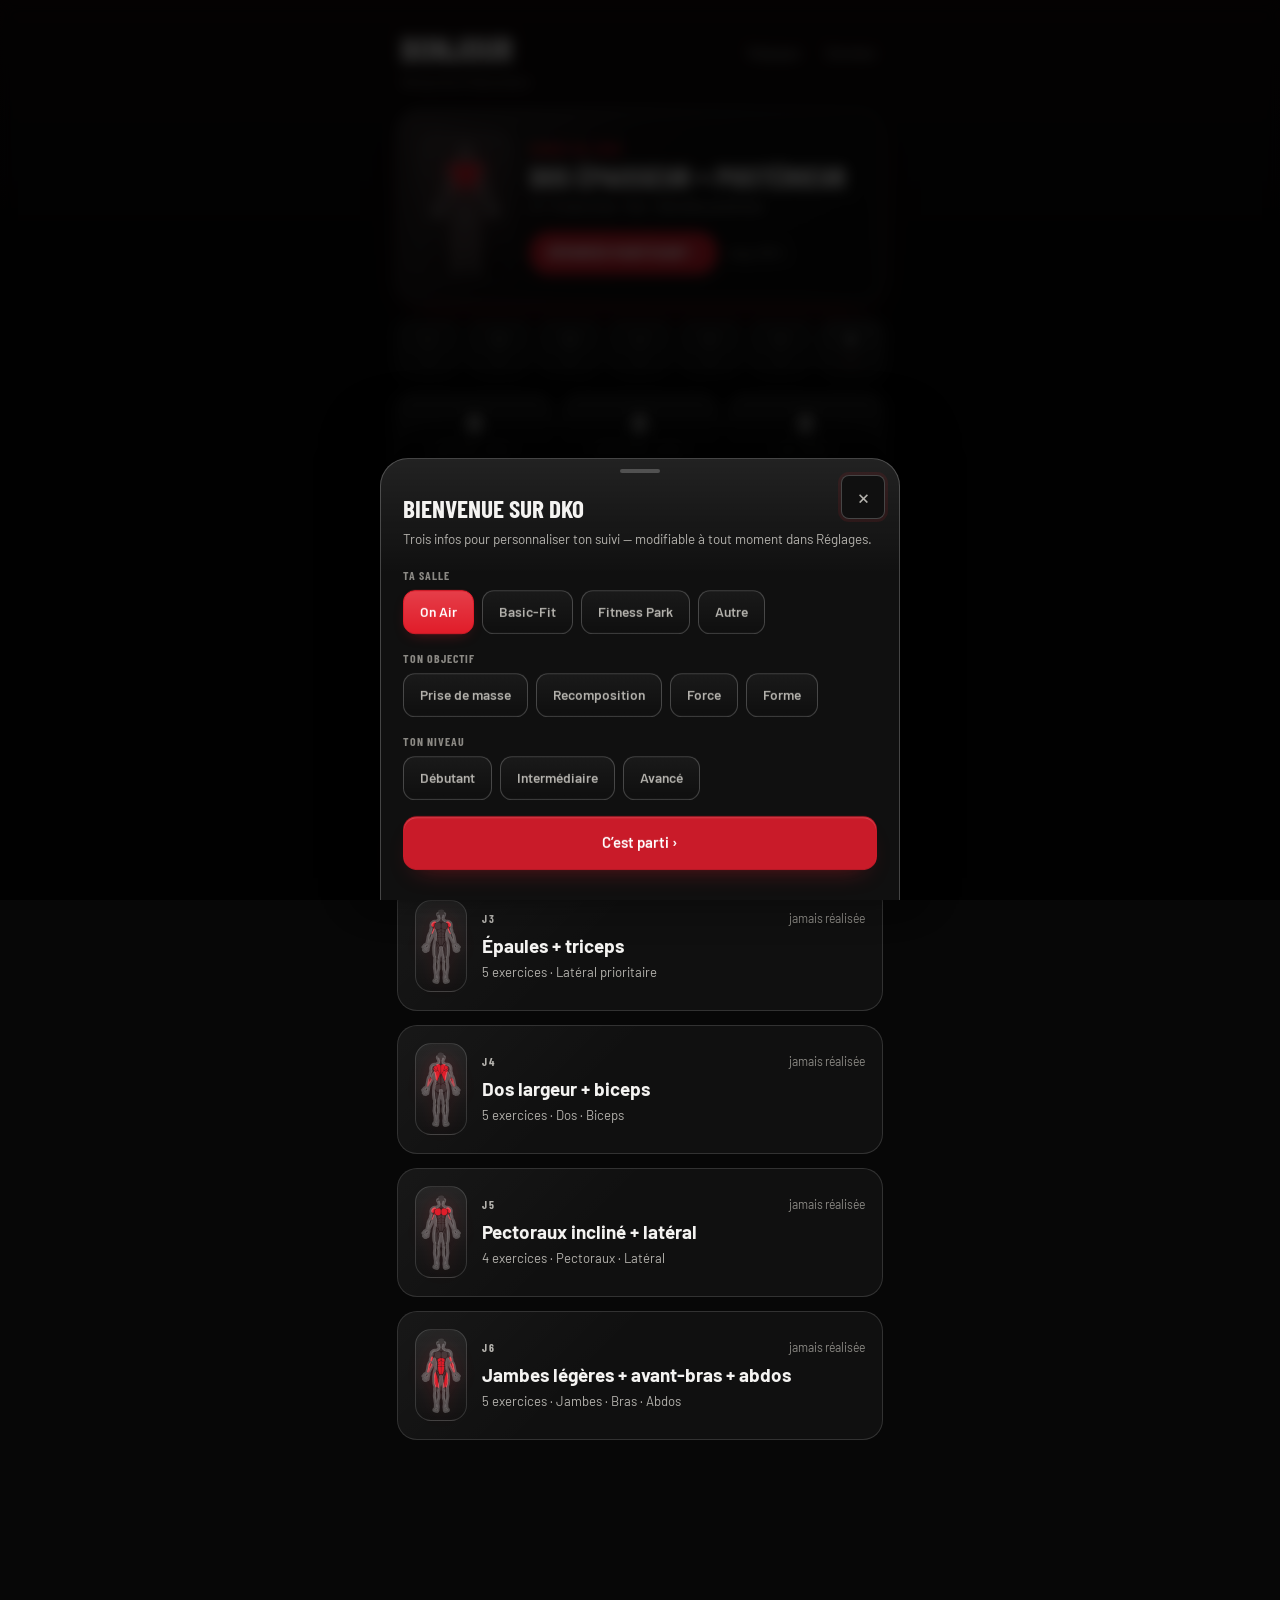
==== MuscuApp/index.html @ abd582a8 "Dko v4.22.0 - reliable backups, history and mobile workflows Validate imports before applying them, " ====
<!doctype html>
<html lang="fr">
<head>
<meta charset="utf-8">
<meta name="viewport" content="width=device-width,initial-scale=1,viewport-fit=cover">
<meta name="apple-mobile-web-app-capable" content="yes">
<meta name="mobile-web-app-capable" content="yes">
<meta name="apple-mobile-web-app-status-bar-style" content="black-translucent">
<meta name="apple-mobile-web-app-title" content="Dko">
<meta name="theme-color" content="#070707">
<meta name="description" content="Dko — suivi d'entraînement musculation : séances, progression, records.">
<title>Dko</title>
<link rel="manifest" href="./manifest.webmanifest">
<link rel="apple-touch-icon" href="./icons/icon-180.png">
<link rel="icon" type="image/png" sizes="32x32" href="./icons/icon-32.png">
<link rel="icon" type="image/png" sizes="192x192" href="./icons/icon-192.png">
<link rel="preconnect" href="https://fonts.googleapis.com">
<link rel="preconnect" href="https://fonts.gstatic.com" crossorigin>
<link rel="stylesheet" href="https://fonts.googleapis.com/css2?family=Barlow+Condensed:wght@500;600;700&family=Barlow:wght@400;500;600;700&display=swap">
<link rel="stylesheet" href="./app.css">
<link rel="stylesheet" href="./app.overrides.css">
</head>
<body>

<div id="splash">
  <div class="splogo"><img src="./icons/icon-512.png" alt="" decoding="async"></div>
  <div class="spname">DKO</div>
  <div class="sptag">TRAINING</div>
</div>

<div id="app"></div>

<div id="timerbar">
  <div id="tleft" class="num">3:00</div>
  <div id="tlabel">Repos</div>
  <button class="tact" id="tplus">+30s</button>
  <button class="tact" id="tskip">Passer</button>
</div>

<nav id="tabbar">
  <button class="tabbtn on" data-v="home">
    <svg viewBox="0 0 24 24"><path d="M4 9v6M8 6v12M16 6v12M20 9v6M8 12h8"/></svg>
    <span>Entraîner</span>
  </button>
  <button class="tabbtn" data-v="programs">
    <svg viewBox="0 0 24 24"><rect x="3" y="4" width="18" height="16" rx="2"/><path d="M3 9h18M8 4v16"/></svg>
    <span>Programmes</span>
  </button>
  <button class="tabbtn" data-v="suivi">
    <svg viewBox="0 0 24 24"><path d="M4 19V11M10 19V5M16 19v-9M22 19H2"/></svg>
    <span>Suivi</span>
  </button>
</nav>

<div id="overlay"></div>
<div id="sheet" role="dialog" aria-modal="true" aria-hidden="true" inert></div>
<div id="toast" role="status" aria-live="polite"></div>

<script src="./data-integrity.js" defer></script>
<script src="./bodymap.js" defer></script>
<script src="./app.js" defer></script>
</body>
</html>
---- MuscuApp/app.css ----
/* =====================================================
   DAKO — Design System (dark premium · noir/rouge · gym)
   Style: OLED Dark Mode · Typo: Barlow Condensed / Barlow
   Tous les sélecteurs sont consommés par app.js.
   ===================================================== */
:root{
  /* surfaces — noir dominant OLED, surfaces légèrement étagées */
  --bg:#070707; --card:#141414; --card2:#0e0e0e; --input:#1c1c1c;
  --elev:#1d1d1d;
  --line:rgba(255,255,255,.09); --line2:rgba(255,255,255,.17);
  /* texte — contraste relevé pour la lisibilité */
  --txt:#f4f3f1; --dim:#b4b2ad; --faint:#8b8984;
  /* accent rouge Dako */
  --ac:#e11d2a; --ac-hi:#ff2f3c; --ac-deep:#b3141f;
  --on-ac:#ffffff;
  --ac-glow:rgba(225,29,42,.45);
  --ac-soft:rgba(225,29,42,.14);
  --ok:#32d583; --ok-glow:rgba(50,213,131,.35);
  --danger:#ff5a4d;
  /* polish premium */
  --ac-veil:rgba(225,29,42,.07);
  --glass:rgba(255,255,255,.045);
  --glass2:rgba(255,255,255,.075);
  --ink:#050505;
  --photo-bg:#f4f2ee; --photo-bg2:#ffffff;
  --shadow-card:0 18px 40px rgba(0,0,0,.34);
  --shadow-soft:0 10px 28px rgba(0,0,0,.26);
  --shadow-ac:0 14px 34px -18px var(--ac-glow);
  --radius-xl:22px; --radius-lg:18px; --radius-md:14px; --radius-sm:10px;
  --focus:0 0 0 3px var(--ac-soft);
  /* typo */
  --font-head:"Barlow Condensed","Oswald",-apple-system,system-ui,sans-serif;
  --font-body:"Barlow",-apple-system,"SF Pro Text",Inter,system-ui,sans-serif;
}
/* ===== Thème Rosé (sombre · rose) ===== */
:root[data-theme="rose"]{
  --bg:#0a0708; --card:#171014; --card2:#120c10; --input:#1f161c; --elev:#231921;
  --line:rgba(255,200,225,.10); --line2:rgba(255,200,225,.18);
  --txt:#f7eef3; --dim:#cdb4c1; --faint:#9c8791;
  --ac:#ec4899; --ac-hi:#f472b6; --ac-deep:#be185d; --on-ac:#ffffff;
  --ac-glow:rgba(236,72,153,.45); --ac-soft:rgba(236,72,153,.16); --danger:#fb7185;
  --ok:#5eead4; --ok-glow:rgba(94,234,212,.32);
  --ac-veil:rgba(236,72,153,.08);
  --glass:rgba(255,220,236,.052);
  --glass2:rgba(255,220,236,.086);
  --ink:#080506;
  --photo-bg:#fff3f8; --photo-bg2:#ffffff;
}
:root[data-theme="rose"] body{background:radial-gradient(120% 70% at 50% -10%, rgba(236,72,153,.13), transparent 60%), var(--bg);}
*{margin:0;padding:0;box-sizing:border-box;-webkit-tap-highlight-color:transparent}
html{font-size:16px}
body{
  background:
    radial-gradient(120% 70% at 50% -10%, rgba(225,29,42,.10), transparent 60%),
    var(--bg);
  background-attachment:fixed;
  color:var(--txt);
  font-family:var(--font-body);
  -webkit-font-smoothing:antialiased;
  letter-spacing:.002em;
  padding:env(safe-area-inset-top) env(safe-area-inset-right) 0 env(safe-area-inset-left);
  min-height:100vh;
  overscroll-behavior-y:none;
}
button{font:inherit;color:inherit;background:none;border:none;cursor:pointer;-webkit-user-select:none;user-select:none}
input,textarea,select{font:inherit;color:inherit}
#app{padding:0 17px calc(152px + env(safe-area-inset-bottom))}
.num{font-variant-numeric:tabular-nums;font-family:var(--font-head)}

/* ---------- header ---------- */
.top{display:flex;align-items:baseline;justify-content:space-between;padding:30px 4px 6px}
.top h1{
  font-family:var(--font-head);
  font-size:2.05rem;font-weight:700;letter-spacing:.01em;text-transform:uppercase;
  line-height:1.04;
}
.top h1::after{content:"";display:inline-block;width:.34em;height:.34em;margin-left:.12em;border-radius:2px;background:var(--ac);box-shadow:0 0 12px var(--ac-glow);vertical-align:.04em}
.top .hbtns,.dash-top .hbtns{display:flex;gap:18px}
.top .hbtn,.dash-top .hbtn{font-size:.84rem;color:var(--dim);padding:6px 0;transition:color .18s}
.top .hbtn:active,.dash-top .hbtn:active{color:var(--ac)}
.subdate{font-size:.82rem;color:var(--faint);padding:4px 4px 8px;text-transform:capitalize}
.weekline{font-size:.8rem;color:var(--dim);padding:0 4px 18px}

/* ---------- home : cartes séances ---------- */
.scard{
  display:block;width:100%;text-align:left;
  background:var(--card);border:1px solid var(--line);border-radius:20px;
  padding:18px 18px 19px;margin-bottom:12px;
  transition:background .18s,border-color .18s,transform .12s;
}
.scard:active{background:var(--elev);transform:scale(.992)}
.scard .srow{display:flex;align-items:baseline;justify-content:space-between;gap:10px}
.scard .stag{font-family:var(--font-head);font-size:.94rem;font-weight:700;color:var(--ac);letter-spacing:.06em;text-transform:uppercase}
.scard .slast{font-size:.76rem;color:var(--faint)}
.scard .sname{font-size:1.12rem;font-weight:600;letter-spacing:0;line-height:1.25;padding:7px 0 4px}
.scard .smeta{font-size:.82rem;color:var(--dim);line-height:1.4}
.resume{
  display:flex;align-items:center;justify-content:space-between;width:100%;text-align:left;
  background:linear-gradient(135deg,var(--ac-hi),var(--ac-deep));
  color:var(--on-ac);border-radius:20px;
  padding:18px 20px;margin-bottom:16px;font-weight:700;font-size:1rem;
  box-shadow:0 10px 30px -10px var(--ac-glow);
  transition:transform .12s,box-shadow .18s;
}
.resume:active{transform:scale(.99)}
.resume small{font-weight:500;font-size:.78rem;opacity:.9;display:block;margin-top:3px}
.resume .num{font-size:1.25rem;font-family:var(--font-head)}

/* ---------- séance ---------- */
.back{font-size:.88rem;color:var(--dim);padding:22px 4px 12px;display:inline-block;transition:color .18s}
.back:active{color:var(--ac)}
.shead{padding:4px 4px 8px;display:flex;align-items:flex-start;justify-content:space-between;gap:12px}
.shead .stag{font-family:var(--font-head);font-size:.94rem;font-weight:700;color:var(--ac);letter-spacing:.06em;text-transform:uppercase}
.shead h2{font-family:var(--font-head);font-size:1.85rem;font-weight:700;letter-spacing:0;text-transform:uppercase;padding:4px 0 6px;line-height:1.08}
.shead .smeta{font-size:.82rem;color:var(--faint);line-height:1.5}
.editbtn{font-size:.82rem;color:var(--dim);padding:8px 0;white-space:nowrap;transition:color .18s}
.editbtn:active{color:var(--ac)}
.bigbtn{
  display:block;width:100%;
  background:linear-gradient(135deg,var(--ac-hi),var(--ac-deep));color:var(--on-ac);
  border-radius:16px;padding:18px;margin:18px 0 20px;
  font-family:var(--font-head);font-size:1.12rem;font-weight:700;letter-spacing:.04em;text-transform:uppercase;
  text-align:center;transition:opacity .18s,transform .12s;
  box-shadow:0 12px 32px -12px var(--ac-glow);
}
.bigbtn:active{opacity:.85;transform:scale(.99)}
.bigbtn.ghost{background:none;border:1px solid var(--line2);color:var(--txt);box-shadow:none}
.livebar{display:flex;align-items:center;justify-content:space-between;padding:16px 2px 12px}
.livebar .lt{font-size:.74rem;color:var(--faint);letter-spacing:.06em;text-transform:uppercase}
.livebar .lt.paused{color:var(--ac)}
.livebar .num{font-size:1.8rem;font-weight:700;letter-spacing:0}
.livebar .lbtns{display:flex;gap:8px}
.pausebtn{
  font-size:.86rem;font-weight:600;color:var(--txt);
  border:1px solid var(--line2);border-radius:999px;padding:10px 17px;transition:opacity .18s;
}
.pausebtn:active{opacity:.6}
.finish{
  font-family:var(--font-head);font-size:.96rem;font-weight:700;letter-spacing:.04em;text-transform:uppercase;
  color:var(--on-ac);background:linear-gradient(135deg,var(--ac-hi),var(--ac-deep));
  border-radius:999px;padding:11px 21px;transition:opacity .18s;
  box-shadow:0 6px 18px -8px var(--ac-glow);
}
.finish:active{opacity:.85}
.pmeta{display:flex;justify-content:space-between;font-size:.72rem;color:var(--faint);padding:0 2px 7px}
.pbar{height:5px;background:rgba(255,255,255,.09);border-radius:3px;margin:0 2px 20px;overflow:hidden}
.pbar i{display:block;height:100%;background:linear-gradient(90deg,var(--ac-deep),var(--ac-hi));box-shadow:0 0 10px var(--ac-glow);width:0;transition:width .25s ease}

/* ---------- carte exercice ---------- */
.card{
  background:var(--card);border:1px solid var(--line);border-radius:18px;
  padding:18px;margin-bottom:14px;transition:border-color .18s,background .18s;
}
.card.complete{border-color:var(--ac-soft);background:linear-gradient(var(--card),var(--card)) padding-box,linear-gradient(135deg,rgba(225,29,42,.25),transparent) border-box;border:1px solid transparent}
.chead{display:flex;align-items:flex-start;gap:10px}
.cnum{flex:0 0 auto;width:24px;height:24px;border-radius:8px;background:var(--ac-soft);color:var(--ac);font-family:var(--font-head);font-size:.9rem;font-weight:700;display:flex;align-items:center;justify-content:center;margin-top:1px}
.cname{font-size:1.04rem;font-weight:600;letter-spacing:0;line-height:1.38;flex:1}
.badge{
  flex:0 0 auto;font-family:var(--font-head);font-size:.68rem;font-weight:700;letter-spacing:.08em;text-transform:uppercase;
  border:1px solid var(--line2);border-radius:7px;padding:3px 8px;color:var(--dim);
  margin-top:2px;white-space:nowrap;
}
.cdone{
  flex:0 0 auto;display:none;font-family:var(--font-head);font-size:.68rem;font-weight:700;letter-spacing:.08em;text-transform:uppercase;
  background:var(--ac);color:var(--on-ac);border-radius:7px;padding:3px 8px;margin-top:2px;white-space:nowrap;
}
.card.complete .cdone{display:inline-block}
.cmeta{display:flex;align-items:baseline;gap:14px;padding:12px 0 2px;margin-left:34px}
.refval{font-family:var(--font-head);font-size:1.85rem;font-weight:700;letter-spacing:0;color:var(--ac)}
.refval.txt{font-size:1.08rem;font-weight:600;color:var(--dim)}
.refunit{font-size:.76rem;color:var(--dim);margin-left:5px}
.target{font-size:.82rem;color:var(--dim)}
.wcoach{
  display:grid;grid-template-columns:minmax(0,1fr) auto;align-items:center;gap:10px;
  margin:12px 0 12px 34px;padding:12px;border:.5px solid var(--line);
  border-radius:15px;background:linear-gradient(180deg,var(--glass),transparent 72%),var(--card2);
}
.wcoach.hot{border-color:var(--ac-soft);box-shadow:0 12px 24px -20px var(--ac-glow)}
.wcoach-k{font-family:var(--font-head);font-size:.68rem;font-weight:700;letter-spacing:.1em;text-transform:uppercase;color:var(--ac);margin-bottom:4px}
.wcoach-v{font-size:.88rem;font-weight:700;color:var(--txt);line-height:1.25}
.wcoach-s{font-size:.76rem;color:var(--dim);line-height:1.35;margin-top:4px}
.wcoach-r{display:flex;flex-direction:column;align-items:flex-end;gap:2px;color:var(--dim);min-width:42px}
.wcoach-r>span{font-family:var(--font-head);font-size:1rem;font-weight:700;color:var(--txt);line-height:1}
.wcoach-r small{font-size:.62rem;text-transform:uppercase;letter-spacing:.06em;color:var(--faint)}
.wcoach-r b{font-family:var(--font-head);font-size:.82rem;color:var(--ac);font-weight:700;white-space:nowrap}
details{margin-left:34px}
summary{
  list-style:none;font-size:.78rem;color:var(--faint);
  padding:8px 0;transition:color .18s;display:flex;align-items:center;gap:6px;
}
summary::-webkit-details-marker{display:none}
summary::before{content:"";width:5px;height:5px;border-right:1px solid var(--faint);border-bottom:1px solid var(--faint);transform:rotate(-45deg);transition:transform .18s;flex:0 0 auto}
details[open] summary::before{transform:rotate(45deg)}
.notes{font-size:.86rem;color:var(--dim);line-height:1.6;padding:2px 0 8px;white-space:pre-line}
.workout-note{display:flex;flex-direction:column;gap:8px;margin:14px 0;color:var(--dim);font-size:.86rem;letter-spacing:0}
.workout-note textarea{display:block;width:100%;min-height:82px;resize:vertical;padding:12px;background:var(--input);color:var(--txt);border:1px solid var(--line2);border-radius:8px;font-size:1rem;line-height:1.5;letter-spacing:0}
.workout-note textarea::placeholder{color:var(--faint);opacity:1}
.workout-note textarea:focus{outline:2px solid var(--ac);outline-offset:2px}
.workout-note-read{margin:8px 0 14px;padding-left:10px;border-left:2px solid var(--ac);font-size:.86rem;line-height:1.5;letter-spacing:0;overflow-wrap:anywhere}
.workout-note-read span{color:var(--dim);font-size:.78rem}
.workout-note-read p{color:var(--txt);white-space:pre-wrap;margin:3px 0 0}
.vlink{
  display:flex;align-items:center;gap:7px;font-size:.78rem;color:var(--faint);
  padding:7px 0;margin-left:34px;text-decoration:none;transition:color .18s;
}
.vlink:active{color:var(--ac)}
.vlink::before{
  content:"";width:0;height:0;flex:0 0 auto;
  border-left:6px solid var(--ac);border-top:4px solid transparent;border-bottom:4px solid transparent;
}

/* ---------- tableau de séries ---------- */
.stable{margin:12px 0 2px}
.sthead{display:flex;align-items:center;gap:7px;font-family:var(--font-head);font-size:.7rem;font-weight:700;letter-spacing:.1em;color:var(--faint);text-transform:uppercase;padding:0 0 9px}
.sthead span:nth-child(1){flex:0 0 22px;text-align:center}
.sthead span:nth-child(2),.sthead span:nth-child(3){flex:1;text-align:center}
.sthead span:nth-child(4){flex:0 0 32px;text-align:center}
.strow{display:flex;align-items:center;gap:7px;padding:4px 0;border-radius:12px;transition:background .18s;position:relative}
.strow.done{background:var(--ac-soft);margin:0 -8px;padding:4px 8px}
.strow .sn{flex:0 0 22px;text-align:center;font-family:var(--font-head);font-size:.9rem;font-weight:600;color:var(--faint)}
.strow.done .sn{color:var(--ac)}
.stp{flex:1;min-width:0;display:flex;align-items:center;gap:5px}
.stpb{flex:0 0 32px;height:42px;border:1px solid var(--line2);border-radius:11px;font-family:var(--font-head);font-size:1.35rem;font-weight:600;line-height:1;color:var(--dim);display:flex;align-items:center;justify-content:center;transition:background .15s,border-color .15s,color .15s}
.stpb:active{background:var(--ac-soft);border-color:var(--ac);color:var(--ac)}
.stp input{flex:1;min-width:0;width:100%;background:var(--input);border:1px solid transparent;border-radius:11px;padding:10px 2px;font-size:1.08rem;font-weight:600;text-align:center;outline:none;transition:border-color .18s,box-shadow .18s;font-variant-numeric:tabular-nums;font-family:var(--font-head)}
.stp input:focus{border-color:var(--ac);box-shadow:0 0 0 3px var(--ac-soft)}
.stp input::placeholder{color:#54534f;font-weight:500}
.strow.done .stp input{background:transparent;border-color:transparent;box-shadow:none}
.chk{flex:0 0 34px;width:34px;height:42px;border-radius:11px;border:1.5px solid var(--line2);display:flex;align-items:center;justify-content:center;transition:background .18s,border-color .18s,box-shadow .18s}
.chk svg{width:16px;height:16px;stroke:var(--on-ac);stroke-width:3;fill:none;opacity:0;transition:opacity .18s}
.strow.done .chk{background:var(--ac);border-color:var(--ac);box-shadow:0 0 12px var(--ac-glow)}
.strow.done .chk svg{opacity:1}
.strow.pr .chk{box-shadow:0 0 16px var(--ac-glow),0 0 0 2px var(--ac)}
.prtag{position:absolute;top:-9px;left:30px;font-family:var(--font-head);font-size:.62rem;font-weight:700;letter-spacing:.08em;background:var(--ac);color:var(--on-ac);padding:2px 7px;border-radius:6px;box-shadow:0 0 10px var(--ac-glow);pointer-events:none;animation:prPop .34s cubic-bezier(.2,.8,.3,1.4)}
@keyframes prPop{0%{transform:scale(.6);opacity:0}100%{transform:scale(1);opacity:1}}
.addset{
  font-size:.84rem;color:var(--dim);font-weight:600;
  padding:11px 0 2px;margin-left:34px;transition:color .18s;
}
.addset:active{color:var(--ac)}

/* ---------- progression ---------- */
.hist{padding:2px 0 6px}
.hrow{display:flex;justify-content:space-between;gap:10px;padding:7px 0;border-bottom:1px solid var(--line);font-size:.82rem}
.hrow:last-child{border-bottom:none}
.hdate{color:var(--faint);white-space:nowrap}
.hsets{color:var(--txt);text-align:right;line-height:1.5}
.hempty{font-size:.82rem;color:var(--faint);padding:2px 0 6px;line-height:1.5}
.spark{display:block;width:100%;height:42px;margin:4px 0 10px}
.spark polyline{fill:none;stroke:var(--ac);stroke-width:1.8;filter:drop-shadow(0 0 4px var(--ac-glow))}
.spark circle{fill:var(--ac)}
.sparkcap{font-size:.72rem;color:var(--faint);margin-bottom:4px}
.pwarn{font-size:.8rem;color:var(--faint);line-height:1.55;padding:12px 6px 0}

/* ---------- historique ---------- */
.hcard{
  background:var(--card);border:1px solid var(--line);border-radius:18px;
  padding:18px;margin-bottom:12px;
}
.hcard summary{padding:0;margin:0}
.hcard summary::before{display:none}
.hcard details{margin-left:0}
.htop{display:flex;justify-content:space-between;align-items:baseline;width:100%}
.htag{font-family:var(--font-head);font-size:.88rem;font-weight:700;color:var(--ac);letter-spacing:.05em;text-transform:uppercase}
.hwdate{font-size:.78rem;color:var(--faint);text-transform:capitalize}
.hname{font-size:1.02rem;font-weight:600;padding:6px 0 10px;color:var(--txt);line-height:1.35}
.hstats{display:flex;gap:22px}
.hstat .v{font-family:var(--font-head);font-size:1.3rem;font-weight:700;letter-spacing:0;color:var(--txt)}
.hstat .l{font-size:.68rem;color:var(--faint);letter-spacing:.06em;text-transform:uppercase;margin-top:2px}
.hdetail{padding-top:14px;margin-top:14px;border-top:1px solid var(--line)}
.hxrow{display:flex;justify-content:space-between;gap:12px;padding:5px 0;font-size:.82rem}
.hxname{color:var(--dim);overflow:hidden;white-space:nowrap;text-overflow:ellipsis}
.hxsets{color:var(--txt);white-space:nowrap}
.hmus{display:flex;flex-wrap:wrap;gap:6px;margin:0 0 10px}
.hmchip{font-family:var(--font-head);font-size:.68rem;font-weight:700;letter-spacing:.04em;text-transform:uppercase;color:var(--ac);background:var(--ac-soft);border:1px solid rgba(225,29,42,.22);border-radius:7px;padding:3px 8px}
.empty{color:var(--faint);font-size:.88rem;text-align:center;padding:60px 20px;line-height:1.65}

/* ---------- stats ---------- */
.statgrid{display:flex;gap:12px;margin-bottom:16px}
.statbox{flex:1;background:var(--card);border:1px solid var(--line);border-radius:18px;padding:18px 12px;text-align:center}
.statbox .v{font-family:var(--font-head);font-size:1.65rem;font-weight:700;letter-spacing:0;color:var(--txt)}
.statbox .l{font-size:.7rem;color:var(--faint);text-transform:uppercase;letter-spacing:.05em;margin-top:5px}
.chartcard{background:var(--card);border:1px solid var(--line);border-radius:18px;padding:18px;margin-bottom:16px}
.charttitle{font-family:var(--font-head);font-size:.8rem;font-weight:700;letter-spacing:.1em;color:var(--dim);text-transform:uppercase;margin-bottom:13px}
.wchart{display:block;width:100%;height:110px}
.wchart rect{fill:rgba(225,29,42,.35)}
.wchart rect.cur{fill:var(--ac)}
.wchart text{fill:var(--faint);font-size:8px;font-family:var(--font-body)}
.reccard{background:var(--card);border:1px solid var(--line);border-radius:18px;padding:18px;margin-bottom:16px}
.recrow{display:flex;justify-content:space-between;gap:12px;padding:10px 0;border-bottom:1px solid var(--line);font-size:.84rem}
.recrow:last-child{border-bottom:none}
.recrow .rn{color:var(--dim);overflow:hidden;white-space:nowrap;text-overflow:ellipsis}
.recrow .rv{font-family:var(--font-head);font-weight:700;white-space:nowrap;color:var(--txt)}

/* ---------- stats v2 : sélecteur, volume/muscle, courbe exercice ---------- */
.seg{display:flex;gap:6px;background:var(--card2);border:1px solid var(--line);border-radius:13px;padding:4px;margin:6px 0 16px}
.segb{flex:1;font-family:var(--font-head);font-size:.86rem;font-weight:700;letter-spacing:.06em;text-transform:uppercase;color:var(--dim);border-radius:10px;padding:10px 0;transition:color .18s,background .18s}
.segb.on{color:var(--on-ac);background:var(--ac);box-shadow:0 6px 16px -8px var(--ac-glow)}
.suivihero{background:linear-gradient(180deg,var(--glass),transparent 68%),var(--card);border:1px solid var(--line);border-radius:18px;padding:18px;margin:4px 0 14px;box-shadow:var(--shadow-soft)}
.suivi-k,.pulsek{font-family:var(--font-head);font-size:.72rem;font-weight:700;letter-spacing:.1em;text-transform:uppercase;color:var(--ac)}
.suivi-title{font-family:var(--font-head);font-size:1.45rem;font-weight:700;line-height:1.02;color:var(--txt);text-transform:uppercase;margin-top:5px}
.suivi-sub{font-size:.84rem;color:var(--dim);line-height:1.45;margin-top:6px}
.suivigrid{display:grid;grid-template-columns:repeat(3,minmax(0,1fr));gap:8px;margin-top:14px}
.suivigrid div{background:var(--card2);border:.5px solid var(--line);border-radius:13px;padding:11px 8px;text-align:center}
.suivigrid b{display:block;font-family:var(--font-head);font-size:1.28rem;line-height:1;color:var(--txt)}
.suivigrid span{display:block;font-size:.66rem;color:var(--faint);text-transform:uppercase;letter-spacing:.045em;line-height:1.2;margin-top:5px}
.suivi-safe{display:flex;align-items:center;justify-content:space-between;gap:10px;margin-top:12px;padding-top:11px;border-top:1px solid var(--line);font-size:.82rem;color:var(--dim)}
.suivi-safe span{font-weight:700;color:var(--txt)}
.suivi-safe small{color:var(--faint);text-align:right}
.suivi-safe.warn span{color:var(--ac)}
.suiviseg{position:sticky;top:calc(env(safe-area-inset-top) + 4px);z-index:5;-webkit-backdrop-filter:blur(10px);backdrop-filter:blur(10px)}
.coachpulse{background:linear-gradient(180deg,var(--ac-veil),transparent 70%),var(--card);border:1px solid var(--line);border-radius:18px;padding:17px;margin-bottom:16px}
.pulsehead{display:flex;align-items:center;justify-content:space-between;gap:10px;margin-bottom:12px}
.pulsehead span{font-family:var(--font-head);font-size:.82rem;font-weight:700;letter-spacing:.1em;text-transform:uppercase;color:var(--txt)}
.pulsehead b{font-family:var(--font-head);font-size:.72rem;letter-spacing:.08em;text-transform:uppercase;color:var(--ac)}
.pulsegrid{display:grid;grid-template-columns:repeat(2,minmax(0,1fr));gap:9px}
.pulsecard{min-height:112px;background:var(--card2);border:.5px solid var(--line);border-radius:14px;padding:12px}
.pulsev{font-size:.9rem;font-weight:700;line-height:1.35;color:var(--txt);margin-top:7px}
.pulsev.num{font-family:var(--font-head);font-size:1.75rem;line-height:1;color:var(--txt)}
.pulses{font-size:.74rem;line-height:1.35;color:var(--faint);margin-top:7px}
.datahealth{display:flex;flex-direction:column;gap:8px;margin:0 0 12px}
.healthrow{display:flex;align-items:center;justify-content:space-between;gap:12px;background:var(--card2);border:.5px solid var(--line);border-radius:13px;padding:12px}
.healthrow span{min-width:0}
.healthrow b{display:block;font-size:.9rem;color:var(--txt);line-height:1.25}
.healthrow small{display:block;font-size:.76rem;color:var(--dim);line-height:1.35;margin-top:3px}
.healthrow i{flex:0 0 10px;width:10px;height:10px;border-radius:999px;background:var(--ac);box-shadow:0 0 12px var(--ac-glow)}
.healthrow.ok i{background:var(--ok);box-shadow:0 0 12px var(--ok-glow)}
.healthrow.warn b{color:var(--ac)}
.dataactions{margin:0 0 18px}
.vrow{display:flex;align-items:center;gap:10px;margin-bottom:11px}
.vlabel{flex:0 0 88px;font-size:.82rem;color:var(--dim);white-space:nowrap;overflow:hidden;text-overflow:ellipsis}
.vtrack{flex:1;height:10px;background:rgba(255,255,255,.08);border-radius:6px;overflow:hidden}
.vtrack i{display:block;height:100%;border-radius:6px;background:rgba(225,29,42,.32);transition:width .35s ease}
.vtrack i.on{background:linear-gradient(90deg,var(--ac-deep),var(--ac-hi))}
.vval{flex:0 0 32px;text-align:right;font-family:var(--font-head);font-size:.9rem;font-weight:700;color:var(--txt)}
.vval.off{color:var(--dim)}
.exprow{display:flex;align-items:center;justify-content:space-between;gap:10px;margin-bottom:12px}
.exchip{display:inline-flex;align-items:center;gap:7px;background:var(--input);border:1px solid var(--line2);border-radius:999px;padding:9px 14px;font-size:.86rem;font-weight:600;color:var(--txt);max-width:64%;transition:border-color .18s}
.exchip:active{border-color:var(--ac)}
.exchip span{overflow:hidden;text-overflow:ellipsis;white-space:nowrap}
.exchip .exchev{width:15px;height:15px;flex:0 0 auto;stroke:var(--dim);stroke-width:2.4;fill:none}
.exrec{font-family:var(--font-head);font-size:.74rem;font-weight:700;letter-spacing:.04em;color:var(--on-ac);background:var(--ac);border-radius:999px;padding:5px 12px;white-space:nowrap;box-shadow:0 0 12px var(--ac-glow)}
.excurve{display:block;width:100%;height:104px;margin-top:2px}
.exfill{fill:var(--ac-soft);stroke:none}
.exline{fill:none;stroke:var(--ac);stroke-width:2.4;stroke-linejoin:round;stroke-linecap:round;filter:drop-shadow(0 0 4px var(--ac-glow))}
.exdot{fill:var(--ac-hi)}
.expicklist{display:flex;flex-direction:column;gap:8px;max-height:50vh;overflow-y:auto}
.expicklist .sbtn{flex:none}

/* ---------- éditeur de programme ---------- */
.efield{margin-bottom:13px}
.efield label{display:block;font-family:var(--font-head);font-size:.74rem;font-weight:700;letter-spacing:.08em;color:var(--faint);text-transform:uppercase;margin-bottom:6px}
.efield input,.efield textarea,.efield select{
  width:100%;background:var(--input);border:1px solid var(--line);border-radius:11px;
  padding:12px 13px;font-size:.96rem;outline:none;transition:border-color .18s,box-shadow .18s;
}
.efield textarea{min-height:76px;resize:vertical;line-height:1.5}
.efield input:focus,.efield textarea:focus,.efield select:focus{border-color:var(--ac);box-shadow:0 0 0 3px var(--ac-soft)}
.ecard{background:var(--card);border:1px solid var(--line);border-radius:18px;padding:18px;margin-bottom:14px}
.ecard .ehead{display:flex;justify-content:space-between;align-items:center;margin-bottom:13px}
.ecard .ehead .en{font-family:var(--font-head);font-size:.82rem;font-weight:700;color:var(--faint);letter-spacing:.05em;text-transform:uppercase}
.ebtns{display:flex;gap:6px}
.ebtn{
  width:36px;height:36px;border:1px solid var(--line2);border-radius:11px;
  display:flex;align-items:center;justify-content:center;font-size:.88rem;color:var(--dim);
  transition:color .18s,border-color .18s;
}
.ebtn:active{color:var(--ac);border-color:var(--ac)}
.egrid{display:grid;grid-template-columns:1fr 1fr;gap:10px}
.egrid3{display:grid;grid-template-columns:1fr 1fr 1fr;gap:10px}

/* ---------- tab bar ---------- */
#tabbar{
  position:fixed;
  left:calc(50% + (env(safe-area-inset-left) - env(safe-area-inset-right))/2);
  right:auto;bottom:0;z-index:40;
  width:min(calc(100vw - 16px - env(safe-area-inset-left) - env(safe-area-inset-right)),520px);
  max-width:calc(100vw - env(safe-area-inset-left) - env(safe-area-inset-right));
  display:grid;grid-template-columns:repeat(3,minmax(0,1fr));gap:4px;
  box-sizing:border-box;overflow:hidden;
  transform:translateX(-50%);
  background:rgba(7,7,7,.88);
  -webkit-backdrop-filter:saturate(140%) blur(18px);backdrop-filter:saturate(140%) blur(18px);
  border:.5px solid var(--line);
  border-bottom:none;border-radius:22px 22px 0 0;
  padding:8px 6px calc(9px + env(safe-area-inset-bottom));
  box-shadow:0 -12px 34px rgba(0,0,0,.48);
}
.tabbtn{
  min-width:0;min-height:56px;text-align:center;padding:7px 4px 3px;
  color:var(--faint);transition:color .18s,background .18s;position:relative;
  display:flex;flex-direction:column;align-items:center;justify-content:center;gap:4px;
  border-radius:16px;overflow:hidden;
}
.tabbtn.on{color:var(--ac);background:linear-gradient(180deg,var(--ac-soft),transparent)}
.tabbtn.on::before{
  content:"";position:absolute;left:28%;right:28%;top:3px;height:2px;
  border-radius:999px;background:var(--ac);box-shadow:0 0 10px var(--ac-glow);
}
.tabbtn.on svg{filter:drop-shadow(0 0 6px var(--ac-glow))}
.tabbtn svg{width:23px;height:23px;stroke:currentColor;stroke-width:1.85;fill:none;display:block;flex:0 0 auto}
.tabbtn span{
  display:block;max-width:100%;overflow:hidden;text-overflow:ellipsis;white-space:nowrap;
  font-family:var(--font-head);font-size:.7rem;font-weight:600;letter-spacing:.045em;text-transform:uppercase;
}

/* ---------- minuteur repos ---------- */
#timerbar{
  position:fixed;left:12px;right:12px;bottom:calc(78px + env(safe-area-inset-bottom));z-index:50;
  background:var(--elev);border:1px solid var(--line2);border-radius:18px;
  padding:13px 16px;display:flex;align-items:center;gap:12px;
  transform:translateY(16px);opacity:0;pointer-events:none;
  transition:transform .2s ease,opacity .2s ease;
  box-shadow:0 14px 36px rgba(0,0,0,.6);
}
#timerbar.on{transform:translateY(0);opacity:1;pointer-events:auto}
#tleft{font-family:var(--font-head);font-size:1.95rem;font-weight:700;letter-spacing:0;min-width:86px}
#timerbar.fin{border-color:var(--ac)}
#timerbar.fin #tleft{color:var(--ac);text-shadow:0 0 14px var(--ac-glow)}
#tlabel{flex:1;font-size:.76rem;color:var(--faint);line-height:1.4;overflow:hidden}
.tact{font-family:var(--font-head);font-size:.82rem;font-weight:700;letter-spacing:.04em;text-transform:uppercase;color:var(--txt);border:1px solid var(--line2);border-radius:999px;padding:9px 15px;transition:opacity .18s,border-color .18s;white-space:nowrap}
.tact:active{opacity:.6;border-color:var(--ac)}

/* ---------- sheet / overlay / toast ---------- */
#overlay{position:fixed;inset:0;background:rgba(0,0,0,.72);z-index:90;opacity:0;pointer-events:none;transition:opacity .2s;-webkit-backdrop-filter:blur(3px);backdrop-filter:blur(3px)}
#overlay.on{opacity:1;pointer-events:auto}
#sheet{
  position:fixed;left:0;right:0;bottom:0;z-index:100;
  background:var(--card);border-top:1px solid var(--line2);border-radius:24px 24px 0 0;
  padding:26px 22px calc(30px + env(safe-area-inset-bottom));
  transform:translateY(100%);transition:transform .22s ease;
  max-height:82vh;overflow-y:auto;
  box-shadow:0 -16px 44px rgba(0,0,0,.55);
}
#sheet.on{transform:translateY(0)}
#sheet::before{content:"";position:absolute;top:10px;left:50%;transform:translateX(-50%);width:40px;height:4px;border-radius:999px;background:var(--line2)}
#sheet h2{font-family:var(--font-head);font-size:1.45rem;font-weight:700;letter-spacing:.01em;text-transform:uppercase;margin-bottom:6px;padding-top:8px}
#sheet .sp{font-size:.84rem;color:var(--dim);line-height:1.6;margin-bottom:16px}
#sheet textarea.io{
  width:100%;height:120px;background:var(--card2);border:1px solid var(--line);
  border-radius:12px;color:var(--txt);padding:12px;font-size:.7rem;
  font-family:ui-monospace,Menlo,monospace;resize:none;outline:none;margin-bottom:14px;
}
.chips{display:flex;gap:8px;margin-bottom:16px}
.chip{
  flex:1;text-align:center;font-size:.86rem;font-weight:600;color:var(--dim);
  border:1px solid var(--line);border-radius:12px;padding:12px 0;
  transition:color .18s,border-color .18s,background .18s;
}
.chip.on{background:var(--ac);color:var(--on-ac);border-color:var(--ac);box-shadow:0 6px 16px -8px var(--ac-glow)}
.sumgrid{display:flex;gap:12px;margin-bottom:18px}
.sumbox{flex:1;background:var(--card2);border:1px solid var(--line);border-radius:16px;padding:16px 12px;text-align:center}
.sumbox .v{font-family:var(--font-head);font-size:1.65rem;font-weight:700;letter-spacing:0;color:var(--txt)}
.sumbox .l{font-size:.7rem;color:var(--faint);text-transform:uppercase;letter-spacing:.05em;margin-top:5px}
.recline{font-size:.86rem;color:var(--txt);padding:7px 0;border-bottom:1px solid var(--line)}
.recline:last-child{border-bottom:none}
.recline b{color:var(--ac);font-weight:700;font-family:var(--font-head)}
.recwrap{margin-bottom:18px}
.rectitle{font-family:var(--font-head);font-size:.76rem;font-weight:700;letter-spacing:.1em;color:var(--faint);text-transform:uppercase;margin-bottom:9px}
.sbtns{display:flex;gap:10px;margin-top:4px}
.sbtn{flex:1;padding:15px;border-radius:14px;font-size:.94rem;font-weight:600;border:1px solid var(--line2);color:var(--txt);transition:opacity .18s,border-color .18s}
.sbtn.pri{background:linear-gradient(135deg,var(--ac-hi),var(--ac-deep));color:var(--on-ac);border-color:transparent;box-shadow:0 8px 22px -10px var(--ac-glow)}
.sbtn.danger{color:var(--danger);border-color:rgba(255,90,77,.4)}
.sbtn:active{opacity:.7}
.about{font-size:.72rem;color:var(--faint);text-align:center;padding-top:18px}
#toast{
  position:fixed;left:50%;top:calc(14px + env(safe-area-inset-top));z-index:120;
  transform:translateX(-50%) translateY(-6px);
  background:var(--elev);border:1px solid var(--line2);border-radius:999px;
  padding:11px 20px;font-size:.86rem;font-weight:600;white-space:nowrap;
  opacity:0;pointer-events:none;transition:opacity .2s,transform .2s;
  box-shadow:0 8px 24px rgba(0,0,0,.5);
}
#toast.on{opacity:1;transform:translateX(-50%) translateY(0)}

/* ---------- recommandation (v1.1) ---------- */
.scard.reco{border-color:var(--ac);box-shadow:0 0 0 1px var(--ac-soft),0 10px 30px -16px var(--ac-glow)}
.recobadge{
  font-family:var(--font-head);font-size:.68rem;font-weight:700;letter-spacing:.06em;text-transform:uppercase;color:var(--on-ac);
  background:var(--ac);border-radius:7px;padding:2px 8px;margin-left:8px;
  vertical-align:1px;box-shadow:0 0 12px var(--ac-glow);
}

/* ---------- carte corporelle (v1.1) ---------- */
.bodymaps{display:flex;gap:18px;justify-content:center;padding:4px 0 12px}
.bmap{width:42%;max-width:150px}
.bmap svg{display:block;width:110px;height:220px;margin:0 auto}
.bmap .skel{fill:rgba(255,255,255,.05)}
.bmap .zone{fill:var(--ac);stroke:rgba(255,255,255,.12);stroke-width:.6}
/* silhouette anatomique (bodymap.js) : corps gris, muscles travaillés en rouge */
.silh{display:block}
.bbody{fill:rgba(255,255,255,.12)}
.bzone{fill:var(--ac)}
.boutline{fill:none;stroke:rgba(255,255,255,.22);stroke-width:3;vector-effect:non-scaling-stroke}
.bcap{text-align:center;font-size:.7rem;color:var(--dim);padding-top:7px}
.maplegend{font-size:.72rem;color:var(--dim);text-align:center;padding:0 0 14px;line-height:1.55}
.musrow{display:flex;align-items:center;gap:10px;padding:7px 0}
.musl{flex:0 0 128px;font-size:.82rem;color:var(--dim);white-space:nowrap;overflow:hidden;text-overflow:ellipsis}
.musbar{flex:1;height:6px;background:rgba(255,255,255,.09);border-radius:3px;overflow:hidden}
.musbar i{display:block;height:100%;background:linear-gradient(90deg,var(--ac-deep),var(--ac-hi));border-radius:3px}
.musv{flex:0 0 46px;text-align:right;font-family:var(--font-head);font-size:.86rem;font-weight:700}

/* ---------- bandeau sauvegarde (accueil) ---------- */
.backupbanner{
  display:flex;align-items:center;gap:12px;width:100%;text-align:left;
  background:linear-gradient(135deg,rgba(225,29,42,.14),rgba(225,29,42,.04));
  border:1px solid rgba(225,29,42,.3);border-radius:14px;
  padding:13px 15px;margin:4px 0 16px;transition:opacity .18s;
}
.backupbanner:active{opacity:.8}
.backupbanner .bb-i{font-family:var(--font-head);font-size:1.3rem;font-weight:700;color:var(--ac);line-height:1}
.backupbanner .bb-t{flex:1;min-width:0}
.backupbanner .bb-t b{display:block;font-size:.92rem;font-weight:700;color:var(--txt)}
.backupbanner .bb-t small{font-size:.76rem;color:var(--dim)}
.backupbanner .bb-x{font-family:var(--font-head);font-size:.8rem;font-weight:700;letter-spacing:.04em;text-transform:uppercase;color:var(--on-ac);background:linear-gradient(135deg,var(--ac-hi),var(--ac-deep));border-radius:999px;padding:9px 15px;white-space:nowrap;box-shadow:0 6px 16px -8px var(--ac-glow)}

/* ---------- bande semaine (accueil) ---------- */
.weekstrip{display:flex;gap:6px;margin:4px 0 16px}
.wk-cell{flex:1;display:flex;flex-direction:column;align-items:center;gap:9px;background:var(--card);border:1px solid var(--line);border-radius:13px;padding:10px 0 12px;transition:border-color .18s}
.wk-cell.today{border-color:var(--line2)}
.wk-cell.fut{opacity:.45}
.wk-d{font-family:var(--font-head);font-size:.74rem;font-weight:700;color:var(--faint)}
.wk-cell.today .wk-d{color:var(--txt)}
.wk-dot{width:8px;height:8px;border-radius:50%;background:rgba(255,255,255,.11)}
.wk-cell.on .wk-dot{background:var(--ac);box-shadow:0 0 10px var(--ac-glow)}
.wk-cell.today .wk-dot{outline:2px solid var(--ac-soft);outline-offset:2px}

/* ---------- pill programme (accueil) ---------- */
.progpill{
  display:flex;align-items:center;gap:10px;width:100%;text-align:left;
  background:var(--card);border:1px solid var(--line);border-radius:14px;
  padding:14px 16px;margin:4px 0 16px;transition:border-color .18s,background .18s;
}
.progpill:active{background:var(--elev)}
.progpill .ppl{font-family:var(--font-head);font-size:.68rem;font-weight:700;letter-spacing:.12em;color:var(--ac);text-transform:uppercase}
.progpill .ppn{flex:1;font-size:.96rem;font-weight:600;color:var(--txt);overflow:hidden;white-space:nowrap;text-overflow:ellipsis}
.progpill .ppx{font-size:.8rem;color:var(--dim);white-space:nowrap}

/* ---------- vue Programmes ---------- */
.pcard{
  background:var(--card);border:1px solid var(--line);border-radius:18px;
  padding:18px;margin-bottom:12px;transition:border-color .18s;
}
.pcard.on{border-color:var(--ac);box-shadow:0 0 0 1px var(--ac-soft),0 14px 34px -20px var(--ac-glow)}
.pcard .prow{display:flex;align-items:flex-start;justify-content:space-between;gap:10px}
.pcard .pname{font-family:var(--font-head);font-size:1.3rem;font-weight:700;letter-spacing:.01em;text-transform:uppercase;display:flex;align-items:center;gap:8px;line-height:1.12}
.pactions{display:flex;flex-wrap:wrap;gap:8px;margin-top:15px}
.pa{
  font-size:.84rem;font-weight:600;color:var(--txt);
  border:1px solid var(--line2);border-radius:999px;padding:9px 15px;transition:opacity .18s,border-color .18s,background .18s;
}
.pa:active{opacity:.65}
.pa.pri{background:linear-gradient(135deg,var(--ac-hi),var(--ac-deep));color:var(--on-ac);border-color:transparent;box-shadow:0 6px 16px -8px var(--ac-glow)}
.pa.danger{color:var(--danger);border-color:rgba(255,90,77,.4)}
.pa.ghosted{color:var(--faint);border-color:transparent;padding-left:0}
.sectitle{font-family:var(--font-head);font-size:.9rem;font-weight:700;letter-spacing:.1em;color:var(--dim);text-transform:uppercase;padding:24px 4px 14px}
.scard.mgmt{cursor:default}
.scard.mgmt .srow{align-items:center}
.scard.mgmt .ebtns{display:flex;gap:6px}

/* ---------- splash ---------- */
#splash{
  position:fixed;inset:0;z-index:200;
  background:radial-gradient(circle at 50% 38%,#1a0709,#070707 68%);
  display:flex;flex-direction:column;align-items:center;justify-content:center;gap:14px;
  transition:opacity .55s ease;
}
#splash.hide{opacity:0;pointer-events:none}
.splogo{
  position:relative;width:106px;height:106px;border-radius:28px;
  display:flex;align-items:center;justify-content:center;
  background:#0d0d0d;border:1px solid var(--line2);
  overflow:hidden;
  box-shadow:0 0 0 0 var(--ac-glow);
  animation:splPop .6s cubic-bezier(.2,.9,.25,1.2) both,splGlow 2s ease-in-out .6s infinite;
}
.splogo img{display:block;width:100%;height:100%;object-fit:cover}
.spname{font-family:var(--font-head);font-size:1.7rem;font-weight:700;letter-spacing:.34em;color:var(--txt);padding-left:.34em;opacity:0;animation:splUp .5s ease .35s both}
.sptag{font-family:var(--font-head);font-size:.74rem;font-weight:600;letter-spacing:.42em;color:var(--ac);padding-left:.42em;opacity:0;animation:splUp .5s ease .5s both}
@keyframes splPop{from{opacity:0;transform:scale(.6) rotate(-8deg)}to{opacity:1;transform:none}}
@keyframes splUp{from{opacity:0;transform:translateY(10px)}to{opacity:1;transform:none}}
@keyframes splGlow{0%,100%{box-shadow:0 0 0 0 rgba(225,29,42,0)}50%{box-shadow:0 0 40px 0 var(--ac-glow)}}

/* ---------- transitions de vue + cascade ---------- */
#app.vin>*{animation:cin .34s cubic-bezier(.2,.7,.3,1) both}
#app.vin>*:nth-child(1){animation-delay:0s}
#app.vin>*:nth-child(2){animation-delay:.03s}
#app.vin>*:nth-child(3){animation-delay:.06s}
#app.vin>*:nth-child(4){animation-delay:.09s}
#app.vin>*:nth-child(5){animation-delay:.12s}
#app.vin>*:nth-child(6){animation-delay:.15s}
#app.vin>*:nth-child(7){animation-delay:.18s}
#app.vin>*:nth-child(n+8){animation-delay:.2s}
@keyframes cin{from{opacity:0;transform:translateY(12px)}to{opacity:1;transform:none}}

/* ---------- pop validation série ---------- */
.strow.done .chk{animation:chkPop .32s cubic-bezier(.2,.8,.3,1.4)}
@keyframes chkPop{0%{transform:scale(.7)}60%{transform:scale(1.18)}100%{transform:scale(1)}}

/* ---------- accueil : dashboard ---------- */
.dash-top{display:flex;align-items:flex-start;justify-content:space-between;gap:10px;padding:30px 4px 18px}
.dash-hi .greet{font-family:var(--font-head);font-size:2.1rem;font-weight:700;letter-spacing:.01em;text-transform:uppercase;line-height:1.04}
.dash-hi .dash-date{font-size:.82rem;color:var(--faint);text-transform:capitalize;padding-top:5px}
.hero{
  display:flex;gap:16px;align-items:stretch;width:100%;text-align:left;overflow:hidden;
  background:
    radial-gradient(120% 130% at 88% 10%, rgba(225,29,42,.26), transparent 55%),
    linear-gradient(135deg,#1c1213,#0d0d0d);
  border:1px solid var(--line2);border-radius:22px;padding:20px;margin-bottom:16px;
  box-shadow:0 18px 40px -22px var(--ac-glow);transition:transform .12s;
}
.hero:active{transform:scale(.99)}
.hero-fig{flex:0 0 90px;display:flex;align-items:center;justify-content:center}
.hero-fig svg{width:70px;height:140px;filter:drop-shadow(0 0 10px var(--ac-glow))}
.hero-fig .skel{fill:rgba(255,255,255,.06)}
.hero-fig .zone{fill:var(--ac)}
.hero-main{flex:1;display:flex;flex-direction:column;justify-content:center;gap:4px;min-width:0}
.hero-k{font-family:var(--font-head);font-size:.76rem;font-weight:700;letter-spacing:.14em;color:var(--ac);text-transform:uppercase}
.hero-title{font-family:var(--font-head);font-size:1.65rem;font-weight:700;letter-spacing:0;text-transform:uppercase;line-height:1.08}
.hero-sub{font-size:.82rem;color:var(--dim);overflow:hidden;text-overflow:ellipsis;line-height:1.4}
.hero-row{display:flex;align-items:center;gap:12px;margin-top:12px}
.hero-cta{font-family:var(--font-head);font-size:.94rem;font-weight:700;letter-spacing:.04em;text-transform:uppercase;color:var(--on-ac);background:linear-gradient(135deg,var(--ac-hi),var(--ac-deep));border-radius:999px;padding:10px 19px;box-shadow:0 8px 20px -10px var(--ac-glow)}
.hero-recup{font-size:.78rem;color:var(--faint)}

/* cartes séance avec silhouette */
.scard.withfig{display:flex;gap:16px;align-items:center}
.scard-fig{flex:0 0 52px;display:flex;align-items:center;justify-content:center}
.scard-fig svg{width:42px;height:84px}
.scard-fig .skel{fill:rgba(255,255,255,.05)}
.scard-fig .zone{fill:var(--ac)}
.scard-body{flex:1;min-width:0}
.sectitle{font-family:var(--font-head);font-size:.9rem;font-weight:700;letter-spacing:.1em;color:var(--dim);text-transform:uppercase;padding:10px 4px 14px}

/* ---------- bouton "comment réaliser" ---------- */
.howbtn{
  display:flex;align-items:center;justify-content:space-between;width:100%;text-align:left;
  margin-top:12px;padding:13px 15px;border-radius:13px;
  background:var(--ac-soft);border:1px solid rgba(225,29,42,.22);
  font-size:.86rem;font-weight:600;color:var(--txt);transition:background .18s;
}
.howbtn::after{content:"";flex:0 0 auto}
.howbtn:active{background:rgba(225,29,42,.22)}

/* ---------- fiche exercice (sheet) ---------- */
.exmap{padding:4px 0 12px}
.exmap .zone{fill:var(--ac)}
.exphoto{
  position:relative;display:flex;align-items:center;justify-content:center;
  width:100%;aspect-ratio:4/3;margin:0 0 14px;padding:10px;
  overflow:hidden;border:.5px solid var(--line2);border-radius:var(--radius-lg);
  background:
    linear-gradient(180deg,rgba(255,255,255,.06),transparent 34%),
    var(--card2);
  box-shadow:inset 0 1px 0 rgba(255,255,255,.04),0 18px 34px rgba(0,0,0,.22);
  isolation:isolate;
}
.exphoto::before{
  content:"";position:absolute;inset:0;
  background:
    linear-gradient(105deg,transparent 30%,var(--glass2) 48%,transparent 66%),
    radial-gradient(120% 82% at 50% 0%,var(--ac-veil),transparent 62%);
  transform:translateX(-42%);opacity:.8;transition:opacity .28s;
  animation:photoLoad 1.35s ease-in-out infinite;
}
.exphoto.loaded::before{opacity:0;animation:none}
.exphoto::after{
  content:"";position:absolute;inset:10px;border-radius:calc(var(--radius-lg) - 8px);
  border:.5px solid rgba(0,0,0,.07);pointer-events:none;
}
.exphoto img{
  position:relative;z-index:1;display:block;width:100%;height:100%;
  object-fit:contain;object-position:center;border-radius:calc(var(--radius-lg) - 8px);
  background:linear-gradient(180deg,var(--photo-bg2),var(--photo-bg));
  opacity:0;transform:scale(1.01);transition:opacity .26s ease,transform .26s ease;
}
.exphoto.loaded img{opacity:1;transform:scale(1)}
@keyframes photoLoad{0%{transform:translateX(-58%)}100%{transform:translateX(58%)}}
.mchips{display:flex;flex-wrap:wrap;gap:7px;margin-bottom:16px}
.mchip{font-size:.78rem;font-weight:600;color:var(--dim);border:1px solid var(--line2);border-radius:999px;padding:7px 13px}
.mchip.pri{color:var(--on-ac);background:var(--ac);border-color:var(--ac)}
.steps{list-style:none;counter-reset:st;margin:2px 0 18px}
.steps li{position:relative;counter-increment:st;padding:9px 0 9px 36px;font-size:.9rem;line-height:1.55;color:var(--txt);border-bottom:1px solid var(--line)}
.steps li:last-child{border-bottom:none}
.steps li::before{content:counter(st);position:absolute;left:0;top:8px;width:23px;height:23px;border-radius:8px;background:var(--ac-soft);color:var(--ac);font-family:var(--font-head);font-weight:700;font-size:.8rem;display:flex;align-items:center;justify-content:center}
.steps.compact{margin-top:0}
.steps.compact li{font-size:.84rem;color:var(--dim);padding-top:8px;padding-bottom:8px}
.softtitle{margin-top:2px;color:var(--dim)}
.coachgrid{display:grid;grid-template-columns:repeat(2,minmax(0,1fr));gap:9px;margin:0 0 16px}
.coachcard{
  min-height:104px;padding:12px 11px;border:.5px solid var(--line);
  border-radius:15px;background:linear-gradient(180deg,var(--glass),transparent 72%),var(--card2);
  box-shadow:inset 0 1px 0 rgba(255,255,255,.035);
}
.coachk{font-family:var(--font-head);font-size:.72rem;font-weight:700;letter-spacing:.08em;text-transform:uppercase;color:var(--ac);margin-bottom:7px}
.coachv{font-size:.82rem;line-height:1.45;color:var(--txt)}
a.sbtn{display:flex;align-items:center;justify-content:center;text-decoration:none}

/* ---------- démonstration animée ---------- */
.exdemo{position:relative;min-height:194px;overflow:hidden;background:radial-gradient(120% 80% at 50% 0%,var(--ac-soft),transparent 60%),var(--card2);border:1px solid var(--line);border-radius:18px;padding:8px;margin:6px 0 16px;display:flex;align-items:center;justify-content:center}
.exdemo-svg{display:block;width:66%;max-width:220px;height:auto}
.exdemo-tag{position:absolute;top:10px;left:12px;font-family:var(--font-head);font-size:.68rem;font-weight:700;letter-spacing:.12em;text-transform:uppercase;color:var(--ac)}
.exdemo-type{position:absolute;right:12px;bottom:10px;max-width:58%;font-family:var(--font-head);font-size:.74rem;font-weight:700;letter-spacing:.07em;text-transform:uppercase;color:var(--txt);background:var(--glass);border:.5px solid var(--line2);border-radius:999px;padding:5px 9px;white-space:nowrap;overflow:hidden;text-overflow:ellipsis}
.d-floor{stroke:rgba(255,255,255,.10);stroke-width:3;stroke-linecap:round}
.d-head{fill:none;stroke:#efeae6;stroke-width:4}
.d-bone{stroke:#efeae6;stroke-width:5;stroke-linecap:round;fill:none}
.d-move{stroke:var(--ac-hi);stroke-width:6;stroke-linecap:round;fill:none}
.d-joint{fill:var(--card2);stroke:#efeae6;stroke-width:2}
.d-wt{fill:var(--ac-hi)}
.d-gear{stroke:#7a7a7a;stroke-width:5;stroke-linecap:round}
.d-cable{stroke:#7a7a7a;stroke-width:2.5;stroke-linecap:round;fill:none}
.d-bench{fill:#1c1c1c;stroke:#333;stroke-width:1.5}
.d-pad{fill:var(--ac-soft);stroke:var(--ac);stroke-width:2}

/* ---------- fiche machine ---------- */
.machineviz{
  display:grid;grid-template-columns:116px minmax(0,1fr);align-items:center;gap:13px;
  margin:4px 0 14px;padding:12px;border:.5px solid var(--line);
  border-radius:17px;background:linear-gradient(180deg,var(--glass),transparent 70%),var(--card2);
}
.machineviz-demo{display:flex;align-items:center;justify-content:center;min-height:112px;border-radius:13px;background:var(--ink);border:.5px solid var(--line)}
.machineviz-demo .exdemo-svg{width:100%;max-width:110px}
.machineviz-k{font-family:var(--font-head);font-size:.72rem;font-weight:700;letter-spacing:.1em;text-transform:uppercase;color:var(--ac);margin-bottom:5px}
.machineviz-v{font-family:var(--font-head);font-size:1.38rem;font-weight:700;line-height:1;color:var(--txt);text-transform:uppercase}
.machineviz-sub{font-size:.82rem;line-height:1.45;color:var(--dim);margin-top:7px}

/* ---------- bilan forme ---------- */
.bilanhead{display:flex;align-items:center;justify-content:space-between;gap:10px;margin-bottom:8px}
.addbilan{font-family:var(--font-head);font-size:.8rem;font-weight:700;letter-spacing:.04em;text-transform:uppercase;color:var(--on-ac);background:linear-gradient(135deg,var(--ac-hi),var(--ac-deep));border-radius:999px;padding:9px 15px;box-shadow:0 6px 16px -8px var(--ac-glow);transition:opacity .18s}
.addbilan:active{opacity:.8}
.bilanmain{display:flex;align-items:baseline;gap:12px;padding:8px 2px 2px;flex-wrap:wrap}
.bilanbig{font-family:var(--font-head);font-size:2.6rem;font-weight:700;letter-spacing:0;line-height:1;color:var(--txt)}
.bilanunit{font-size:1.05rem;color:var(--dim);font-weight:600}
.bilansub{font-size:.82rem;color:var(--dim)}
.bchartwrap{position:relative;margin:10px 0 4px}
.bchart{display:block;width:100%;height:92px}
.bfill{fill:var(--ac-soft);stroke:none}
.bline{fill:none;stroke:var(--ac);stroke-width:2;filter:drop-shadow(0 0 4px var(--ac-glow))}
.bdot{fill:var(--ac-hi)}
.bcmax,.bcmin{position:absolute;right:2px;font-size:.68rem;color:var(--faint)}
.bcmax{top:2px}.bcmin{bottom:14px}
.bilangrid{display:grid;grid-template-columns:1fr 1fr 1fr;gap:9px;margin-top:14px}
.bbox{background:var(--card2);border:1px solid var(--line);border-radius:13px;padding:13px 9px;text-align:center}
.bbox-l{font-size:.68rem;color:var(--faint);text-transform:uppercase;letter-spacing:.04em;white-space:nowrap;overflow:hidden;text-overflow:ellipsis}
.bbox-v{font-family:var(--font-head);font-size:1.3rem;font-weight:700;color:var(--txt);margin-top:4px}
.bbox-u{font-size:.68rem;color:var(--dim);font-weight:600}
.bbox-d{font-size:.68rem;color:var(--dim);margin-top:3px}

/* ---------- bibliothèque machines ---------- */
.msearch{width:100%;background:var(--input);border:1px solid var(--line);border-radius:13px;padding:13px 15px;font-size:.96rem;outline:none;margin:8px 0 14px;transition:border-color .18s,box-shadow .18s}
.msearch:focus{border-color:var(--ac);box-shadow:0 0 0 3px var(--ac-soft)}
.mfilters{display:flex;flex-wrap:wrap;gap:7px;margin-bottom:11px}
.mfchip{font-family:var(--font-head);font-size:.78rem;font-weight:700;letter-spacing:.03em;text-transform:uppercase;color:var(--dim);background:var(--card);border:1px solid var(--line2);border-radius:999px;padding:8px 13px;transition:color .18s,background .18s,border-color .18s}
.mfchip.on{color:var(--on-ac);background:var(--ac);border-color:var(--ac);box-shadow:0 6px 16px -8px var(--ac-glow)}
.mfchip.alt.on{background:#e8e6e1;color:#0a0a0a;border-color:#e8e6e1;box-shadow:none}
.mrow{display:flex;align-items:center;justify-content:space-between;gap:10px;width:100%;text-align:left;background:var(--card);border:1px solid var(--line);border-radius:14px;padding:14px 15px;margin-bottom:9px;transition:background .18s}
.mrow:active{background:var(--elev)}
.mrow-main{min-width:0;flex:1}
.mrow-n{font-size:1rem;font-weight:600;color:var(--txt);overflow:hidden;text-overflow:ellipsis;white-space:nowrap}
.mrow-mu{font-size:.78rem;color:var(--dim);overflow:hidden;text-overflow:ellipsis;white-space:nowrap;margin-top:2px}
.mrow-b{flex:0 0 auto;font-family:var(--font-head);font-size:.7rem;font-weight:700;letter-spacing:.04em;text-transform:uppercase;color:var(--ac);border:1px solid rgba(225,29,42,.3);border-radius:7px;padding:3px 8px;white-space:nowrap}
.machadd{display:flex;flex-direction:column;gap:8px;margin-top:4px}
.machadd .sbtn{flex:none;justify-content:flex-start}

/* ---------- calculateurs ---------- */
.calcout{background:var(--card2);border:1px solid var(--line);border-radius:14px;padding:15px;margin-top:2px}
.calcbig{font-family:var(--font-head);font-size:2.1rem;font-weight:700;letter-spacing:0;color:var(--ac)}
.calcsub{font-size:.8rem;color:var(--dim);margin-top:3px}
.pcttable{display:grid;grid-template-columns:1fr 1fr;gap:4px 14px;margin-top:11px}
.pctrow{display:flex;justify-content:space-between;font-size:.84rem;color:var(--txt);border-bottom:1px solid var(--line);padding:4px 0}
.platelist{display:flex;flex-wrap:wrap;gap:7px;margin:7px 0}
.plate{font-family:var(--font-head);font-weight:700;font-size:.88rem;color:var(--on-ac);background:var(--ac);border-radius:8px;padding:5px 11px}

/* ---------- édition séance (historique) ---------- */
.wrow{display:grid;grid-template-columns:24px 1fr 1fr 36px;gap:8px;align-items:center;margin-bottom:8px}
.wrow .we{width:100%;background:var(--input);border:1px solid var(--line);border-radius:10px;padding:10px 6px;font-size:1rem;font-weight:600;text-align:center;outline:none;font-variant-numeric:tabular-nums;font-family:var(--font-head)}
.wrow .we:focus{border-color:var(--ac);box-shadow:0 0 0 3px var(--ac-soft)}
.wrow .wsetdel{color:var(--danger);border-color:rgba(255,90,77,.4)}

/* ---------- polish premium (Dko) ---------- */
body{
  line-height:1.45;
  text-rendering:optimizeLegibility;
  background:
    linear-gradient(180deg, var(--ac-veil) 0, transparent 220px),
    linear-gradient(180deg, #090909 0, var(--bg) 38%, var(--bg) 100%);
}
:root[data-theme="rose"] body{
  background:
    linear-gradient(180deg, var(--ac-veil) 0, transparent 220px),
    linear-gradient(180deg, #0d080b 0, var(--bg) 38%, var(--bg) 100%);
}
::selection{background:var(--ac);color:var(--on-ac)}
button,input,textarea,select{-webkit-font-smoothing:antialiased}
button:focus-visible,input:focus-visible,textarea:focus-visible,select:focus-visible{
  outline:none;
  box-shadow:var(--focus);
}
#app{max-width:520px;margin:0 auto}
.top,.dash-top{padding-top:32px}
.top h1,.dash-hi .greet,.shead h2,.hero-title,.pcard .pname,.charttitle,.rectitle,.sectitle{
  letter-spacing:0;
}
.top h1,.dash-hi .greet,.shead h2{
  font-weight:700;
  text-wrap:balance;
}
.top .hbtn,.dash-top .hbtn,.back,.editbtn{
  border-radius:999px;
  color:var(--dim);
}
.top .hbtn,.dash-top .hbtn{padding:8px 4px}
.subdate,.weekline,.dash-hi .dash-date{line-height:1.55}
.scard,.card,.hcard,.statbox,.chartcard,.reccard,.pcard,.ecard,.sumbox,.bbox,.calcout,.mrow,.progpill{
  background:
    linear-gradient(180deg, var(--glass2), transparent 58%),
    var(--card);
  border:.5px solid var(--line);
  box-shadow:var(--shadow-soft);
}
.scard,.card,.hcard,.chartcard,.reccard,.pcard,.ecard{
  border-radius:var(--radius-lg);
}
.scard,.hero,.progpill,.mrow,.backupbanner,.bigbtn,.sbtn,.chip,.mfchip,.pa,.tact,.finish,.pausebtn,.addbilan{
  will-change:transform;
}
.scard,.card,.hcard,.pcard,.hero,.progpill,.backupbanner{
  position:relative;
  overflow:hidden;
}
.scard::before,.card::before,.hcard::before,.pcard::before,.hero::before{
  content:"";
  position:absolute;
  inset:0;
  pointer-events:none;
  background:linear-gradient(135deg, rgba(255,255,255,.07), transparent 42%);
  opacity:.45;
}
.scard:active,.progpill:active,.mrow:active,.backupbanner:active{
  transform:translateY(1px) scale(.992);
}
.scard .stag,.shead .stag,.htag,.progpill .ppl,.hero-k,.rectitle,.charttitle,.sectitle{
  font-size:.78rem;
  letter-spacing:.09em;
  color:var(--ac);
}
.scard .sname,.cname,.hname,.mrow-n,.progpill .ppn{
  letter-spacing:0;
  line-height:1.25;
}
.scard .smeta,.target,.notes,.hero-sub,.mrow-mu,.maplegend{
  line-height:1.55;
}
.scard.withfig{gap:15px;padding:17px 17px 18px}
.scard-fig{
  width:54px;
  min-height:92px;
  border-radius:16px;
  background:linear-gradient(180deg, var(--glass2), transparent);
  border:.5px solid var(--line);
}
.scard-fig svg{filter:drop-shadow(0 0 9px var(--ac-glow))}
.scard-fig .skel,.hero-fig .skel{fill:rgba(255,255,255,.075)}
.scard-fig .zone,.hero-fig .zone{filter:drop-shadow(0 0 5px var(--ac-glow))}
.hero{
  min-height:174px;
  background:
    linear-gradient(135deg, var(--glass2), transparent 38%),
    linear-gradient(135deg, var(--ac-veil), transparent 62%),
    linear-gradient(155deg, var(--card), var(--card2));
  border:.5px solid var(--line2);
  border-radius:24px;
  box-shadow:var(--shadow-card),var(--shadow-ac);
}
.hero::after{
  content:"";
  position:absolute;
  left:18px;
  right:18px;
  top:0;
  height:1px;
  background:linear-gradient(90deg, transparent, var(--line2), transparent);
  opacity:.9;
}
.hero-fig{
  flex-basis:96px;
  border-radius:20px;
  background:linear-gradient(180deg, var(--glass2), transparent);
  border:.5px solid var(--line);
}
.hero-fig svg{width:76px;height:150px;filter:drop-shadow(0 0 14px var(--ac-glow))}
.hero-title{font-size:1.82rem;line-height:1}
.hero-row{flex-wrap:wrap}
.hero-cta,.bigbtn,.sbtn.pri,.resume,.finish,.pa.pri,.backupbanner .bb-x,.addbilan{
  background:
    linear-gradient(180deg, rgba(255,255,255,.18), transparent 42%),
    linear-gradient(135deg,var(--ac-hi),var(--ac-deep));
  box-shadow:0 12px 26px -14px var(--ac-glow), inset 0 1px 0 rgba(255,255,255,.2);
}
.hero-cta{padding:10px 18px}
.resume{border:.5px solid rgba(255,255,255,.16)}
.bigbtn{
  border-radius:var(--radius-md);
  padding:17px 18px;
  letter-spacing:.045em;
}
.bigbtn.ghost{
  background:linear-gradient(180deg, var(--glass), transparent);
  border:.5px solid var(--line2);
}
.bigbtn:active,.sbtn:active,.pa:active,.tact:active,.finish:active,.pausebtn:active,.addbilan:active,.hero:active{
  transform:translateY(1px) scale(.99);
}
.livebar{
  margin:6px 0 10px;
  padding:16px;
  border:.5px solid var(--line);
  border-radius:var(--radius-lg);
  background:linear-gradient(180deg, var(--glass2), transparent),var(--card2);
  box-shadow:var(--shadow-soft);
}
.pbar,.vtrack,.musbar{
  background:linear-gradient(180deg, rgba(255,255,255,.08), rgba(255,255,255,.035));
  box-shadow:inset 0 1px 2px rgba(0,0,0,.45);
}
.pbar{height:7px;border-radius:999px}
.pbar i,.vtrack i,.musbar i{
  background:linear-gradient(90deg,var(--ac-deep),var(--ac),var(--ac-hi));
  box-shadow:0 0 14px var(--ac-glow);
}
.card{padding:18px 17px 19px}
.card.complete{
  background:
    linear-gradient(180deg, var(--glass2), transparent 58%),
    linear-gradient(135deg,var(--ac-veil),transparent 48%),
    var(--card);
  border:.5px solid var(--line2);
}
.cnum{
  width:27px;height:27px;
  border-radius:10px;
  box-shadow:inset 0 0 0 1px rgba(255,255,255,.05);
}
.badge,.cdone,.recobadge,.hmchip,.mchip,.mrow-b{
  border-radius:999px;
}
.badge{
  background:var(--glass);
}
.cdone,.recobadge,.mchip.pri{
  background:
    linear-gradient(180deg, rgba(255,255,255,.14), transparent),
    var(--ac);
}
.cmeta{align-items:center}
.refval{line-height:1}
.howbtn{
  border:.5px solid var(--line2);
  background:linear-gradient(180deg, var(--ac-soft), var(--ac-veil));
  box-shadow:inset 0 1px 0 rgba(255,255,255,.06);
}
.howbtn:active{transform:translateY(1px)}
.strow{gap:8px}
.strow.done{
  background:linear-gradient(90deg,var(--ac-soft),transparent);
}
.stpb,.chk,.ebtn{
  background:linear-gradient(180deg, var(--glass), transparent);
  border:.5px solid var(--line2);
}
.stp input,.efield input,.efield textarea,.efield select,.msearch,.wrow .we,#sheet textarea.io{
  background:
    linear-gradient(180deg, rgba(255,255,255,.035), transparent),
    var(--input);
  border:.5px solid var(--line);
  border-radius:var(--radius-md);
}
.stp input:focus,.efield input:focus,.efield textarea:focus,.efield select:focus,.msearch:focus,.wrow .we:focus{
  box-shadow:var(--focus), inset 0 1px 0 rgba(255,255,255,.04);
}
.stp input::placeholder,.msearch::placeholder{color:var(--faint);opacity:.62}
summary{border-radius:10px}
.spark,.excurve,.bchart{overflow:visible}
.spark polyline,.exline,.bline{
  stroke-width:2.2;
  filter:drop-shadow(0 0 7px var(--ac-glow));
}
.spark circle,.exdot,.bdot{filter:drop-shadow(0 0 6px var(--ac-glow))}
.statgrid{display:grid;grid-template-columns:repeat(3,minmax(0,1fr));gap:10px}
.statbox{
  padding:16px 10px 15px;
  border-radius:var(--radius-md);
}
.statbox .v,.hstat .v,.sumbox .v,.bbox-v{
  letter-spacing:0;
  line-height:1;
}
.statbox .l,.hstat .l,.sumbox .l,.bbox-l{
  letter-spacing:.055em;
  line-height:1.25;
}
.chartcard{
  padding:18px 17px;
}
.wchart rect{
  fill:var(--ac-soft);
}
.wchart rect.cur{
  fill:var(--ac);
  filter:drop-shadow(0 0 7px var(--ac-glow));
}
.wchart text{font-weight:600}
.seg{
  background:linear-gradient(180deg, var(--glass), transparent),var(--card2);
  border:.5px solid var(--line);
  border-radius:16px;
  padding:5px;
}
.segb{border-radius:12px}
.segb.on{
  background:
    linear-gradient(180deg, rgba(255,255,255,.16), transparent),
    var(--ac);
}
.vtrack{height:11px;border-radius:999px}
.vtrack i{border-radius:999px}
.exchip{
  background:linear-gradient(180deg, var(--glass), transparent),var(--input);
  border:.5px solid var(--line2);
}
.exrec{box-shadow:0 8px 18px -12px var(--ac-glow)}
.bodymaps{gap:16px}
.bmap{
  background:linear-gradient(180deg, var(--glass), transparent);
  border:.5px solid var(--line);
  border-radius:18px;
  padding:10px 6px 8px;
}
.bbody{fill:rgba(255,255,255,.11)}
.bzone{fill:var(--ac);filter:drop-shadow(0 0 4px var(--ac-glow))}
.boutline{stroke:rgba(255,255,255,.24)}
.musrow{padding:8px 0}
.musl{color:var(--txt)}
.musbar{height:8px;border-radius:999px}
.musbar i{border-radius:999px}
.backupbanner{
  border:.5px solid var(--line2);
  background:
    linear-gradient(180deg, var(--glass2), transparent),
    linear-gradient(135deg,var(--ac-soft),transparent 66%),
    var(--card);
  box-shadow:var(--shadow-soft);
}
.weekstrip{gap:7px}
.wk-cell{
  background:linear-gradient(180deg, var(--glass), transparent),var(--card);
  border:.5px solid var(--line);
  box-shadow:0 8px 18px rgba(0,0,0,.18);
}
.wk-cell.today{
  border-color:var(--line2);
  background:linear-gradient(180deg,var(--glass2),transparent),var(--card);
}
.wk-dot{box-shadow:inset 0 1px 1px rgba(0,0,0,.45)}
.progpill{
  border-radius:var(--radius-md);
}
.pcard.on,.scard.reco{
  border-color:var(--line2);
  box-shadow:0 0 0 1px var(--ac-soft),var(--shadow-card),var(--shadow-ac);
}
.pactions{gap:9px}
.pa{
  background:linear-gradient(180deg, var(--glass), transparent);
  border:.5px solid var(--line2);
}
.mfchip,.chip,.sbtn{
  background:linear-gradient(180deg, var(--glass), transparent);
  border:.5px solid var(--line2);
}
.chip.on,.mfchip.on{
  background:
    linear-gradient(180deg, rgba(255,255,255,.15), transparent),
    var(--ac);
}
.mfchip.alt.on{
  background:linear-gradient(180deg,#f7f3ef,#d9d5d0);
  color:#0a0a0a;
  border-color:rgba(255,255,255,.52);
}
.sbtn{
  min-height:50px;
  display:flex;
  align-items:center;
  justify-content:center;
  text-align:center;
}
.sbtn.danger,.pa.danger,.wrow .wsetdel{
  background:linear-gradient(180deg, rgba(255,90,77,.08), transparent);
}
#timerbar{
  left:50%;
  right:auto;
  width:min(calc(100% - 24px),496px);
  transform:translateX(-50%) translateY(16px);
  background:
    linear-gradient(180deg, var(--glass2), transparent),
    var(--elev);
  border:.5px solid var(--line2);
  box-shadow:0 18px 48px rgba(0,0,0,.62),var(--shadow-ac);
}
#timerbar.on{transform:translateX(-50%) translateY(0)}
#timerbar.fin{box-shadow:0 18px 48px rgba(0,0,0,.62),0 0 0 1px var(--ac-soft)}
.tact{
  background:linear-gradient(180deg,var(--glass),transparent);
  border:.5px solid var(--line2);
}
#overlay{
  background:rgba(0,0,0,.76);
  -webkit-backdrop-filter:blur(7px);backdrop-filter:blur(7px);
}
#sheet{
  left:50%;
  right:auto;
  width:min(100%,520px);
  transform:translateX(-50%) translateY(100%);
  background:
    linear-gradient(180deg, var(--glass2), transparent 26%),
    var(--card);
  border:.5px solid var(--line2);
  border-bottom:none;
  border-radius:28px 28px 0 0;
  box-shadow:0 -22px 56px rgba(0,0,0,.68);
}
#sheet.on{transform:translateX(-50%) translateY(0)}
#sheet h2{font-size:1.58rem;letter-spacing:0;line-height:1.05}
#sheet .sp{line-height:1.6}
#toast{
  max-width:min(92vw,480px);
  overflow:hidden;
  text-overflow:ellipsis;
  background:
    linear-gradient(180deg, var(--glass2), transparent),
    var(--elev);
  border:.5px solid var(--line2);
  box-shadow:0 14px 34px rgba(0,0,0,.54);
}
#splash{
  background:radial-gradient(circle at 50% 38%,#1a0709,#070707 68%);
}
.splogo{
  border-radius:30px;
  background:var(--ink);
  border:.5px solid var(--line2);
  box-shadow:0 20px 50px rgba(0,0,0,.55),0 0 42px -18px var(--ac-glow);
}
.spname{letter-spacing:.24em}
.sptag{letter-spacing:.34em}
.exdemo{
  background:
    linear-gradient(180deg, var(--ac-veil), transparent 64%),
    var(--card2);
  border:.5px solid var(--line);
  box-shadow:inset 0 1px 0 rgba(255,255,255,.04);
}
.d-bone,.d-head{stroke:var(--txt)}
.d-bench{fill:var(--input);stroke:var(--line2)}
.dragging{box-shadow:var(--shadow-card)}
@media (max-width:380px){
  #app{padding-left:14px;padding-right:14px}
  .hero{gap:12px;padding:17px}
  .hero-fig{flex-basis:82px}
  .hero-title{font-size:1.58rem}
  .statgrid{gap:8px}
  .statbox{padding-left:8px;padding-right:8px}
  .strow{gap:5px}
  .stpb{flex-basis:29px}
  .wcoach{grid-template-columns:1fr;margin-left:0}
  .wcoach-r{align-items:flex-start;flex-direction:row;gap:8px}
  .exphoto{aspect-ratio:1.12;padding:8px;border-radius:var(--radius-md)}
  .exphoto::after,.exphoto img{border-radius:calc(var(--radius-md) - 7px)}
  .coachgrid{grid-template-columns:1fr}
  .pulsegrid{grid-template-columns:1fr}
  .machineviz{grid-template-columns:1fr}
  .machineviz-demo{min-height:126px}
}

/* ---------- reduced motion ---------- */
@media (prefers-reduced-motion:reduce){
  *{transition:none!important;animation:none!important}
  .exphoto::before{opacity:.18}
}

/* ---------- glisser-déposer (réordonner) ---------- */
.ehl{display:flex;align-items:center;gap:9px;min-width:0}
.grip{touch-action:none;cursor:grab;color:var(--faint);font-size:1.05rem;line-height:1;padding:2px 4px 2px 0;-webkit-user-select:none;user-select:none}
.grip:active{cursor:grabbing;color:var(--ac)}
.dragging{opacity:.94;box-shadow:0 14px 34px rgba(0,0,0,.5);transform:scale(1.015);position:relative;z-index:6}
.scard.dragging,.ecard.dragging{border-color:var(--ac)}
.seancelist{display:block}
---- MuscuApp/app.overrides.css ----
/* =====================================================
   DAKO — Visual Overrides (drop-in after app.css)
   À inclure dans index.html APRÈS app.css :
     <link rel="stylesheet" href="app.css">
     <link rel="stylesheet" href="app.overrides.css">
   ===================================================== */

/* 1) Tokens normalisés ------------------------------------------------ */
:root{
  /* radius : 3 valeurs seulement, on aligne tout dessus */
  --radius-sm:12px;
  --radius-md:16px;
  --radius-lg:20px;
  --radius-xl:20px;          /* alias = lg, on supprime l'incohérence 22px */

  /* lignes : on normalise sur .14 (au lieu de .09 / .17 mélangés) */
  --line:  rgba(255,255,255,.14);
  --line2: rgba(255,255,255,.22);

  /* élévation OLED : la card est plus claire que le fond, pas d'ombre lourde */
  --card:#101010;
  --card2:#0b0b0b;
  --elev:#181818;
  --shadow-card: 0 0 0 1px rgba(255,255,255,.04);   /* trait fin au lieu de blur */
  --shadow-soft: 0 0 0 1px rgba(255,255,255,.04);

  /* rouge : on garde l'accent vif, on baisse le veil ambiant */
  --ac-veil: rgba(225,29,42,.04);
  --ac-soft: rgba(225,29,42,.10);
}

/* Thème Rosé désaturé d'un cran + glow réduit */
:root[data-theme="rose"]{
  --ac:#d6488f;
  --ac-hi:#e06aa6;
  --ac-deep:#a32d6b;
  --ac-glow:rgba(214,72,143,.30);
  --ac-soft:rgba(214,72,143,.10);
  --ac-veil:rgba(214,72,143,.05);
}

/* 2) Body : retirer le letter-spacing parasite ------------------------ */
body{ letter-spacing:0 !important; }

/* 3) Hiérarchie typo : 3 niveaux nets -------------------------------- */
.top h1{
  font-size:2.6rem;          /* DISPLAY */
  line-height:1;
  letter-spacing:.005em;
}
.shead h2{
  font-size:1.6rem;          /* TITLE */
  line-height:1.05;
}
.scard .stag,
.shead .stag{
  font-size:.7rem;           /* EYEBROW / TAG */
  letter-spacing:.14em;
  color:var(--dim);          /* on enlève le rouge des tags */
}
.scard .sname{ font-size:1.18rem; font-weight:700; }
.scard{ padding:20px 20px 22px; margin-bottom:14px; }

/* 4) Rouge contrôlé : RÉSERVÉ aux PR / CTA / état actif --------------- */
/* Les "stag" (groupe musculaire) repassent en neutre */
.scard .stag,
.shead .stag{ color:var(--dim) !important; }

/* Le set validé : on garde la couleur mais on adoucit le glow */
[class*="set"][class*="done"],
[class*="set"][class*="valid"],
[data-done="1"]{
  box-shadow: inset 0 0 0 1px var(--ac), 0 0 0 0 transparent !important;
}

/* Les sparklines / graphes : neutre par défaut, rouge UNIQUEMENT pour PR */
svg [stroke="#e11d2a"]:not(.is-pr),
svg [fill="#e11d2a"]:not(.is-pr){
  stroke: var(--dim);
  fill: var(--dim);
  opacity:.85;
}

/* 5) Boutons : aplats premium, fin du gradient 2018 ------------------ */
.resume,
.bigbtn,
button.primary,
.btn-primary,
[class*="cta"]{
  background: var(--ac) !important;
  background-image: none !important;
  box-shadow:
    inset 0 0 0 1px var(--ac-hi),
    0 18px 40px -22px var(--ac-glow) !important;
  border-radius: var(--radius-lg);
  transition: transform .12s ease, box-shadow .2s ease, background .2s ease;
}
.resume:active,
.bigbtn:active,
button.primary:active{
  transform: scale(.985);
  background: var(--ac-deep) !important;
}

/* Boutons secondaires : ghost + bordure nette */
button.secondary,
.btn-ghost,
.editbtn{
  background: transparent;
  border:1px solid var(--line2);
  border-radius: var(--radius-md);
  color: var(--txt);
  padding: 10px 14px;
}

/* 6) Cards : trait + surface, pas d'ombre flottante ------------------- */
.scard{
  background: var(--card);
  border:1px solid var(--line);
  border-radius: var(--radius-lg);
  box-shadow: none;
}
.scard:active{ background: var(--elev); }

/* 7) Timer bar : état repos discret ---------------------------------- */
#timerbar:not(.is-active):not(.on){
  background: var(--card);
  border-top:1px solid var(--line);
  color: var(--dim);
  box-shadow: none;
}
#timerbar.on,
#timerbar.is-active{
  background: linear-gradient(180deg, var(--card), var(--card2));
  border-top:1px solid var(--ac);
  box-shadow: 0 -12px 30px -18px var(--ac-glow);
}

/* 9) Inputs : champ neutre, focus rouge net -------------------------- */
input, textarea, select{
  background: var(--input);
  border:1px solid var(--line);
  border-radius: var(--radius-md);
  padding: 12px 14px;
  transition: border-color .15s ease, box-shadow .15s ease;
}
input:focus, textarea:focus, select:focus{
  outline: none;
  border-color: var(--ac);
  box-shadow: 0 0 0 3px var(--ac-soft);
}

/* 10) Empty states : centrer + souffle ------------------------------- */
.empty,
[class*="empty"]{
  display:flex;
  flex-direction:column;
  align-items:center;
  gap:14px;
  padding:48px 24px;
  color: var(--dim);
  text-align:center;
}
.empty svg,
[class*="empty"] svg{
  width:48px; height:48px;
  stroke: var(--faint);
  stroke-width: 1.4;
  fill: none;
  opacity:.7;
}

/* 11) Splash → fondu propre vers l'app ------------------------------- */
@keyframes splashOut{
  to{ opacity:0; transform: scale(1.04); visibility:hidden; }
}
#splash.hide,
#splash.is-leaving{
  animation: splashOut .45s cubic-bezier(.4,0,.2,1) forwards;
  pointer-events:none;
}

/* 12) Cibles tactiles 44px min (a11y) -------------------------------- */
button, a, .hbtn, .editbtn, .back{
  min-height: 44px;
  display: inline-flex;
  align-items: center;
}

/* 13) Focus visible global (clavier) --------------------------------- */
:focus-visible{
  outline: 2px solid var(--ac);
  outline-offset: 2px;
  border-radius: var(--radius-sm);
}

/* Workout controls and dialogs: readable at narrow mobile widths. */
:root{--button-ac:#c91b29}
:root[data-theme="rose"]{--button-ac:#b72f75}
[hidden]{display:none !important}
.bigbtn,.resume,.hero-cta,.finish,.sbtn.pri,.pa.pri,.addbilan{
  background:var(--button-ac) !important;color:var(--on-ac);
}
.bigbtn.ghost,.bigbtn.ghost:active{
  background:transparent !important;color:var(--dim);border:1px solid var(--line2);box-shadow:none !important;
}
input:focus-visible,textarea:focus-visible,select:focus-visible,.stp input:focus-visible{
  outline:2px solid var(--ac-hi);outline-offset:2px;
}
.machine-filters{border-bottom:1px solid var(--line);margin-bottom:16px;padding-bottom:10px}
.machine-filters>summary{min-height:44px;cursor:pointer;padding:10px 0;color:var(--txt);font-weight:600}
.machine-filters .sbtn{margin:6px 0}
.mrow-main,.mrow-n{min-width:0;overflow-wrap:anywhere}
.mrow-b{flex-shrink:0;max-width:30%;white-space:normal}
#sheet{overscroll-behavior:contain;overflow-x:hidden}
#sheet h2{padding-right:48px;overflow-wrap:anywhere;line-height:1.2}
.sheet-close{position:absolute;right:14px;top:16px;width:44px;height:44px;justify-content:center;font-size:26px;color:var(--dim);border:1px solid var(--line2);border-radius:8px;background:var(--card)}
#sheet .sbtns{flex-wrap:wrap;margin-top:10px}
#sheet .sbtn{min-width:0;overflow-wrap:anywhere;white-space:normal;justify-content:center}
#sheet .lib-option{display:flex;flex-direction:column;align-items:flex-start;gap:6px;width:100%;text-align:left;margin:0 0 8px;line-height:1.35}
.lib-option>span,.lib-option>small{max-width:100%;overflow-wrap:anywhere}
.lib-option>small{font-size:13px;color:var(--dim);font-weight:400}
.expicklist .sbtn,.machadd .sbtn{width:100%;text-align:left}
.editor-save{position:sticky;bottom:calc(76px + env(safe-area-inset-bottom));background:var(--bg);padding:10px 0;z-index:10}
.editor-save .bigbtn{margin:0;justify-content:center}
.wcoach{background:none;box-shadow:none !important;border:0;border-left:2px solid var(--line2);padding:4px 10px;margin:10px 0 12px}
.wcoach-k{color:var(--dim);letter-spacing:0}
.wcoach-s{font-size:13px}
.card .howbtn{margin:10px 0 0;width:100%;text-align:left;color:var(--dim)}
.stp input::placeholder{color:var(--dim);opacity:1}
.stp input{padding-left:0;padding-right:0}
.stpb{padding:0;min-height:44px}
@media(max-width:360px){
  .stpb{flex-basis:25px}
  .stp{gap:3px}
  .strow{gap:5px}
  .wcoach{margin-left:0}
}
@media(prefers-reduced-motion:reduce){
  *,*::before,*::after{animation-duration:.01ms !important;transition-duration:.01ms !important;scroll-behavior:auto !important}
}
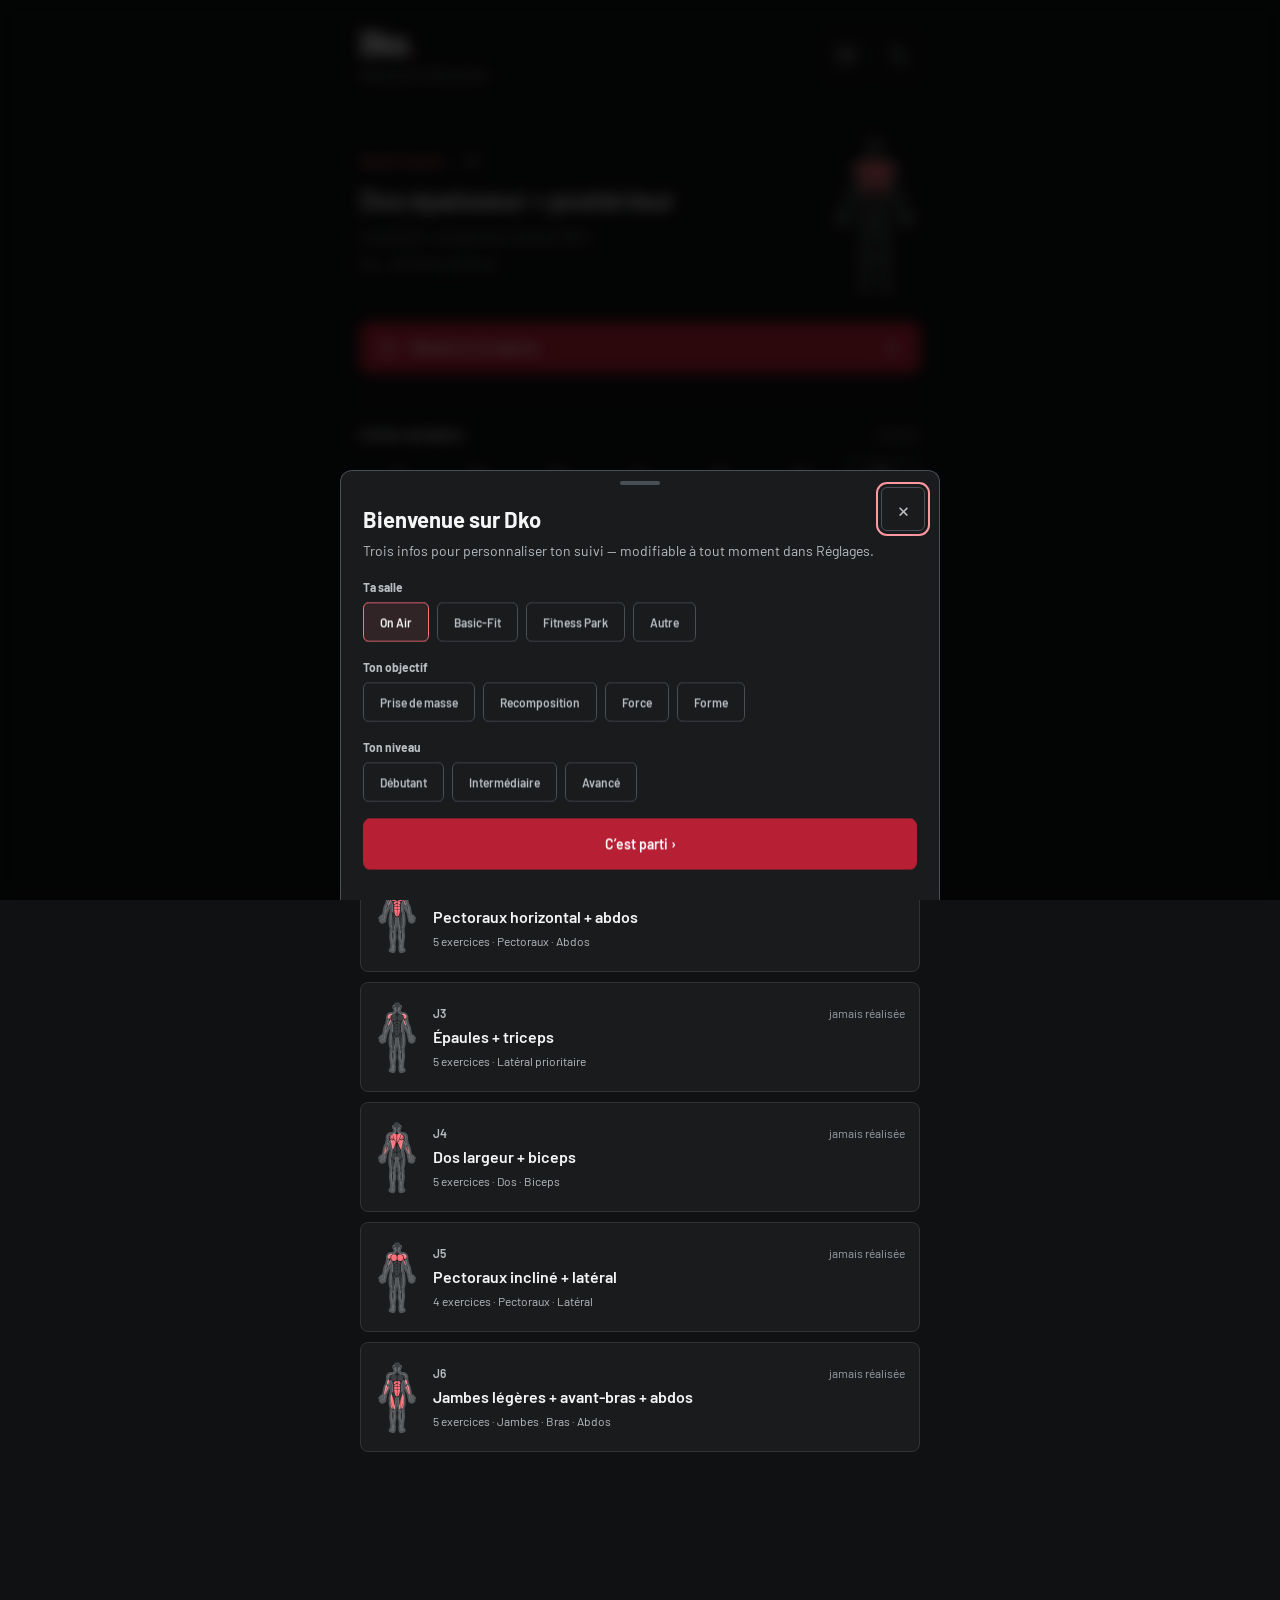
==== commit 374a2161: "Dko v4.23.0 - clearer mobile visual design Refine home, workout controls, library, progress and navi" ====
--- a/MuscuApp/index.html
+++ b/MuscuApp/index.html
@@ -28,7 +28,7 @@
   <div class="sptag">TRAINING</div>
 </div>
 
-<div id="app"></div>
+<main id="app"></main>
 
 <div id="timerbar">
   <div id="tleft" class="num">3:00</div>
@@ -37,17 +37,17 @@
   <button class="tact" id="tskip">Passer</button>
 </div>
 
-<nav id="tabbar">
+<nav id="tabbar" aria-label="Navigation principale">
   <button class="tabbtn on" data-v="home">
-    <svg viewBox="0 0 24 24"><path d="M4 9v6M8 6v12M16 6v12M20 9v6M8 12h8"/></svg>
+    <svg class="ui-icon" aria-hidden="true" viewBox="0 0 24 24"><use href="./icons/ui.svg#dumbbell"></use></svg>
     <span>Entraîner</span>
   </button>
   <button class="tabbtn" data-v="programs">
-    <svg viewBox="0 0 24 24"><rect x="3" y="4" width="18" height="16" rx="2"/><path d="M3 9h18M8 4v16"/></svg>
+    <svg class="ui-icon" aria-hidden="true" viewBox="0 0 24 24"><use href="./icons/ui.svg#layout-list"></use></svg>
     <span>Programmes</span>
   </button>
   <button class="tabbtn" data-v="suivi">
-    <svg viewBox="0 0 24 24"><path d="M4 19V11M10 19V5M16 19v-9M22 19H2"/></svg>
+    <svg class="ui-icon" aria-hidden="true" viewBox="0 0 24 24"><use href="./icons/ui.svg#chart-no-axes-combined"></use></svg>
     <span>Suivi</span>
   </button>
 </nav>
--- a/MuscuApp/app.overrides.css
+++ b/MuscuApp/app.overrides.css
@@ -1,241 +1,274 @@
-/* =====================================================
-   DAKO — Visual Overrides (drop-in after app.css)
-   À inclure dans index.html APRÈS app.css :
-     <link rel="stylesheet" href="app.css">
-     <link rel="stylesheet" href="app.overrides.css">
-   ===================================================== */
-
-/* 1) Tokens normalisés ------------------------------------------------ */
+/* Dko 4.23: restrained surfaces, clear hierarchy, touch-first controls. */
 :root{
-  /* radius : 3 valeurs seulement, on aligne tout dessus */
-  --radius-sm:12px;
-  --radius-md:16px;
-  --radius-lg:20px;
-  --radius-xl:20px;          /* alias = lg, on supprime l'incohérence 22px */
-
-  /* lignes : on normalise sur .14 (au lieu de .09 / .17 mélangés) */
-  --line:  rgba(255,255,255,.14);
-  --line2: rgba(255,255,255,.22);
-
-  /* élévation OLED : la card est plus claire que le fond, pas d'ombre lourde */
-  --card:#101010;
-  --card2:#0b0b0b;
-  --elev:#181818;
-  --shadow-card: 0 0 0 1px rgba(255,255,255,.04);   /* trait fin au lieu de blur */
-  --shadow-soft: 0 0 0 1px rgba(255,255,255,.04);
-
-  /* rouge : on garde l'accent vif, on baisse le veil ambiant */
-  --ac-veil: rgba(225,29,42,.04);
-  --ac-soft: rgba(225,29,42,.10);
-}
-
-/* Thème Rosé désaturé d'un cran + glow réduit */
+  --bg:#101112;--card:#191b1d;--card2:#141618;--input:#24272a;--elev:#2a2d30;
+  --txt:#f4f5f5;--dim:#b8bdc2;--faint:#9aa2a9;
+  --line:#303438;--line2:#484f55;
+  --ac:#ff727c;--ac-hi:#ff98a0;--ac-deep:#a92232;--button-ac:#b72034;
+  --ac-soft:rgba(255,114,124,.10);--ac-veil:transparent;--ac-glow:transparent;
+  --ok:#83dbb7;--danger:#ff9590;--on-ac:#fff;
+  --radius-sm:6px;--radius-md:8px;--radius-lg:8px;--radius-xl:8px;
+  --shadow-card:none;--shadow-soft:none;--shadow-ac:none;
+  --font-head:"Barlow",-apple-system,system-ui,sans-serif;
+}
 :root[data-theme="rose"]{
-  --ac:#d6488f;
-  --ac-hi:#e06aa6;
-  --ac-deep:#a32d6b;
-  --ac-glow:rgba(214,72,143,.30);
-  --ac-soft:rgba(214,72,143,.10);
-  --ac-veil:rgba(214,72,143,.05);
-}
-
-/* 2) Body : retirer le letter-spacing parasite ------------------------ */
-body{ letter-spacing:0 !important; }
-
-/* 3) Hiérarchie typo : 3 niveaux nets -------------------------------- */
-.top h1{
-  font-size:2.6rem;          /* DISPLAY */
-  line-height:1;
-  letter-spacing:.005em;
-}
-.shead h2{
-  font-size:1.6rem;          /* TITLE */
-  line-height:1.05;
-}
-.scard .stag,
-.shead .stag{
-  font-size:.7rem;           /* EYEBROW / TAG */
-  letter-spacing:.14em;
-  color:var(--dim);          /* on enlève le rouge des tags */
-}
-.scard .sname{ font-size:1.18rem; font-weight:700; }
-.scard{ padding:20px 20px 22px; margin-bottom:14px; }
-
-/* 4) Rouge contrôlé : RÉSERVÉ aux PR / CTA / état actif --------------- */
-/* Les "stag" (groupe musculaire) repassent en neutre */
-.scard .stag,
-.shead .stag{ color:var(--dim) !important; }
-
-/* Le set validé : on garde la couleur mais on adoucit le glow */
-[class*="set"][class*="done"],
-[class*="set"][class*="valid"],
-[data-done="1"]{
-  box-shadow: inset 0 0 0 1px var(--ac), 0 0 0 0 transparent !important;
-}
-
-/* Les sparklines / graphes : neutre par défaut, rouge UNIQUEMENT pour PR */
-svg [stroke="#e11d2a"]:not(.is-pr),
-svg [fill="#e11d2a"]:not(.is-pr){
-  stroke: var(--dim);
-  fill: var(--dim);
-  opacity:.85;
-}
-
-/* 5) Boutons : aplats premium, fin du gradient 2018 ------------------ */
-.resume,
-.bigbtn,
-button.primary,
-.btn-primary,
-[class*="cta"]{
-  background: var(--ac) !important;
-  background-image: none !important;
-  box-shadow:
-    inset 0 0 0 1px var(--ac-hi),
-    0 18px 40px -22px var(--ac-glow) !important;
-  border-radius: var(--radius-lg);
-  transition: transform .12s ease, box-shadow .2s ease, background .2s ease;
-}
-.resume:active,
-.bigbtn:active,
-button.primary:active{
-  transform: scale(.985);
-  background: var(--ac-deep) !important;
-}
-
-/* Boutons secondaires : ghost + bordure nette */
-button.secondary,
-.btn-ghost,
-.editbtn{
-  background: transparent;
-  border:1px solid var(--line2);
-  border-radius: var(--radius-md);
-  color: var(--txt);
-  padding: 10px 14px;
-}
-
-/* 6) Cards : trait + surface, pas d'ombre flottante ------------------- */
-.scard{
-  background: var(--card);
-  border:1px solid var(--line);
-  border-radius: var(--radius-lg);
-  box-shadow: none;
-}
-.scard:active{ background: var(--elev); }
-
-/* 7) Timer bar : état repos discret ---------------------------------- */
-#timerbar:not(.is-active):not(.on){
-  background: var(--card);
-  border-top:1px solid var(--line);
-  color: var(--dim);
-  box-shadow: none;
-}
-#timerbar.on,
-#timerbar.is-active{
-  background: linear-gradient(180deg, var(--card), var(--card2));
-  border-top:1px solid var(--ac);
-  box-shadow: 0 -12px 30px -18px var(--ac-glow);
-}
-
-/* 9) Inputs : champ neutre, focus rouge net -------------------------- */
-input, textarea, select{
-  background: var(--input);
-  border:1px solid var(--line);
-  border-radius: var(--radius-md);
-  padding: 12px 14px;
-  transition: border-color .15s ease, box-shadow .15s ease;
-}
-input:focus, textarea:focus, select:focus{
-  outline: none;
-  border-color: var(--ac);
-  box-shadow: 0 0 0 3px var(--ac-soft);
-}
-
-/* 10) Empty states : centrer + souffle ------------------------------- */
-.empty,
-[class*="empty"]{
-  display:flex;
-  flex-direction:column;
-  align-items:center;
-  gap:14px;
-  padding:48px 24px;
-  color: var(--dim);
-  text-align:center;
-}
-.empty svg,
-[class*="empty"] svg{
-  width:48px; height:48px;
-  stroke: var(--faint);
-  stroke-width: 1.4;
-  fill: none;
-  opacity:.7;
-}
-
-/* 11) Splash → fondu propre vers l'app ------------------------------- */
-@keyframes splashOut{
-  to{ opacity:0; transform: scale(1.04); visibility:hidden; }
-}
-#splash.hide,
-#splash.is-leaving{
-  animation: splashOut .45s cubic-bezier(.4,0,.2,1) forwards;
-  pointer-events:none;
-}
-
-/* 12) Cibles tactiles 44px min (a11y) -------------------------------- */
-button, a, .hbtn, .editbtn, .back{
-  min-height: 44px;
-  display: inline-flex;
-  align-items: center;
-}
-
-/* 13) Focus visible global (clavier) --------------------------------- */
-:focus-visible{
-  outline: 2px solid var(--ac);
-  outline-offset: 2px;
-  border-radius: var(--radius-sm);
-}
-
-/* Workout controls and dialogs: readable at narrow mobile widths. */
-:root{--button-ac:#c91b29}
-:root[data-theme="rose"]{--button-ac:#b72f75}
+  --bg:#131113;--card:#1d191d;--card2:#181518;--input:#2b252b;--elev:#322a31;
+  --txt:#f8f2f6;--dim:#c7b9c2;--faint:#ab9ba6;
+  --line:#383038;--line2:#554852;
+  --ac:#ee8dbb;--ac-hi:#f9b3d6;--ac-deep:#82254f;--button-ac:#a52c64;
+  --ac-soft:rgba(238,141,187,.10);--ac-veil:transparent;--ac-glow:transparent;
+  --ok:#91d7c1;--danger:#ff9aab;
+}
+body,:root[data-theme="rose"] body{background:var(--bg);line-height:1.5;letter-spacing:0}
+*,*::before,*::after{letter-spacing:0 !important}
 [hidden]{display:none !important}
-.bigbtn,.resume,.hero-cta,.finish,.sbtn.pri,.pa.pri,.addbilan{
-  background:var(--button-ac) !important;color:var(--on-ac);
-}
-.bigbtn.ghost,.bigbtn.ghost:active{
-  background:transparent !important;color:var(--dim);border:1px solid var(--line2);box-shadow:none !important;
-}
-input:focus-visible,textarea:focus-visible,select:focus-visible,.stp input:focus-visible{
-  outline:2px solid var(--ac-hi);outline-offset:2px;
-}
-.machine-filters{border-bottom:1px solid var(--line);margin-bottom:16px;padding-bottom:10px}
-.machine-filters>summary{min-height:44px;cursor:pointer;padding:10px 0;color:var(--txt);font-weight:600}
+#app{max-width:600px;padding:0 20px calc(160px + env(safe-area-inset-bottom))}
+button,a,.hbtn,.editbtn,.back{min-height:44px}
+button{touch-action:manipulation}
+button:focus-visible,a:focus-visible,summary:focus-visible,input:focus-visible,textarea:focus-visible,select:focus-visible,.stp input:focus-visible{
+  outline:2px solid var(--ac-hi);outline-offset:3px;box-shadow:none;
+}
+.ui-icon{display:block;flex-shrink:0;width:20px;height:20px;fill:none;stroke:currentColor;stroke-width:1.8;stroke-linecap:round;stroke-linejoin:round}
+.top{padding:28px 0 16px;align-items:center;gap:12px}
+.top h1{font-size:28px;line-height:1.2;text-transform:none}
+.top h1::after{display:none}
+.top .hbtns,.dash-top .hbtns{gap:8px}
+.top .hbtn,.dash-top .hbtn{padding:8px;color:var(--dim);font-size:14px}
+.back{padding:16px 0 12px;font-size:14px;border-radius:6px}
+.shead{padding:4px 0 16px}
+.shead>div{min-width:0}
+.shead h2{font-size:24px;line-height:1.25;text-transform:none;text-wrap:wrap;overflow-wrap:anywhere}
+.shead .stag,.scard .stag{color:var(--dim);font-size:12px;font-weight:600}
+.shead .smeta,.smeta,.subdate{font-size:13px;color:var(--dim)}
+.subdate{text-transform:none;padding:0 0 16px}
+.sectitle,.charttitle,.rectitle{font-size:15px;font-weight:600;text-transform:none;color:var(--txt)}
+.sectitle{padding:24px 0 14px}
+.num{font-variant-numeric:tabular-nums}
+.icon-button{position:relative;display:flex;align-items:center;justify-content:center;width:44px;height:44px;border:1px solid var(--line);border-radius:8px;color:var(--dim);background:transparent}
+.icon-button:hover{background:var(--card);color:var(--txt)}
+[data-tooltip]::after{content:attr(data-tooltip);position:absolute;right:0;top:calc(100% + 8px);z-index:20;background:var(--elev);color:var(--txt);border:1px solid var(--line2);border-radius:6px;padding:7px 10px;font-size:12px;white-space:nowrap;visibility:hidden;opacity:0;pointer-events:none}
+[data-tooltip]:hover::after,[data-tooltip]:focus-visible::after{visibility:visible;opacity:1}
+
+/* Home: one recommendation, then a compact weekly overview. */
+.dash-top{padding:24px 0 22px;align-items:center;gap:14px}
+.dash-brand h1{font-family:"Barlow Condensed",var(--font-body);font-size:36px;line-height:1;font-weight:700}
+.dash-brand h1 span{color:var(--ac)}
+.dash-date{font-size:13px;color:var(--dim);margin-top:6px;text-transform:capitalize}
+.today-session{display:grid;grid-template-columns:minmax(0,1fr) 90px;gap:14px 18px;padding:16px 0 24px;border-bottom:1px solid var(--line);margin-bottom:24px}
+.today-copy{min-width:0;align-self:center}
+.today-k{display:flex;align-items:center;gap:10px;color:var(--ac);font-size:13px;font-weight:600}
+.today-k span{color:var(--dim);border-left:1px solid var(--line2);padding-left:10px}
+.today-copy h2{font-size:27px;line-height:1.15;font-weight:600;margin:12px 0;overflow-wrap:anywhere}
+.today-meta{font-size:13px;color:var(--dim);line-height:1.6}
+.today-muscles{font-size:13px;color:var(--faint);line-height:1.5;margin-top:8px}
+.today-anatomy{display:flex;align-items:center;justify-content:center;align-self:center}
+.today-anatomy svg{width:90px;height:180px}
+.today-start.bigbtn{grid-column:1/-1;display:flex;align-items:center;gap:12px;margin:4px 0 0;padding:14px 18px}
+.today-start span{flex:1;text-align:left}
+.bbody{fill:rgba(210,216,220,.20)}
+.bzone{fill:var(--ac);filter:none}
+.boutline{stroke:rgba(220,225,230,.28)}
+.week-heading{display:flex;justify-content:space-between;align-items:center;gap:12px;margin-bottom:10px}
+.week-heading h2{font-size:16px;font-weight:600}
+.week-heading>span{font-size:12px;color:var(--dim)}
+.weekstrip{gap:4px;margin:0 0 14px}
+.wk-cell{min-width:0;background:none;border:1px solid transparent;border-radius:6px;box-shadow:none;padding:7px 0;gap:5px}
+.wk-cell.today{background:var(--card);border-color:var(--line2)}
+.wk-cell.fut{opacity:1}
+.wk-d{font-size:11px;font-weight:500;color:var(--dim)}
+.wk-n{font-size:16px;font-weight:600;color:var(--txt)}
+.wk-cell.fut .wk-n{color:var(--faint)}
+.wk-dot{height:4px;width:4px;background:transparent;box-shadow:none}
+.wk-cell.on .wk-dot{background:var(--ok);box-shadow:none}
+.wk-cell.today .wk-dot{outline:0}
+.statgrid{gap:0;border-block:1px solid var(--line);padding:14px 0;margin-bottom:20px}
+.statbox{background:none;border:0;border-radius:0;box-shadow:none;padding:0 10px}
+.statbox+.statbox{border-left:1px solid var(--line)}
+.statbox .v{font-size:25px;font-weight:600}
+.statbox .l{font-size:11px;text-transform:none;color:var(--dim);margin-top:6px}
+.progpill{background:transparent;border:0;border-bottom:1px solid var(--line);border-radius:0;box-shadow:none;padding:14px 0;margin:0;gap:12px;flex-wrap:wrap}
+.progpill .ppl{font-size:11px;color:var(--faint);text-transform:none}
+.progpill .ppn{font-size:14px;font-weight:600}
+.progpill .ppx{font-size:12px}
+.scard,.hcard,.pcard{background:var(--card);border:1px solid var(--line);border-radius:8px;box-shadow:none}
+.scard::before,.hcard::before,.pcard::before,.card::before{display:none}
+.scard.withfig{padding:14px;gap:14px;margin-bottom:10px}
+.scard-fig{flex-basis:44px;width:44px;min-height:80px;background:none;border:0;border-radius:0}
+.scard-fig svg{width:40px;height:80px;filter:none}
+.scard .sname{font-size:16px;font-weight:600;padding:5px 0}
+.scard .smeta,.scard .slast{font-size:12px;line-height:1.5}
+.scard .srow{flex-wrap:wrap;gap:4px 12px}
+.scard.reco,.pcard.on{border-color:var(--line2);box-shadow:none}
+.recobadge,.cdone{font-size:10px;border-radius:4px;background:var(--ac-soft);color:var(--ac);border:0;padding:3px 6px}
+.backupbanner{background:none;border:1px solid var(--line);border-radius:8px;box-shadow:none;padding:12px;gap:10px}
+.backupbanner .bb-x{font-size:12px;text-transform:none;background:none;color:var(--ac);padding:0;box-shadow:none}
+.backupbanner .bb-t b{font-size:13px}
+.backupbanner .bb-t small{font-size:12px}
+
+/* Workouts: inputs and validated sets carry the emphasis. */
+.bigbtn,.resume,.finish,.sbtn.pri,.pa.pri,.addbilan{
+  background:var(--button-ac);color:var(--on-ac);border:1px solid transparent;border-radius:8px;box-shadow:none;
+}
+.bigbtn{font-family:var(--font-body);font-size:15px;font-weight:600;text-transform:none;padding:15px;line-height:1.4}
+.bigbtn.ghost,.bigbtn.ghost:active{background:none;color:var(--dim);border:1px solid var(--line2);box-shadow:none}
+.resume{padding:16px;margin-bottom:22px;gap:12px;font-size:14px}
+.resume .num{font-size:24px}
+.livebar{background:none;border:0;border-radius:0;border-top:1px solid var(--line);padding:14px 0;margin:0 0 10px;box-shadow:none}
+.livebar .lt{font-size:11px;text-transform:none}
+.livebar .num{font-size:26px;font-weight:600}
+.finish,.pausebtn{font-family:var(--font-body);font-size:13px;text-transform:none;border-radius:6px;padding:10px 14px}
+.pmeta{font-size:12px}
+.pbar,.vtrack,.musbar{background:var(--line);box-shadow:none;border-radius:3px}
+.pbar{height:4px;margin-bottom:24px}
+.pbar i,.vtrack i,.musbar i{background:var(--ac);box-shadow:none}
+.card{background:var(--card);border:1px solid var(--line);border-radius:8px;padding:16px;margin-bottom:18px;box-shadow:none}
+.card.complete{background:var(--card);border:1px solid var(--ok)}
+.cnum{width:24px;height:24px;font-size:12px;border-radius:4px;background:none;color:var(--faint);box-shadow:none}
+.cname{font-size:16px;line-height:1.4;font-weight:600;overflow-wrap:anywhere}
+.chead{gap:8px;flex-wrap:wrap}
+.badge{max-width:100%;white-space:normal;border-radius:4px;font-size:10px;background:none}
+.cmeta{gap:9px;margin-left:32px;padding:9px 0;flex-wrap:wrap}
+.refval{font-size:18px;color:var(--dim)}
+.refval.txt{font-size:14px}
+.refunit,.target{font-size:12px;margin-left:0}
+.wcoach{grid-template-columns:minmax(0,1fr) auto;background:none;border:0;border-left:2px solid var(--line2);border-radius:0;box-shadow:none !important;padding:2px 10px;margin:8px 0 14px;gap:8px}
+.wcoach-k{font-size:11px;text-transform:none;color:var(--dim)}
+.wcoach-v{font-size:14px;font-weight:600}
+.wcoach-s{font-size:12px;line-height:1.5}
+.wcoach-r{min-width:32px}
+.wcoach-r>span{font-size:14px}
+.wcoach-r small{font-size:10px;text-transform:none}
+.wcoach-r b{font-size:12px;color:var(--ok)}
+.sthead{font-size:11px;text-transform:none;padding-bottom:6px}
+.strow{gap:6px;border-radius:6px;padding:5px 0}
+.strow .sn{font-size:12px;flex-basis:18px}
+.sthead span:first-child{flex-basis:18px}
+.sthead span:last-child{flex-basis:38px}
+.stp{gap:0;min-width:0;background:var(--input);border:1px solid var(--line);border-radius:6px;overflow:visible}
+.stpb{flex:0 0 27px;min-height:44px;height:44px;padding:0;border:0;border-radius:5px;background:none;color:var(--dim);font-size:19px}
+.stp input{padding:8px 0;height:44px;min-width:0;background:none;border:0;border-radius:0;font-size:16px;font-weight:600;box-shadow:none}
+.stp input::placeholder{color:var(--dim);opacity:1}
+.stp input[aria-invalid="true"]{outline:1px solid var(--danger)}
+.chk{flex-basis:38px;width:38px;height:44px;min-height:44px;background:none;border:1px solid var(--line2);border-radius:6px}
+.chk svg{opacity:.5;color:var(--dim);stroke:currentColor;stroke-width:2}
+.strow.done{background:none;margin:0;padding:5px 0}
+.strow.done .stp{background:transparent}
+.strow.done .sn{color:var(--ok)}
+.strow.done .chk{background:var(--ok);border-color:var(--ok);box-shadow:none}
+.strow.done .chk svg{stroke:var(--bg);opacity:1}
+.card.complete .cdone{color:var(--ok);background:none}
+.prtag{background:var(--ok);color:var(--bg);font-size:10px;box-shadow:none;border-radius:4px}
+.addset{font-size:12px;color:var(--dim);padding:10px 0}
+.workout-note{font-size:12px;margin:14px 0;gap:6px}
+.workout-note textarea{min-height:68px;background:var(--input);border:1px solid var(--line);font-size:14px;padding:10px;border-radius:6px}
+.card .howbtn{background:none;border:0;border-top:1px solid var(--line);border-radius:0;box-shadow:none;width:100%;margin:12px 0 0;padding:12px 0 4px;color:var(--dim);font-size:13px}
+.dprog{margin-left:0}
+summary{font-size:13px;min-height:44px}
+.dprog summary{color:var(--dim)}
+
+/* Library, programs and progress share the same quiet surfaces. */
+.msearch,input,textarea,select{background:var(--input);border:1px solid var(--line2);border-radius:6px;padding:12px;color:var(--txt)}
+.search-field{position:relative}
+.search-field>.ui-icon{position:absolute;left:14px;top:22px;color:var(--dim);pointer-events:none}
+.search-field .msearch{padding-left:44px}
+.efield input,.efield textarea,.efield select,.wrow .we,#sheet textarea.io{background:var(--input);border:1px solid var(--line2);border-radius:6px}
+.efield label{font-size:12px;text-transform:none;color:var(--dim)}
+.efield{margin-bottom:14px}
+.ecard{background:none;border:0;border-top:1px solid var(--line);border-radius:0;box-shadow:none;padding:20px 0}
+#exlist .ecard{margin-bottom:16px}
+.ebtn{background:none;border:1px solid var(--line2);border-radius:6px;min-height:44px}
+.editor-save{position:sticky;bottom:calc(76px + env(safe-area-inset-bottom));background:var(--bg);padding:10px 0;z-index:10}
+.editor-save .bigbtn{margin:0}
+#exlist input,#exlist textarea{scroll-margin-bottom:170px}
+.machine-filters{margin:0 0 12px;border-bottom:1px solid var(--line);padding-bottom:10px}
+.machine-filters>summary{padding:8px 0;color:var(--txt);font-size:14px;font-weight:500}
+.machine-filters>summary::before{order:2;margin-left:auto;margin-right:6px}
+.machine-filters>summary>.ui-icon{width:18px;height:18px;margin-right:4px;color:var(--dim)}
 .machine-filters .sbtn{margin:6px 0}
-.mrow-main,.mrow-n{min-width:0;overflow-wrap:anywhere}
-.mrow-b{flex-shrink:0;max-width:30%;white-space:normal}
-#sheet{overscroll-behavior:contain;overflow-x:hidden}
-#sheet h2{padding-right:48px;overflow-wrap:anywhere;line-height:1.2}
-.sheet-close{position:absolute;right:14px;top:16px;width:44px;height:44px;justify-content:center;font-size:26px;color:var(--dim);border:1px solid var(--line2);border-radius:8px;background:var(--card)}
+.mfilters{gap:8px}
+.mfchip,.chip{min-height:40px;border-radius:6px;font-size:12px;text-transform:none;background:none;box-shadow:none;padding:8px 10px}
+.mfchip.on,.chip.on,.mfchip.alt.on{color:var(--txt);border-color:var(--ac);background:var(--ac-soft);box-shadow:none}
+.mrow{background:none;border:0;border-bottom:1px solid var(--line);border-radius:0;box-shadow:none;margin:0;padding:16px 0;gap:14px}
+.mrow-main,.mrow-n{min-width:0;overflow-wrap:anywhere;white-space:normal}
+.mrow-n{font-size:15px;font-weight:600}
+.mrow-mu{font-size:12px;white-space:normal;line-height:1.5;margin-top:5px}
+.mrow-b{flex-shrink:0;max-width:28%;font-size:10px;white-space:normal;text-transform:none;border:0;border-left:1px solid var(--line);border-radius:0;padding:0 0 0 10px;color:var(--dim)}
+.seg{background:var(--card);border:1px solid var(--line);border-radius:8px;padding:4px}
+.segb{font-size:13px;text-transform:none;border-radius:5px;min-height:44px}
+.segb.on{background:var(--elev);color:var(--txt);box-shadow:none}
+.suiviseg{background:var(--card)}
+.suivihero,.chartcard,.reccard,.coachpulse{background:none;border:0;border-bottom:1px solid var(--line);border-radius:0;box-shadow:none;padding:20px 0}
+.suivi-title{font-size:19px;text-transform:none;line-height:1.3}
+.suivi-k,.pulsek,.pulsehead span,.pulsehead b{font-size:12px;text-transform:none;color:var(--dim)}
+.suivigrid{gap:0;padding:6px 0}
+.suivigrid div{border:0;border-radius:0;background:none;padding:4px 8px}
+.suivigrid div+div{border-left:1px solid var(--line)}
+.suivigrid b{font-size:24px;font-weight:600}
+.suivigrid span{font-size:11px;text-transform:none;color:var(--dim)}
+.suivi-safe{font-size:12px}
+.pulsecard{background:none;border:0;border-left:2px solid var(--line);border-radius:0;min-height:0;padding:4px 10px}
+.hcard{padding:16px}
+.hname{font-size:17px;text-transform:none;line-height:1.4}
+.htag,.hwdate{font-size:12px}
+.hstats{gap:22px}
+.hstat .v{font-size:21px;font-weight:600}
+.hstat .l{font-size:11px;text-transform:none;color:var(--dim)}
+.hmchip,.mchip{background:none;border:0;border-radius:0;padding:3px 0;font-size:11px;color:var(--dim)}
+.mchip.pri{background:none;color:var(--ac)}
+.exrec{background:none;color:var(--ok);border:0;border-radius:0;box-shadow:none;font-size:11px;white-space:normal}
+.plate{background:var(--button-ac);color:var(--on-ac)}
+.hmus{gap:12px}
+.bmap{background:none;border:0;border-radius:0}
+.bbox,.sumbox{background:var(--card);border:1px solid var(--line);border-radius:8px;box-shadow:none}
+.pcard .pname{font-size:18px;line-height:1.3;text-transform:none;flex-wrap:wrap}
+.pa{background:none;border:1px solid var(--line2);border-radius:6px;font-size:12px;min-height:40px;padding:8px 10px}
+.pactions{gap:8px}
+.empty,.hempty{padding:30px 16px;text-align:center;color:var(--dim);font-size:14px;line-height:1.6}
+
+/* Fixed chrome stays neutral so content retains priority. */
+#tabbar{width:min(100%,600px);padding:7px 14px calc(8px + env(safe-area-inset-bottom));border:0;border-top:1px solid var(--line);border-radius:0;background:var(--bg);box-shadow:none;backdrop-filter:none}
+.tabbtn{border-radius:6px;min-height:54px;gap:5px;color:var(--dim)}
+.tabbtn span{font-size:12px;text-transform:none}
+.tabbtn.on{background:var(--ac-soft);color:var(--ac)}
+.tabbtn.on::before{display:none}
+.tabbtn.on svg{filter:none}
+#timerbar{width:min(calc(100% - 24px),560px);background:var(--elev);border:1px solid var(--line2);border-radius:8px;box-shadow:0 4px 18px #0005}
+#timerbar.on{background:var(--elev);border-left:3px solid var(--ac)}
+.tact{background:none;border:1px solid var(--line2);border-radius:6px;font-size:12px;min-height:44px}
+#sheet{width:min(100%,600px);background:var(--card);border:1px solid var(--line2);border-bottom:0;border-radius:12px 12px 0 0;overscroll-behavior:contain;overflow-x:hidden;box-shadow:none}
+#sheet h2{font-size:22px;line-height:1.3;text-transform:none;padding-right:48px;overflow-wrap:anywhere}
+#sheet .sp{font-size:14px}
+.sheet-close{position:absolute;right:14px;top:16px;display:flex;align-items:center;justify-content:center;width:44px;height:44px;font-size:26px;color:var(--dim);border:1px solid var(--line2);border-radius:6px;background:var(--card)}
+.sbtn{background:none;border:1px solid var(--line2);border-radius:6px;font-size:14px;min-height:48px;box-shadow:none;line-height:1.4}
 #sheet .sbtns{flex-wrap:wrap;margin-top:10px}
 #sheet .sbtn{min-width:0;overflow-wrap:anywhere;white-space:normal;justify-content:center}
-#sheet .lib-option{display:flex;flex-direction:column;align-items:flex-start;gap:6px;width:100%;text-align:left;margin:0 0 8px;line-height:1.35}
+#sheet .lib-option{display:flex;flex-direction:column;align-items:flex-start;gap:6px;width:100%;text-align:left;margin:0 0 8px;line-height:1.4}
 .lib-option>span,.lib-option>small{max-width:100%;overflow-wrap:anywhere}
-.lib-option>small{font-size:13px;color:var(--dim);font-weight:400}
+.lib-option>small{font-size:12px;color:var(--dim);font-weight:400}
 .expicklist .sbtn,.machadd .sbtn{width:100%;text-align:left}
-.editor-save{position:sticky;bottom:calc(76px + env(safe-area-inset-bottom));background:var(--bg);padding:10px 0;z-index:10}
-.editor-save .bigbtn{margin:0;justify-content:center}
-.wcoach{background:none;box-shadow:none !important;border:0;border-left:2px solid var(--line2);padding:4px 10px;margin:10px 0 12px}
-.wcoach-k{color:var(--dim);letter-spacing:0}
-.wcoach-s{font-size:13px}
-.card .howbtn{margin:10px 0 0;width:100%;text-align:left;color:var(--dim)}
-.stp input::placeholder{color:var(--dim);opacity:1}
-.stp input{padding-left:0;padding-right:0}
-.stpb{padding:0;min-height:44px}
+#toast{background:var(--elev);border:1px solid var(--line2);border-radius:8px;box-shadow:none}
+#splash{background:var(--bg)}
+.splogo{box-shadow:none;border-radius:8px}
+.spname,.sptag{padding-left:0}
+#app.vin>*{animation:cin .18s ease both;animation-delay:0s !important}
 @media(max-width:360px){
-  .stpb{flex-basis:25px}
-  .stp{gap:3px}
+  #app{padding-left:16px;padding-right:16px}
+  .dash-top{gap:8px}
+  .dash-date{font-size:12px}
+  .today-session{grid-template-columns:minmax(0,1fr) 72px;gap:14px}
+  .today-anatomy svg{width:72px;height:160px}
+  .today-copy h2{font-size:27px}
+  .card{padding:12px}
+  .stpb{flex-basis:24px}
   .strow{gap:5px}
-  .wcoach{margin-left:0}
+  .wcoach{grid-template-columns:minmax(0,1fr) auto}
+  .wcoach-r{flex-direction:column;align-items:flex-end;gap:2px}
+  .finish,.pausebtn{padding:10px}
+  .hstats{gap:16px}
+}
+@media(hover:hover){
+  .scard:hover,.mrow:hover{background:var(--card2);border-color:var(--line2)}
+  .bigbtn:hover,.finish:hover{background:var(--ac-deep)}
 }
 @media(prefers-reduced-motion:reduce){
-  *,*::before,*::after{animation-duration:.01ms !important;transition-duration:.01ms !important;scroll-behavior:auto !important}
-}
+  *,*::before,*::after{animation:none !important;transition:none !important;scroll-behavior:auto !important}
+}
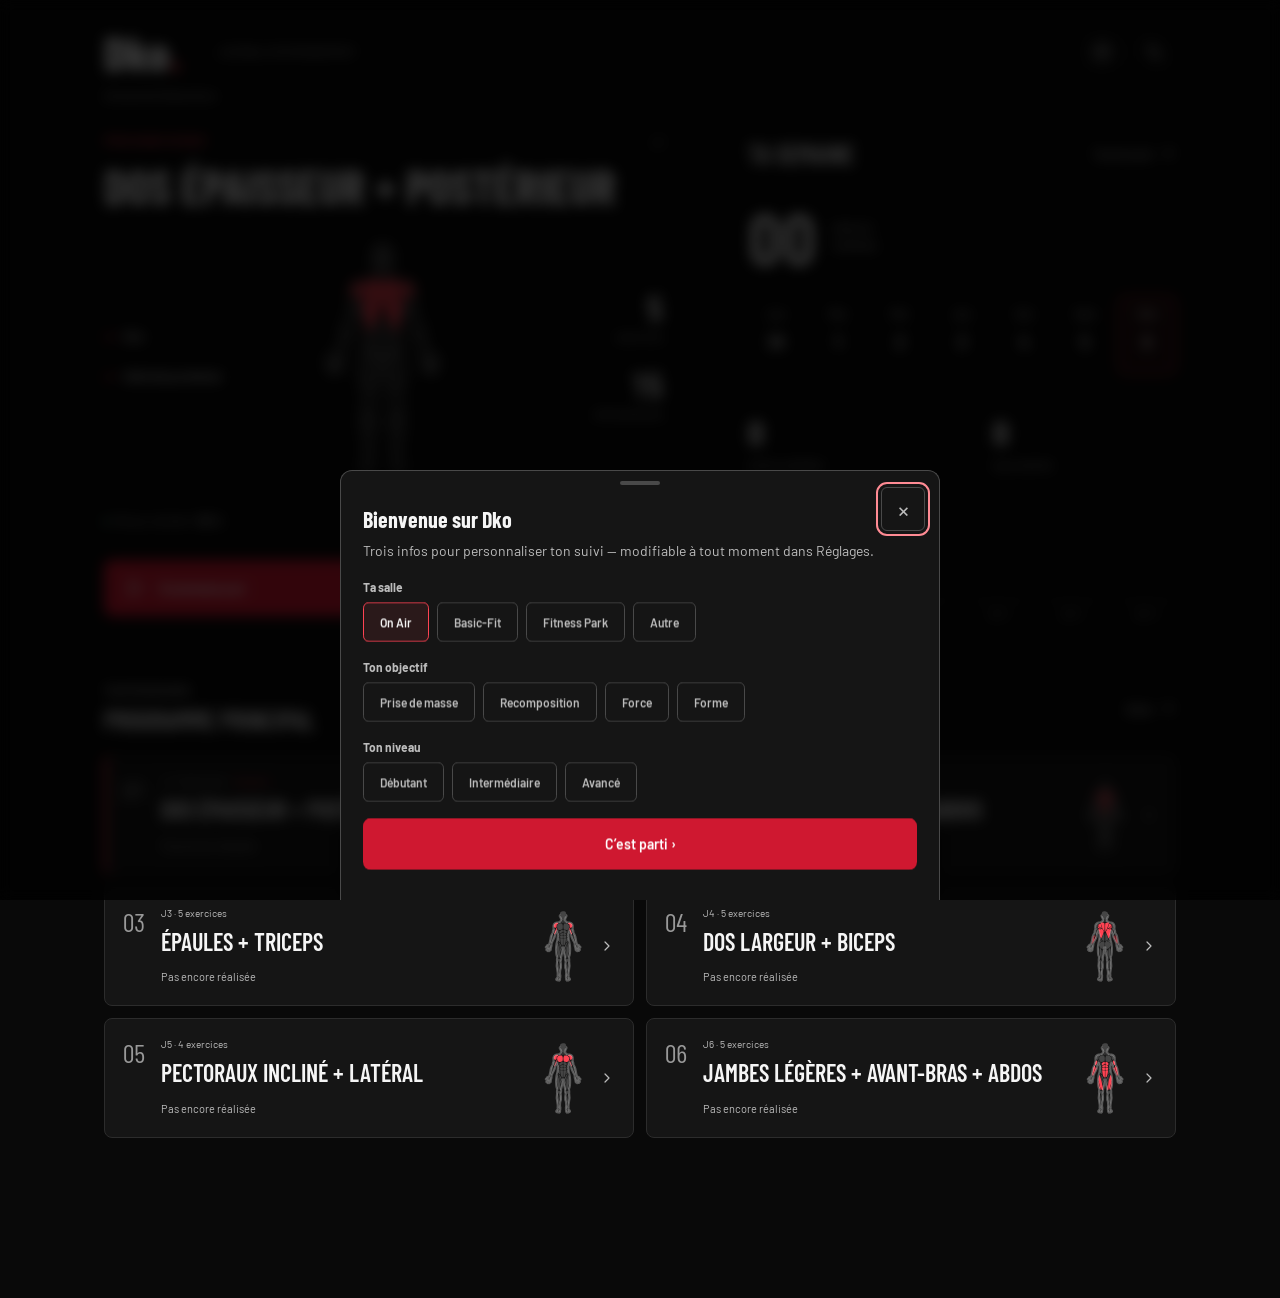
==== commit 13716eff: "feat: add contextual workout comparisons and session rest controls Show prior validated sets, scope " ====
--- a/MuscuApp/index.html
+++ b/MuscuApp/index.html
@@ -33,8 +33,9 @@
 <div id="timerbar">
   <div id="tleft" class="num">3:00</div>
   <div id="tlabel">Repos</div>
-  <button class="tact" id="tplus">+30s</button>
-  <button class="tact" id="tskip">Passer</button>
+  <button class="tact" id="tminus" aria-label="Retirer 30 secondes">−30 s</button>
+  <button class="tact" id="tplus" aria-label="Ajouter 30 secondes">+30 s</button>
+  <button class="tact" id="tskip" aria-label="Terminer le repos" title="Terminer le repos"><svg class="ui-icon" aria-hidden="true" viewBox="0 0 24 24"><use href="./icons/ui.svg#x"></use></svg></button>
 </div>
 
 <nav id="tabbar" aria-label="Navigation principale">
--- a/MuscuApp/app.overrides.css
+++ b/MuscuApp/app.overrides.css
@@ -1,14 +1,14 @@
-/* Dko 4.23: restrained surfaces, clear hierarchy, touch-first controls. */
+/* Dko 4.25: athletic red/black, anatomy stage and focused workouts. */
 :root{
-  --bg:#101112;--card:#191b1d;--card2:#141618;--input:#24272a;--elev:#2a2d30;
-  --txt:#f4f5f5;--dim:#b8bdc2;--faint:#9aa2a9;
-  --line:#303438;--line2:#484f55;
-  --ac:#ff727c;--ac-hi:#ff98a0;--ac-deep:#a92232;--button-ac:#b72034;
-  --ac-soft:rgba(255,114,124,.10);--ac-veil:transparent;--ac-glow:transparent;
+  --bg:#090909;--card:#151515;--card2:#111;--input:#202020;--elev:#292929;
+  --txt:#f5f5f5;--dim:#bcbcbc;--faint:#999;
+  --line:#2c2c2c;--line2:#494949;
+  --ac:#ff4353;--ac-hi:#ff8b94;--ac-deep:#b8152b;--button-ac:#cf1830;
+  --ac-soft:rgba(255,67,83,.09);--ac-veil:transparent;--ac-glow:transparent;
   --ok:#83dbb7;--danger:#ff9590;--on-ac:#fff;
   --radius-sm:6px;--radius-md:8px;--radius-lg:8px;--radius-xl:8px;
   --shadow-card:none;--shadow-soft:none;--shadow-ac:none;
-  --font-head:"Barlow",-apple-system,system-ui,sans-serif;
+  --font-head:"Barlow Condensed",-apple-system,system-ui,sans-serif;
 }
 :root[data-theme="rose"]{
   --bg:#131113;--card:#1d191d;--card2:#181518;--input:#2b252b;--elev:#322a31;
@@ -21,7 +21,8 @@
 body,:root[data-theme="rose"] body{background:var(--bg);line-height:1.5;letter-spacing:0}
 *,*::before,*::after{letter-spacing:0 !important}
 [hidden]{display:none !important}
-#app{max-width:600px;padding:0 20px calc(160px + env(safe-area-inset-bottom))}
+#app{max-width:760px;padding:0 24px calc(160px + env(safe-area-inset-bottom))}
+#app[data-view="home"]{max-width:1120px}
 button,a,.hbtn,.editbtn,.back{min-height:44px}
 button{touch-action:manipulation}
 button:focus-visible,a:focus-visible,summary:focus-visible,input:focus-visible,textarea:focus-visible,select:focus-visible,.stp input:focus-visible{
@@ -29,11 +30,13 @@
 }
 .ui-icon{display:block;flex-shrink:0;width:20px;height:20px;fill:none;stroke:currentColor;stroke-width:1.8;stroke-linecap:round;stroke-linejoin:round}
 .top{padding:28px 0 16px;align-items:center;gap:12px}
-.top h1{font-size:28px;line-height:1.2;text-transform:none}
+.top h1{font-size:36px;line-height:1.1;text-transform:uppercase;font-weight:700}
 .top h1::after{display:none}
 .top .hbtns,.dash-top .hbtns{gap:8px}
 .top .hbtn,.dash-top .hbtn{padding:8px;color:var(--dim);font-size:14px}
 .back{padding:16px 0 12px;font-size:14px;border-radius:6px}
+.back:has(.ui-icon){display:inline-flex;align-items:center;gap:4px}
+.back .ui-icon{width:16px;height:16px}
 .shead{padding:4px 0 16px}
 .shead>div{min-width:0}
 .shead h2{font-size:24px;line-height:1.25;text-transform:none;text-wrap:wrap;overflow-wrap:anywhere}
@@ -43,43 +46,95 @@
 .sectitle,.charttitle,.rectitle{font-size:15px;font-weight:600;text-transform:none;color:var(--txt)}
 .sectitle{padding:24px 0 14px}
 .num{font-variant-numeric:tabular-nums}
+.stp input,.sthead,.wk-d,.tabbtn span,.wcoach-k,.efield label,.mfchip,.chip,.segb{font-family:var(--font-body)}
 .icon-button{position:relative;display:flex;align-items:center;justify-content:center;width:44px;height:44px;border:1px solid var(--line);border-radius:8px;color:var(--dim);background:transparent}
 .icon-button:hover{background:var(--card);color:var(--txt)}
 [data-tooltip]::after{content:attr(data-tooltip);position:absolute;right:0;top:calc(100% + 8px);z-index:20;background:var(--elev);color:var(--txt);border:1px solid var(--line2);border-radius:6px;padding:7px 10px;font-size:12px;white-space:nowrap;visibility:hidden;opacity:0;pointer-events:none}
 [data-tooltip]:hover::after,[data-tooltip]:focus-visible::after{visibility:visible;opacity:1}
 
-/* Home: one recommendation, then a compact weekly overview. */
-.dash-top{padding:24px 0 22px;align-items:center;gap:14px}
-.dash-brand h1{font-family:"Barlow Condensed",var(--font-body);font-size:36px;line-height:1;font-weight:700}
+/* A full-width session stage, with the weekly log beside it on desktop. */
+.dash-top{padding:28px 0 10px;align-items:center;gap:14px}
+.dash-brand{display:flex;align-items:center;gap:18px}
+.dash-brand h1{font-family:var(--font-head);font-size:48px;line-height:1;font-weight:800}
 .dash-brand h1 span{color:var(--ac)}
-.dash-date{font-size:13px;color:var(--dim);margin-top:6px;text-transform:capitalize}
-.today-session{display:grid;grid-template-columns:minmax(0,1fr) 90px;gap:14px 18px;padding:16px 0 24px;border-bottom:1px solid var(--line);margin-bottom:24px}
-.today-copy{min-width:0;align-self:center}
-.today-k{display:flex;align-items:center;gap:10px;color:var(--ac);font-size:13px;font-weight:600}
-.today-k span{color:var(--dim);border-left:1px solid var(--line2);padding-left:10px}
-.today-copy h2{font-size:27px;line-height:1.15;font-weight:600;margin:12px 0;overflow-wrap:anywhere}
-.today-meta{font-size:13px;color:var(--dim);line-height:1.6}
-.today-muscles{font-size:13px;color:var(--faint);line-height:1.5;margin-top:8px}
-.today-anatomy{display:flex;align-items:center;justify-content:center;align-self:center}
-.today-anatomy svg{width:90px;height:180px}
-.today-start.bigbtn{grid-column:1/-1;display:flex;align-items:center;gap:12px;margin:4px 0 0;padding:14px 18px}
-.today-start span{flex:1;text-align:left}
-.bbody{fill:rgba(210,216,220,.20)}
+.brand-caption{border-left:1px solid var(--line2);padding-left:18px;font-size:11px;text-transform:uppercase;color:var(--dim)}
+.home-date{color:var(--dim);font-size:12px;text-transform:capitalize;padding:0 0 28px}
+.home-layout{display:grid;grid-template-columns:minmax(0,1.2fr) minmax(0,1fr);gap:48px;padding-bottom:32px;border-bottom:1px solid var(--line)}
+.session-stage{min-width:0}
+.stage-heading{display:flex;justify-content:space-between;align-items:center;gap:12px}
+.eyebrow{font-size:11px;font-weight:600;text-transform:uppercase;color:var(--dim)}
+.stage-heading .eyebrow{color:var(--ac)}
+.stage-tag{font-size:12px;color:var(--dim)}
+.session-stage h2{font-family:var(--font-head);font-size:48px;line-height:1.02;text-transform:uppercase;font-weight:700;margin:12px 0 8px;overflow-wrap:anywhere}
+.stage-scene{display:grid;grid-template-columns:minmax(0,1fr) 132px minmax(0,1fr);align-items:center;min-height:276px;gap:12px}
+.stage-anatomy{display:flex;align-items:center;justify-content:center}
+.stage-anatomy svg{width:132px;height:264px}
+.bbody{fill:rgba(225,225,225,.24)}
 .bzone{fill:var(--ac);filter:none}
-.boutline{stroke:rgba(220,225,230,.28)}
-.week-heading{display:flex;justify-content:space-between;align-items:center;gap:12px;margin-bottom:10px}
-.week-heading h2{font-size:16px;font-weight:600}
-.week-heading>span{font-size:12px;color:var(--dim)}
-.weekstrip{gap:4px;margin:0 0 14px}
-.wk-cell{min-width:0;background:none;border:1px solid transparent;border-radius:6px;box-shadow:none;padding:7px 0;gap:5px}
-.wk-cell.today{background:var(--card);border-color:var(--line2)}
+.boutline{stroke:rgba(230,230,230,.32);stroke-width:2}
+.stage-muscles{display:grid;gap:24px}
+.muscle-callout{font-size:12px;line-height:1.3;display:flex;align-items:center;gap:8px}
+.muscle-callout b{font-weight:500;overflow-wrap:anywhere}
+.muscle-callout>span{flex:0 0 12px;height:2px;background:var(--ac)}
+.stage-numbers{display:grid;gap:22px;text-align:right}
+.stage-numbers b{display:block;font-family:var(--font-head);font-size:34px;line-height:1;font-weight:600}
+.stage-numbers span{display:block;font-size:11px;color:var(--dim);margin-top:4px}
+.stage-foot{display:flex;justify-content:space-between;align-items:center;gap:10px;margin:4px 0 16px}
+.stage-readiness{display:flex;align-items:center;gap:6px;font-size:11px;color:var(--dim);flex-wrap:wrap}
+.stage-readiness b{font-weight:500;color:var(--txt)}
+.stage-readiness i{width:5px;height:5px;background:var(--ok);border-radius:50%}
+.body-side{display:flex;border-bottom:1px solid var(--line)}
+.body-side button{padding:8px 12px;font-size:12px;color:var(--dim);border:0;border-radius:0;background:none}
+.body-side button[aria-pressed="true"]{color:var(--txt);box-shadow:inset 0 -2px var(--ac)}
+.stage-start.bigbtn{display:flex;align-items:center;gap:14px;width:100%;padding:16px 20px;margin:0;font-size:16px}
+.stage-start>span:first-of-type{flex:1;text-align:left}
+.stage-start .num{font-size:18px}
+.week-panel{min-width:0;border-left:1px solid var(--line);padding-left:36px;display:flex;flex-direction:column}
+.section-heading{display:flex;align-items:center;justify-content:space-between;gap:12px}
+.section-heading h2{font-family:var(--font-head);font-size:26px;line-height:1.2;text-transform:uppercase;font-weight:600;overflow-wrap:anywhere}
+.section-heading>div{min-width:0}
+.section-heading .eyebrow{margin-bottom:5px}
+.text-link{display:inline-flex;align-items:center;justify-content:center;gap:7px;font-size:12px;font-weight:500;color:var(--dim);padding:8px 0;background:none;border:0;flex-shrink:0}
+.text-link .ui-icon{width:16px;height:16px}
+.text-link:hover{color:var(--txt)}
+.weekly-lead{display:flex;align-items:center;gap:16px;margin:24px 0}
+.weekly-lead>b{font-family:var(--font-head);font-size:72px;line-height:1;font-weight:600}
+.weekly-lead>span{font-size:13px;line-height:1.4;color:var(--dim)}
+.weekstrip{gap:4px;margin:0 0 22px}
+.wk-cell{min-width:0;background:none;border:1px solid transparent;border-radius:6px;box-shadow:none;padding:9px 0;gap:6px}
+.wk-cell.today{background:var(--ac-soft);border-color:var(--ac)}
 .wk-cell.fut{opacity:1}
 .wk-d{font-size:11px;font-weight:500;color:var(--dim)}
-.wk-n{font-size:16px;font-weight:600;color:var(--txt)}
+.wk-n{font-size:17px;font-weight:600;color:var(--txt)}
 .wk-cell.fut .wk-n{color:var(--faint)}
 .wk-dot{height:4px;width:4px;background:transparent;box-shadow:none}
 .wk-cell.on .wk-dot{background:var(--ok);box-shadow:none}
 .wk-cell.today .wk-dot{outline:0}
+.weekly-metrics{display:grid;grid-template-columns:1fr 1fr;border-block:1px solid var(--line);padding:18px 0;gap:20px}
+.weekly-metrics>div+div{border-left:1px solid var(--line);padding-left:20px}
+.weekly-metrics b{display:block;font-family:var(--font-head);font-size:32px;line-height:1.1}
+.weekly-metrics span{display:block;font-size:12px;color:var(--dim);margin-top:5px}
+.weekly-trend{margin-top:auto;padding-top:22px}
+.section-caption{font-size:11px;color:var(--dim)}
+.trend-bars{display:grid;grid-template-columns:repeat(6,minmax(0,1fr));gap:14px;margin-top:12px}
+.trend-column>span{display:block;text-align:center;font-size:10px;color:var(--faint);margin-top:6px}
+.trend-track{height:58px;display:flex;align-items:flex-end;border-bottom:1px solid var(--line2)}
+.trend-track i{display:block;width:100%;background:var(--line2);border-radius:2px 2px 0 0}
+.trend-track i.current{background:var(--ac)}
+.program-section{padding-top:28px}
+.session-library{display:grid;grid-template-columns:1fr 1fr;gap:12px;margin-top:20px}
+.session-tile{display:flex;align-items:center;gap:16px;padding:18px;text-align:left;background:var(--card);border:1px solid var(--line);border-radius:8px;color:var(--txt);min-width:0}
+.session-tile.recommended{border-left:3px solid var(--ac);padding-left:16px}
+.session-index{font-family:var(--font-head);font-size:26px;color:var(--faint);align-self:flex-start;line-height:1.2}
+.session-tile-body{flex:1;min-width:0}
+.session-tile-meta{display:block;font-size:10px;color:var(--dim)}
+.session-tile-meta b{font-weight:500;color:var(--ac);margin-left:6px}
+.session-tile-body strong{display:block;font-family:var(--font-head);font-size:24px;line-height:1.1;text-transform:uppercase;font-weight:600;margin:8px 0;overflow-wrap:anywhere}
+.session-last{font-size:11px;color:var(--dim)}
+.session-tile-figure{flex:0 0 40px}
+.session-tile-figure svg{width:40px;height:80px}
+.session-tile>.ui-icon{width:16px;color:var(--dim)}
+.program-section+.backupbanner{margin-top:24px}
 .statgrid{gap:0;border-block:1px solid var(--line);padding:14px 0;margin-bottom:20px}
 .statbox{background:none;border:0;border-radius:0;box-shadow:none;padding:0 10px}
 .statbox+.statbox{border-left:1px solid var(--line)}
@@ -116,6 +171,7 @@
 .livebar .lt{font-size:11px;text-transform:none}
 .livebar .num{font-size:26px;font-weight:600}
 .finish,.pausebtn{font-family:var(--font-body);font-size:13px;text-transform:none;border-radius:6px;padding:10px 14px}
+.pausebtn{position:relative;display:grid;place-items:center;width:44px;padding:10px}
 .pmeta{font-size:12px}
 .pbar,.vtrack,.musbar{background:var(--line);box-shadow:none;border-radius:3px}
 .pbar{height:4px;margin-bottom:24px}
@@ -140,6 +196,23 @@
 .wcoach-r b{font-size:12px;color:var(--ok)}
 .sthead{font-size:11px;text-transform:none;padding-bottom:6px}
 .strow{gap:6px;border-radius:6px;padding:5px 0}
+.strow:has(.previous-set){flex-wrap:wrap}
+.previous-set{flex:0 0 calc(100% - 24px);margin-left:24px;color:var(--dim);font-size:11px;line-height:1.4}
+.previous-set b{font-weight:500;color:var(--dim)}
+.comparison-date{color:var(--dim);font-size:11px;margin:10px 0 12px}
+.rest-setting{color:var(--dim);font-size:12px;margin-left:auto}
+.rest-setting .ui-icon{color:var(--ac)}
+.rest-presets{display:grid;grid-template-columns:repeat(4,minmax(0,1fr));gap:8px}
+.rest-presets .sbtn{padding:8px 0}
+.rest-scope{font-size:13px;line-height:1.5;color:var(--dim);margin:16px 0}
+.summary-comparison{margin:22px 0;border-block:1px solid var(--line);padding:18px 0}
+.summary-comparison h3{font-size:17px;font-weight:600}
+.summary-comparison>p{font-size:12px;color:var(--dim);margin:5px 0 14px}
+.summary-comparison table{width:100%;border-collapse:collapse;table-layout:fixed;font-size:12px}
+.summary-comparison th,.summary-comparison td{padding:10px 6px;border-bottom:1px solid var(--line);vertical-align:top;overflow-wrap:anywhere;text-align:left}
+.summary-comparison thead th{font-size:11px;color:var(--dim);font-weight:500}
+.summary-comparison th:first-child{width:40%;padding-left:0;font-weight:500}
+.summary-comparison td{font-variant-numeric:tabular-nums;color:var(--dim)}
 .strow .sn{font-size:12px;flex-basis:18px}
 .sthead span:first-child{flex-basis:18px}
 .sthead span:last-child{flex-basis:38px}
@@ -160,10 +233,55 @@
 .addset{font-size:12px;color:var(--dim);padding:10px 0}
 .workout-note{font-size:12px;margin:14px 0;gap:6px}
 .workout-note textarea{min-height:68px;background:var(--input);border:1px solid var(--line);font-size:14px;padding:10px;border-radius:6px}
+.previous-note{margin:0 0 12px}
+.previous-note summary{display:flex;align-items:center;gap:8px;color:var(--dim);font-size:12px}
+.previous-note summary::before{order:4;margin:0 0 0 2px}
+.previous-note .ui-icon{width:16px;height:16px;color:var(--ac)}
+.previous-note time{margin-left:auto;color:var(--faint);font-size:11px}
+.previous-note p{white-space:pre-wrap;overflow-wrap:anywhere;font-size:14px;line-height:1.5;padding:8px 0 12px;border-bottom:1px solid var(--line);color:var(--dim)}
 .card .howbtn{background:none;border:0;border-top:1px solid var(--line);border-radius:0;box-shadow:none;width:100%;margin:12px 0 0;padding:12px 0 4px;color:var(--dim);font-size:13px}
 .dprog{margin-left:0}
 summary{font-size:13px;min-height:44px}
 .dprog summary{color:var(--dim)}
+
+/* Focus keeps one movement in view without changing the saved workout. */
+.workout-browser{margin:8px 0 24px;scroll-margin-top:16px}
+.workout-browser-head{display:flex;align-items:center;justify-content:space-between;gap:12px;margin-bottom:12px}
+.workout-browser-head>span{font-size:12px;color:var(--dim)}
+.workout-browser-head b{color:var(--txt);font-weight:600}
+.workout-modes{display:flex;border:1px solid var(--line);border-radius:6px}
+.workout-modes button{position:relative;display:grid;place-items:center;width:44px;height:44px;background:none;border:0;color:var(--dim);border-radius:5px}
+.workout-modes button[aria-pressed="true"]{color:var(--txt);background:var(--elev)}
+.exercise-rail{display:flex;gap:8px;overflow-x:auto;padding:3px 2px 8px;scrollbar-width:thin}
+.exercise-rail button{display:grid;place-items:center;flex:0 0 44px;height:44px;border:1px solid var(--line2);border-radius:6px;background:none;color:var(--dim);font-size:14px}
+.exercise-rail button[aria-pressed="true"]{border-color:var(--ac);color:var(--txt);background:var(--ac-soft)}
+.exercise-rail .ui-icon{display:none}
+.exercise-rail .exercise-done .ui-icon{display:block;width:18px;height:18px;color:var(--ok)}
+.exercise-rail .exercise-done .num{display:none}
+#app[data-workout="focus"] .card{border:0;border-radius:0;background:none;padding:0;margin-bottom:20px}
+#app[data-workout="focus"] .cnum{display:none}
+#app[data-workout="focus"] .cname{font-family:var(--font-head);font-size:32px;font-weight:600;line-height:1.1;text-transform:uppercase}
+#app[data-workout="focus"] .cmeta{margin-left:0;padding:12px 0}
+#app[data-workout="focus"] .strow{padding:7px 0}
+#app[data-workout="focus"] .stp input{font-size:19px}
+#app[data-workout="focus"] .next-set .sn{color:var(--ac);font-weight:700}
+#app[data-workout="focus"] .next-set .stp{border-color:var(--line2)}
+#app[data-workout="focus"] .next-set .chk{border-color:var(--ac);color:var(--ac)}
+#app[data-workout="focus"] .next-set .chk svg{color:var(--ac);opacity:1}
+#app[data-workout="focus"] .shead h2{font-family:var(--font-head);font-size:24px}
+#app[data-workout="focus"] .shead{padding-bottom:8px}
+#app[data-workout="focus"] .shead .stag,#app[data-workout="focus"] .shead .smeta{display:none}
+#app[data-workout="focus"] .livebar{padding:10px 0;margin-bottom:4px}
+#app[data-workout="focus"] .pbar{margin-bottom:14px}
+.focus-footer{display:grid;grid-template-columns:48px minmax(0,1fr);gap:10px;border-top:1px solid var(--line);padding-top:20px;margin-top:8px}
+.focus-prev{display:grid;place-items:center;background:none;border:1px solid var(--line2);border-radius:6px;color:var(--txt)}
+.focus-prev:disabled{opacity:.3;cursor:default}
+.focus-next{display:flex;align-items:center;gap:16px;text-align:left;padding:12px 16px;background:var(--button-ac);color:var(--on-ac);border:0;border-radius:6px}
+.focus-next>span{min-width:0;flex:1}
+.focus-next small{display:block;font-size:11px;margin-bottom:4px}
+.focus-next strong{display:block;font-size:14px;font-weight:600;line-height:1.3;overflow-wrap:anywhere}
+.session-end{margin-top:20px;text-align:center}
+.session-end>.text-link{font-size:12px;color:var(--faint)}
 
 /* Library, programs and progress share the same quiet surfaces. */
 .msearch,input,textarea,select{background:var(--input);border:1px solid var(--line2);border-radius:6px;padding:12px;color:var(--txt)}
@@ -233,6 +351,15 @@
 .tabbtn.on svg{filter:none}
 #timerbar{width:min(calc(100% - 24px),560px);background:var(--elev);border:1px solid var(--line2);border-radius:8px;box-shadow:0 4px 18px #0005}
 #timerbar.on{background:var(--elev);border-left:3px solid var(--ac)}
+#timerbar{display:grid;grid-template-columns:minmax(0,1fr) 52px 52px 44px;grid-template-areas:"label label label label" "time minus plus skip";gap:4px 8px;padding:10px 12px}
+#tlabel{grid-area:label;white-space:nowrap;text-overflow:ellipsis;font-size:12px;color:var(--dim)}
+#tleft{grid-area:time;min-width:0;font-size:28px}
+#tminus{grid-area:minus}
+#tplus{grid-area:plus}
+#tskip{grid-area:skip;display:grid;place-items:center}
+#timerbar .tact{padding:6px 0;font-family:var(--font-body)}
+#timerbar .tact:disabled{opacity:.45;cursor:default}
+body:has(#timerbar.on) #app{padding-bottom:calc(240px + env(safe-area-inset-bottom))}
 .tact{background:none;border:1px solid var(--line2);border-radius:6px;font-size:12px;min-height:44px}
 #sheet{width:min(100%,600px);background:var(--card);border:1px solid var(--line2);border-bottom:0;border-radius:12px 12px 0 0;overscroll-behavior:contain;overflow-x:hidden;box-shadow:none}
 #sheet h2{font-size:22px;line-height:1.3;text-transform:none;padding-right:48px;overflow-wrap:anywhere}
@@ -253,10 +380,6 @@
 @media(max-width:360px){
   #app{padding-left:16px;padding-right:16px}
   .dash-top{gap:8px}
-  .dash-date{font-size:12px}
-  .today-session{grid-template-columns:minmax(0,1fr) 72px;gap:14px}
-  .today-anatomy svg{width:72px;height:160px}
-  .today-copy h2{font-size:27px}
   .card{padding:12px}
   .stpb{flex-basis:24px}
   .strow{gap:5px}
@@ -265,6 +388,28 @@
   .finish,.pausebtn{padding:10px}
   .hstats{gap:16px}
 }
+@media(max-width:800px){
+  .home-layout{grid-template-columns:minmax(0,1fr);gap:28px}
+  .dash-top{padding-top:20px}
+  .home-date{padding-bottom:22px}
+  .brand-caption{display:none}
+  .stage-scene{grid-template-columns:minmax(0,1fr) 112px minmax(0,1fr);min-height:234px}
+  .stage-anatomy svg{width:112px;height:224px}
+  .week-panel{border-left:0;border-top:1px solid var(--line);padding:24px 0 0}
+  .weekly-lead{margin:16px 0}
+  .session-library{grid-template-columns:minmax(0,1fr)}
+  .session-tile{padding:16px;gap:12px}
+  .session-tile.recommended{padding-left:14px}
+}
+@media(max-height:700px) and (max-width:800px){
+  .dash-top{padding-top:12px}
+  .stage-scene{min-height:124px;grid-template-columns:minmax(0,1fr) 62px minmax(0,1fr)}
+  .stage-anatomy svg{width:62px;height:124px}
+  .home-date{padding-bottom:8px}
+  .stage-foot{margin:0 0 8px}
+  .home-layout{gap:20px}
+  .stage-muscles,.stage-numbers{gap:10px}
+}
 @media(hover:hover){
   .scard:hover,.mrow:hover{background:var(--card2);border-color:var(--line2)}
   .bigbtn:hover,.finish:hover{background:var(--ac-deep)}
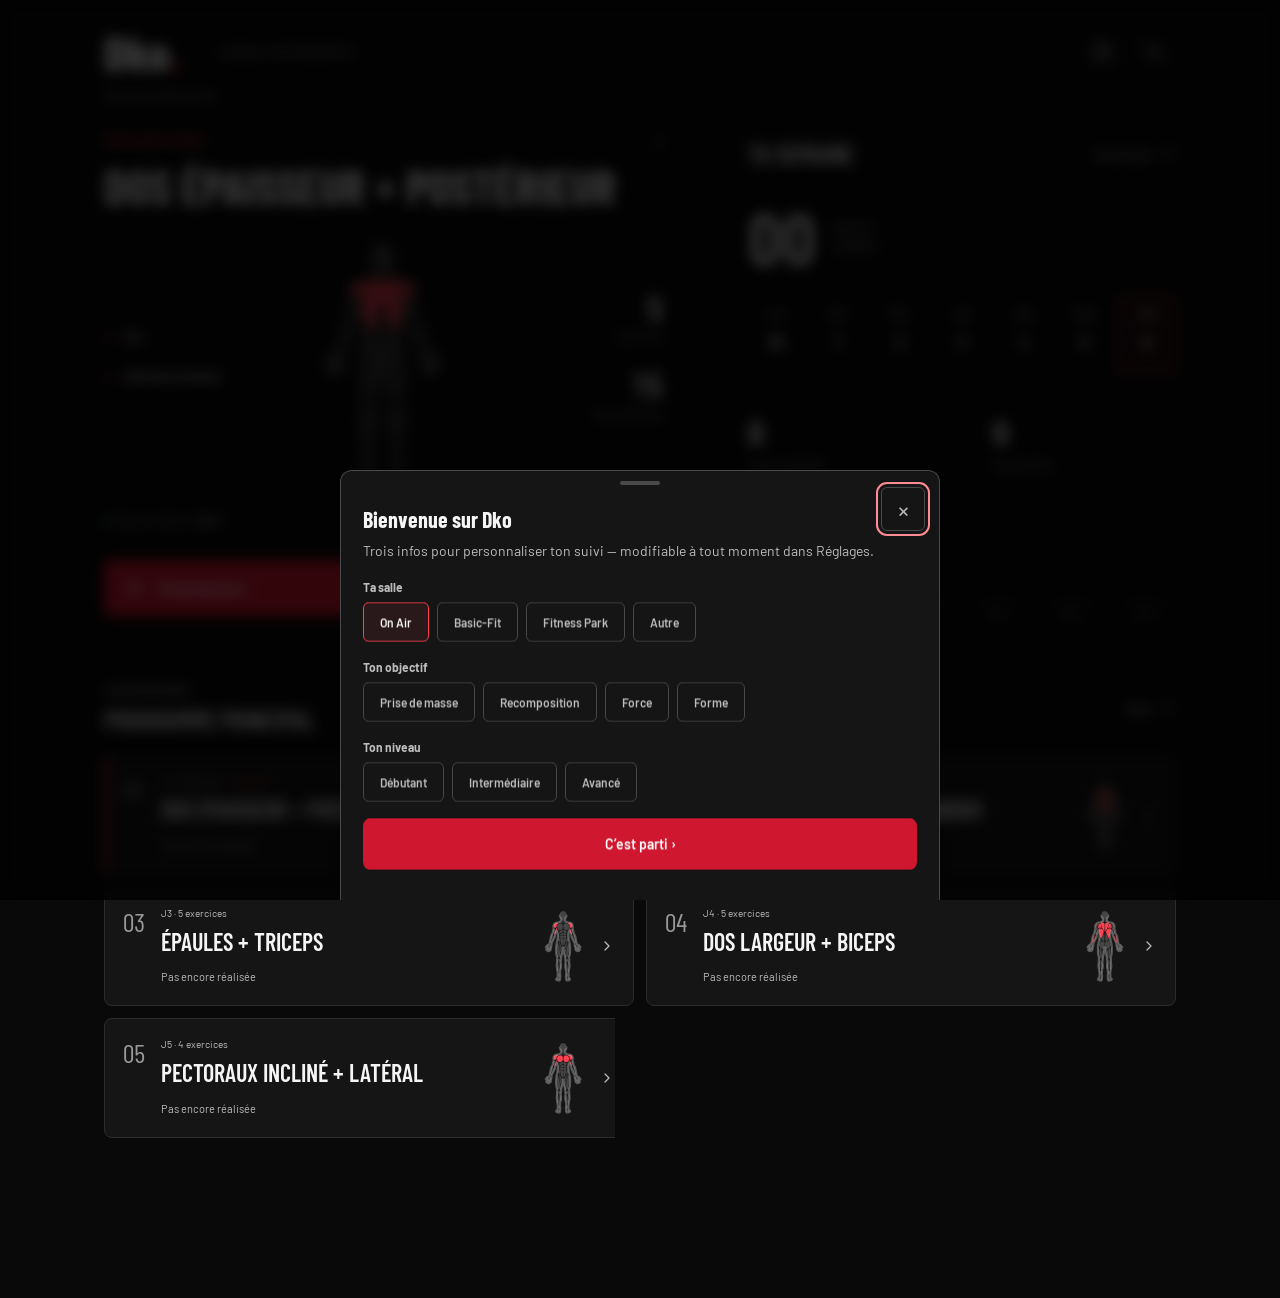
==== commit 48f36d39: "Add opt-in private Supabase backups with conflict protection Keep local-first storage, add email OTP" ====
--- a/MuscuApp/index.html
+++ b/MuscuApp/index.html
@@ -58,7 +58,11 @@
 <div id="toast" role="status" aria-live="polite"></div>
 
 <script src="./data-integrity.js" defer></script>
+<script src="./supabase-config.js" defer></script>
+<script src="./vendor/supabase-2.116.0.js" defer></script>
+<script src="./cloud-sync.js" defer></script>
 <script src="./bodymap.js" defer></script>
 <script src="./app.js" defer></script>
+<script src="./cloud-ui.js" defer></script>
 </body>
 </html>
--- a/MuscuApp/app.overrides.css
+++ b/MuscuApp/app.overrides.css
@@ -1,4 +1,4 @@
-/* Dko 4.25: athletic red/black, anatomy stage and focused workouts. */
+/* Dko 4.26: athletic red/black, anatomy stage and focused workouts. */
 :root{
   --bg:#090909;--card:#151515;--card2:#111;--input:#202020;--elev:#292929;
   --txt:#f5f5f5;--dim:#bcbcbc;--faint:#999;
@@ -202,6 +202,12 @@
 .comparison-date{color:var(--dim);font-size:11px;margin:10px 0 12px}
 .rest-setting{color:var(--dim);font-size:12px;margin-left:auto}
 .rest-setting .ui-icon{color:var(--ac)}
+.session-rest-editor{border-top:1px solid var(--line);padding-top:18px;margin-top:18px}
+.session-rest-presets{display:grid;grid-template-columns:repeat(6,minmax(0,1fr));gap:6px}
+.session-rest-presets .chip{padding:8px 0;min-width:0;min-height:44px}
+.session-rest-presets .chip[aria-pressed="true"]{border-color:var(--ac);background:var(--ac-soft);color:var(--txt)}
+.rest-inherit{margin-top:6px;white-space:normal;text-align:left}
+.rest-inherit[aria-pressed="true"]{color:var(--ac)}
 .rest-presets{display:grid;grid-template-columns:repeat(4,minmax(0,1fr));gap:8px}
 .rest-presets .sbtn{padding:8px 0}
 .rest-scope{font-size:13px;line-height:1.5;color:var(--dim);margin:16px 0}
@@ -417,3 +423,9 @@
 @media(prefers-reduced-motion:reduce){
   *,*::before,*::after{animation:none !important;transition:none !important;scroll-behavior:auto !important}
 }
+#cloudPanel{min-width:0}
+#cloudPanel .cloud-email,#cloudPanel p{overflow-wrap:anywhere}
+#cloudPanel .sbtn{display:inline-flex;align-items:center;justify-content:center;gap:8px;white-space:normal;min-width:0}
+#cloudPanel .ui-icon{flex:0 0 18px}
+#cloudPanel form{margin-bottom:18px}
+#cloudPanel .efield{margin-top:12px}
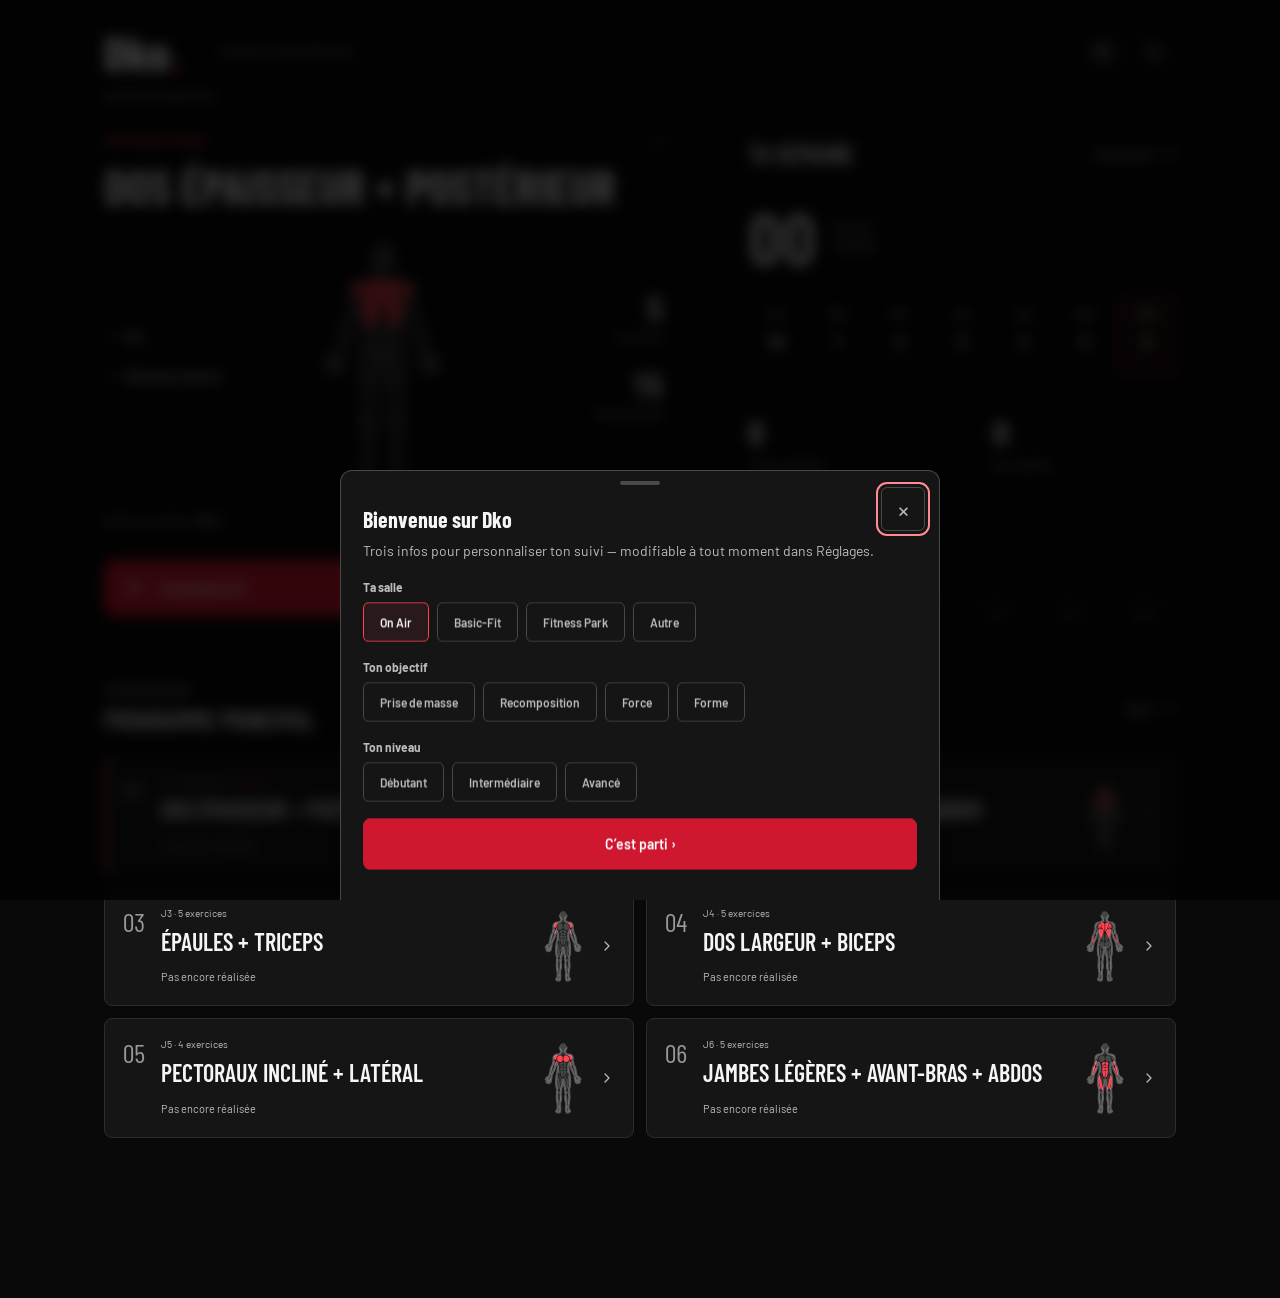
==== commit 5e2f635c: "feat: enable optional Google cloud backup Co-Authored-By: Codex <noreply@openai.com>" ====
--- a/MuscuApp/index.html
+++ b/MuscuApp/index.html
@@ -2,6 +2,7 @@
 <html lang="fr">
 <head>
 <meta charset="utf-8">
+<meta name="referrer" content="no-referrer">
 <meta name="viewport" content="width=device-width,initial-scale=1,viewport-fit=cover">
 <meta name="apple-mobile-web-app-capable" content="yes">
 <meta name="mobile-web-app-capable" content="yes">
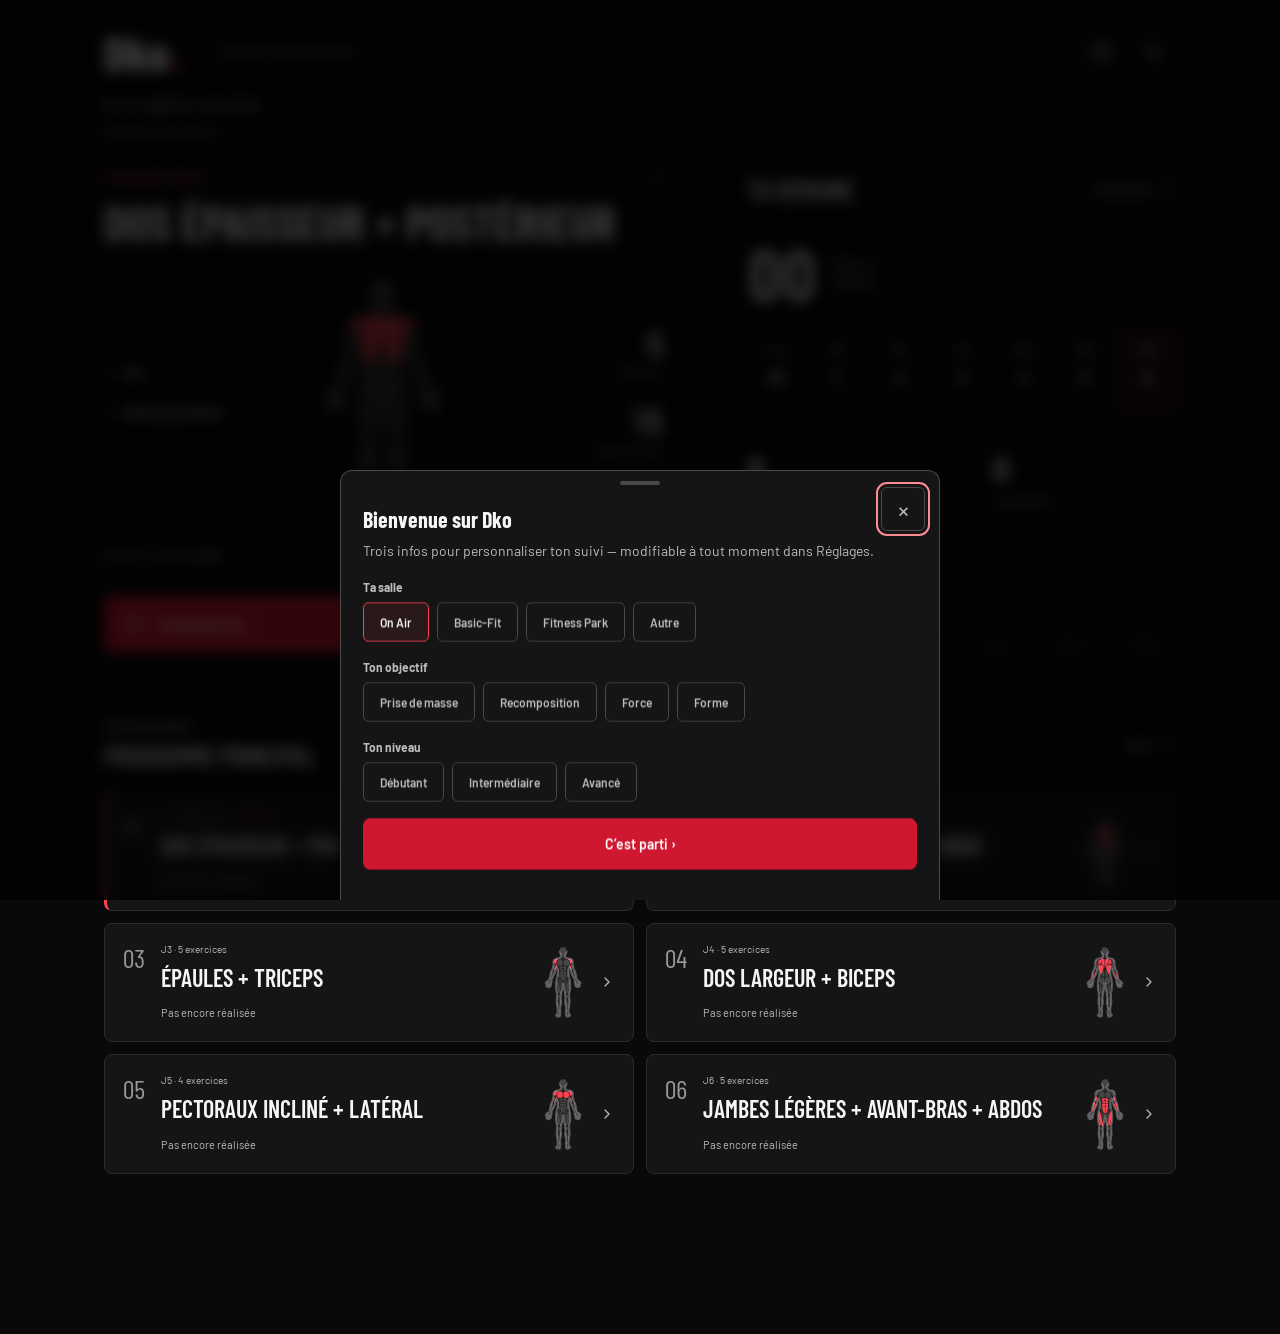
==== commit 25927116: "feat: expand exercise catalog and Matrix machine coverage Add 141 generic variants and 26 Matrix ent" ====
--- a/MuscuApp/index.html
+++ b/MuscuApp/index.html
@@ -63,6 +63,7 @@
 <script src="./vendor/supabase-2.116.0.js" defer></script>
 <script src="./cloud-sync.js" defer></script>
 <script src="./bodymap.js" defer></script>
+<script src="./exercise-catalog.js" defer></script>
 <script src="./app.js" defer></script>
 <script src="./cloud-ui.js" defer></script>
 </body>
--- a/MuscuApp/app.css
+++ b/MuscuApp/app.css
@@ -640,6 +640,20 @@
 }
 .howbtn::after{content:"";flex:0 0 auto}
 .howbtn:active{background:rgba(225,29,42,.22)}
+.replace-exercise{
+  display:flex;align-items:center;justify-content:space-between;width:100%;text-align:left;
+  margin-top:12px;padding:11px 15px;border-radius:13px;
+  border:1px solid var(--line2);font-size:.82rem;font-weight:700;color:var(--dim);
+  transition:border-color .18s,color .18s,background .18s;
+}
+.replace-exercise .ui-icon{width:16px;height:16px;stroke:currentColor}
+.replace-exercise:active{color:var(--ac);border-color:var(--ac);background:var(--ac-soft)}
+.replace-list{display:flex;flex-direction:column;gap:8px}
+.replace-option{display:grid;grid-template-columns:minmax(0,1fr) auto;column-gap:12px;align-items:center;text-align:left;width:100%;padding:13px 14px;border:.5px solid var(--line2);border-radius:13px;background:var(--card2);color:var(--txt)}
+.replace-option span{min-width:0;font-size:.9rem;font-weight:700;line-height:1.3}
+.replace-option small{grid-column:1;min-width:0;margin-top:4px;font-size:.72rem;color:var(--faint);white-space:nowrap;overflow:hidden;text-overflow:ellipsis}
+.replace-option .ui-icon{grid-column:2;grid-row:1 / span 2;width:17px;height:17px;stroke:var(--ac)}
+.replace-option:active{border-color:var(--ac);background:var(--ac-soft)}
 
 /* ---------- fiche exercice (sheet) ---------- */
 .exmap{padding:4px 0 12px}
@@ -760,6 +774,14 @@
 .mrow-b{flex:0 0 auto;font-family:var(--font-head);font-size:.7rem;font-weight:700;letter-spacing:.04em;text-transform:uppercase;color:var(--ac);border:1px solid rgba(225,29,42,.3);border-radius:7px;padding:3px 8px;white-space:nowrap}
 .machadd{display:flex;flex-direction:column;gap:8px;margin-top:4px}
 .machadd .sbtn{flex:none;justify-content:flex-start}
+.lib-modes{margin:0 0 14px}
+#sheet .library-filters{margin:0 0 13px}
+#sheet .library-filters summary{margin:0 0 11px;padding:8px 0;font-family:var(--font-head);font-size:.78rem;font-weight:700;letter-spacing:.07em;text-transform:uppercase;color:var(--dim)}
+#sheet .library-filters[open] summary::before{transform:rotate(45deg)}
+#sheet .library-filters .mfilters{margin-bottom:10px}
+#sheet .library-filters .text-link{padding:3px 0 0}
+.library-empty{padding:8px 0 2px}
+.library-empty .hempty{padding:12px 0 16px}
 
 /* ---------- calculateurs ---------- */
 .calcout{background:var(--card2);border:1px solid var(--line);border-radius:14px;padding:15px;margin-top:2px}
--- a/MuscuApp/app.overrides.css
+++ b/MuscuApp/app.overrides.css
@@ -429,3 +429,26 @@
 #cloudPanel .ui-icon{flex:0 0 18px}
 #cloudPanel form{margin-bottom:18px}
 #cloudPanel .efield{margin-top:12px}
+.library-choice label{display:flex;align-items:center;gap:12px;min-width:0;flex:1;cursor:pointer;min-height:44px}
+.library-choice input[type=checkbox],.library-remember input{width:20px;height:20px;flex:0 0 20px;accent-color:var(--ac)}
+.library-choice .mrow-main,.library-choice .mrow-n,.library-choice .mrow-mu{display:block}
+.library-choice .mrow-n,.library-choice .mrow-mu{white-space:normal;overflow-wrap:anywhere}
+.library-choice .icon-button[aria-pressed=true]{color:var(--ac)}
+.library-choice .icon-button[aria-pressed=true] svg{fill:var(--ac-soft)}
+.library-add{position:sticky;bottom:-30px;background:var(--card);padding:12px 0 calc(16px + env(safe-area-inset-bottom));border-top:1px solid var(--line);z-index:2}
+.library-add button{width:100%;min-height:48px;border-radius:8px}
+.library-add button:disabled{opacity:.45;cursor:default}
+.library-remember{display:flex;gap:10px;align-items:center;font-size:.85rem;margin:12px 0 20px;min-height:44px}
+#sheet .lib-modes{letter-spacing:0}
+#sheet .lib-modes button{min-width:0;letter-spacing:0;font-size:.84rem;min-height:44px}
+#sheet .library-scopes .mfchip{letter-spacing:0;min-height:40px}
+#sheet .library-filters summary{letter-spacing:0}
+#sheet:has(#libCustomName) .egrid3{grid-template-columns:repeat(2,minmax(0,1fr))}
+#sheet:has(#libCustomName) .efield{min-width:0}
+#sheet:has(#libCustomName) .efield input,#sheet:has(#libCustomName) .efield select{min-width:0}
+@media(max-width:400px){#sheet:has(#libCustomName) .egrid{grid-template-columns:minmax(0,1fr)}}
+.personal-library{margin:0 0 16px}
+.personal-library summary{min-height:44px;font-size:.9rem;color:var(--txt)}
+.cloud-status{min-height:36px;font-size:.78rem;color:var(--dim);text-align:left;white-space:normal}
+.cloud-status[data-saved=true]{color:var(--ok)}
+.machineviz{grid-template-columns:minmax(0,1fr)}
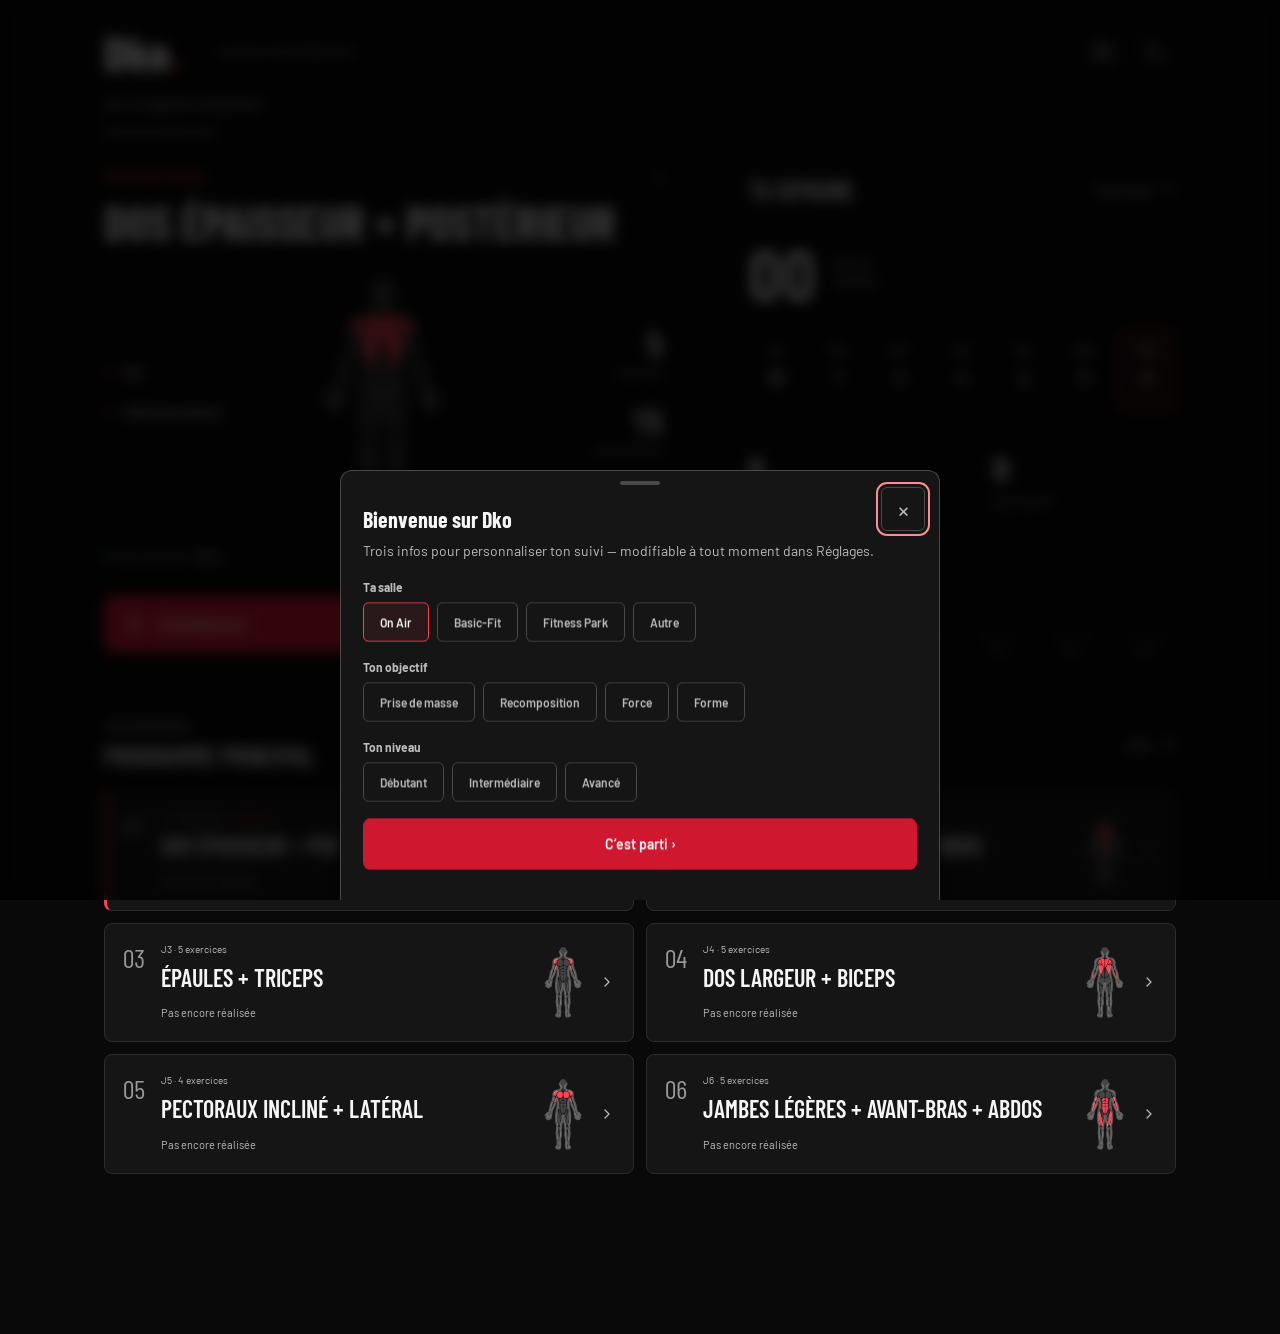
==== commit d2ccb10e: "feat: add private coach sharing and versioned program editing Add permanent student codes, coach per" ====
--- a/MuscuApp/index.html
+++ b/MuscuApp/index.html
@@ -20,6 +20,7 @@
 <link rel="stylesheet" href="https://fonts.googleapis.com/css2?family=Barlow+Condensed:wght@500;600;700&family=Barlow:wght@400;500;600;700&display=swap">
 <link rel="stylesheet" href="./app.css">
 <link rel="stylesheet" href="./app.overrides.css">
+<link rel="stylesheet" href="./coach.css">
 </head>
 <body>
 
@@ -62,9 +63,11 @@
 <script src="./supabase-config.js" defer></script>
 <script src="./vendor/supabase-2.116.0.js" defer></script>
 <script src="./cloud-sync.js" defer></script>
+<script src="./coach-sync.js" defer></script>
 <script src="./bodymap.js" defer></script>
 <script src="./exercise-catalog.js" defer></script>
 <script src="./app.js" defer></script>
 <script src="./cloud-ui.js" defer></script>
+<script src="./coach-ui.js" defer></script>
 </body>
 </html>
--- a/MuscuApp/coach.css
+++ b/MuscuApp/coach.css
@@ -0,0 +1,21 @@
+.coach{max-width:1040px;margin:0 auto;letter-spacing:0}
+.coach-progress-table{overflow-x:auto}.coach-progress-table table{border-collapse:collapse;width:100%;font-size:13px}.coach-progress-table th,.coach-progress-table td{text-align:left;padding:12px 6px;border-bottom:1px solid var(--line2)}.coach-progress-table th{color:var(--dim);font-weight:600}
+.coach .sr-only{position:absolute;width:1px;height:1px;overflow:hidden;clip:rect(0,0,0,0);white-space:nowrap}
+.coach .coach-code code{display:grid;grid-template-columns:repeat(4,minmax(0,1fr));gap:0 12px;line-height:1.8}
+#sheet[aria-hidden="true"]:has(#coachLibrary){visibility:hidden}
+body:has(#coachRoot) #sheet[aria-hidden="true"]{visibility:hidden}
+.coach-identity>.sbtn{flex:none;padding:10px 12px}
+.coach h1{font-size:32px;line-height:1.1;margin:0}.coach h2{font-size:22px;margin:24px 0 14px}.coach h3{font-size:18px;margin:16px 0 10px}
+.coach p{line-height:1.5}.coach-head,.coach-identity,.coach-toolbar,.coach-actions,.coach-permission,.coach-exercise>header{display:flex;align-items:center;gap:12px}
+.coach-head,.coach-identity,.coach-permission,.coach-exercise>header{justify-content:space-between}.coach-head{margin:8px 0 24px}.coach-eyebrow{color:var(--ac);font-size:12px;font-weight:800;margin-bottom:6px}
+.coach-tabs{display:flex;border-bottom:1px solid var(--line2);gap:24px}.coach-tabs button{border:0;border-bottom:3px solid transparent;border-radius:0;background:none;color:var(--dim);padding:14px 0;min-height:48px;font:inherit;font-weight:700}.coach-tabs button[aria-pressed=true]{border-color:var(--ac);color:var(--txt)}
+.coach-icon{display:inline-flex;align-items:center;justify-content:center;width:44px;height:44px;flex-shrink:0;padding:0;background:var(--input);color:var(--txt);border:1px solid var(--line2);border-radius:6px;cursor:pointer}.coach-icon .ui-icon{width:18px;height:18px}.coach-icon:disabled{opacity:.35;cursor:default}
+.coach .sbtn{display:inline-flex;align-items:center;justify-content:center;gap:8px;min-height:44px;border-radius:6px;white-space:normal;line-height:1.3}.coach .sbtn .ui-icon{flex-shrink:0}.coach-actions{flex-wrap:wrap;margin:18px 0}.coach-notice:empty{display:none}.coach-notice{color:var(--danger);padding:12px 0}.coach-status{color:var(--dim);font-size:14px}
+.coach-field{display:flex;flex-direction:column;gap:7px;min-width:0;flex:1;margin:10px 0}.coach-field>span{font-size:13px;color:var(--dim);font-weight:600}.coach-field input,.coach-field select,.coach-field textarea,.coach-permission select{width:100%;min-width:0;box-sizing:border-box;min-height:44px;padding:11px 12px;background:var(--input);border:1px solid var(--line2);color:var(--txt);border-radius:6px;font:inherit;font-size:16px;letter-spacing:0}.coach-field textarea{min-height:86px;resize:vertical}.coach-field select[multiple]{min-height:120px}.coach input:focus-visible,.coach select:focus-visible,.coach textarea:focus-visible,.coach button:focus-visible{outline:2px solid var(--ac);outline-offset:3px}
+.coach-grid{display:grid;grid-template-columns:repeat(2,minmax(0,1fr));gap:0 16px}.coach-toolbar{flex-wrap:wrap}.coach-toolbar>.coach-field{min-width:160px}.coach-check{display:flex;align-items:flex-start;gap:12px;line-height:1.5;margin:20px 0}.coach-check input{width:20px;height:20px;flex-shrink:0;accent-color:var(--ac);margin-top:2px}
+.coach-code{display:flex;align-items:center;gap:16px;max-width:600px;padding:18px 0;border-block:1px solid var(--line2)}.coach-code code{font-family:ui-monospace,monospace;font-size:17px;line-height:1.8;overflow-wrap:anywhere;user-select:all}.coach-code .coach-icon{margin-left:auto}.coach-permission{padding:16px 0;border-bottom:1px solid var(--line);flex-wrap:wrap}.coach-permission strong{overflow-wrap:anywhere;flex:1;min-width:100px}.coach-permission label{max-width:100%;width:180px}.coach-conflict{border-left:3px solid var(--ac);padding:0 0 4px 16px;margin:20px 0}
+.coach-identity{padding:18px 0;border-bottom:1px solid var(--line);flex-wrap:wrap}.coach-identity>span{font-weight:700;overflow-wrap:anywhere}.coach-count{color:var(--dim);font-size:16px}.coach-students{display:grid;grid-template-columns:repeat(2,minmax(0,1fr));gap:12px}.coach-student{display:grid;grid-template-columns:40px minmax(0,1fr) 20px;align-items:center;gap:12px;padding:18px;text-align:left;color:var(--txt);background:var(--card);border:1px solid var(--line2);border-radius:8px;font:inherit;cursor:pointer}.coach-student strong,.coach-student small{display:block;overflow-wrap:anywhere}.coach-student small{font-size:12px;line-height:1.6;color:var(--dim);margin-top:3px}.coach-avatar{display:grid;place-items:center;width:40px;height:40px;border-radius:50%;background:var(--ac-soft);color:var(--txt);font-weight:700}.coach-delivery{grid-column:2/4;font-size:12px;color:var(--dim);padding-top:8px;border-top:1px solid var(--line)}
+.coach-dossier-head{margin-top:20px}.coach-dossier-head h2{margin:0 0 8px;overflow-wrap:anywhere}.coach-dossier-head>span{color:var(--dim);font-size:13px}.coach-summary{padding:16px 0;border-bottom:1px solid var(--line2)}.coach-summary>strong{font-size:18px}.coach summary{min-height:44px;padding:12px 0;cursor:pointer;line-height:1.4;overflow-wrap:anywhere}.coach-summary p{padding-left:16px;font-size:14px}.coach-summary small{display:block;color:var(--dim);margin-top:4px}.coach-metrics{display:flex;gap:40px;border-block:1px solid var(--line2);padding:20px 0;margin:24px 0}.coach-metrics strong{display:block;font-size:28px}.coach-metrics span{font-size:12px;color:var(--dim)}.coach-workout{border-bottom:1px solid var(--line)}.coach-workout summary>span{display:block;font-size:13px;color:var(--dim);margin-top:4px}.coach-performance{padding:12px 0 12px 16px;border-top:1px solid var(--line);font-size:14px}.coach-performance p{margin:8px 0}.coach-feeling{color:var(--dim);border-left:2px solid var(--ac);padding-left:12px}
+.coach-session{padding:12px 0 20px}.coach-exercise{padding:18px 0;border-top:1px solid var(--line2)}.coach-exercise>header{flex-wrap:wrap}.coach-exercise>header h3{margin:0}.coach-exercise>header>div{display:flex;gap:6px}.coach-publish{border-top:2px solid var(--ac);padding-top:18px;margin-top:24px}.coach-publish>.sbtn{width:100%}.coach-library-row{display:flex;align-items:center;justify-content:space-between;gap:12px;width:100%;background:none;border:0;border-bottom:1px solid var(--line2);color:var(--txt);padding:14px 0;text-align:left;font:inherit}.coach-library-row strong,.coach-library-row small{display:block}.coach-library-row small{font-size:12px;color:var(--dim);margin-top:6px}.coach-library-row>.ui-icon{flex-shrink:0}.coach-version{padding:16px 0;border-bottom:1px solid var(--line2)}.coach-version small{display:block;color:var(--dim);margin-bottom:12px}.coach-compare section{border-bottom:1px solid var(--line2);padding:12px 0}.coach-compare .coach-summary small{display:block;color:var(--dim)}
+@media(max-width:600px){.coach-students{grid-template-columns:1fr}.coach-identity .sbtn{font-size:13px}.coach-toolbar{gap:8px}.coach-toolbar>.coach-field{flex-basis:100%}.coach-exercise>header{gap:10px}.coach-exercise>header h3{font-size:16px}.coach-exercise>header>div{gap:4px}.coach-grid{gap:0 10px}.coach-code{gap:8px}.coach-code code{font-size:15px}.coach-metrics{gap:24px}}
+@media(prefers-reduced-motion:reduce){.coach *{animation:none!important;transition:none!important}}
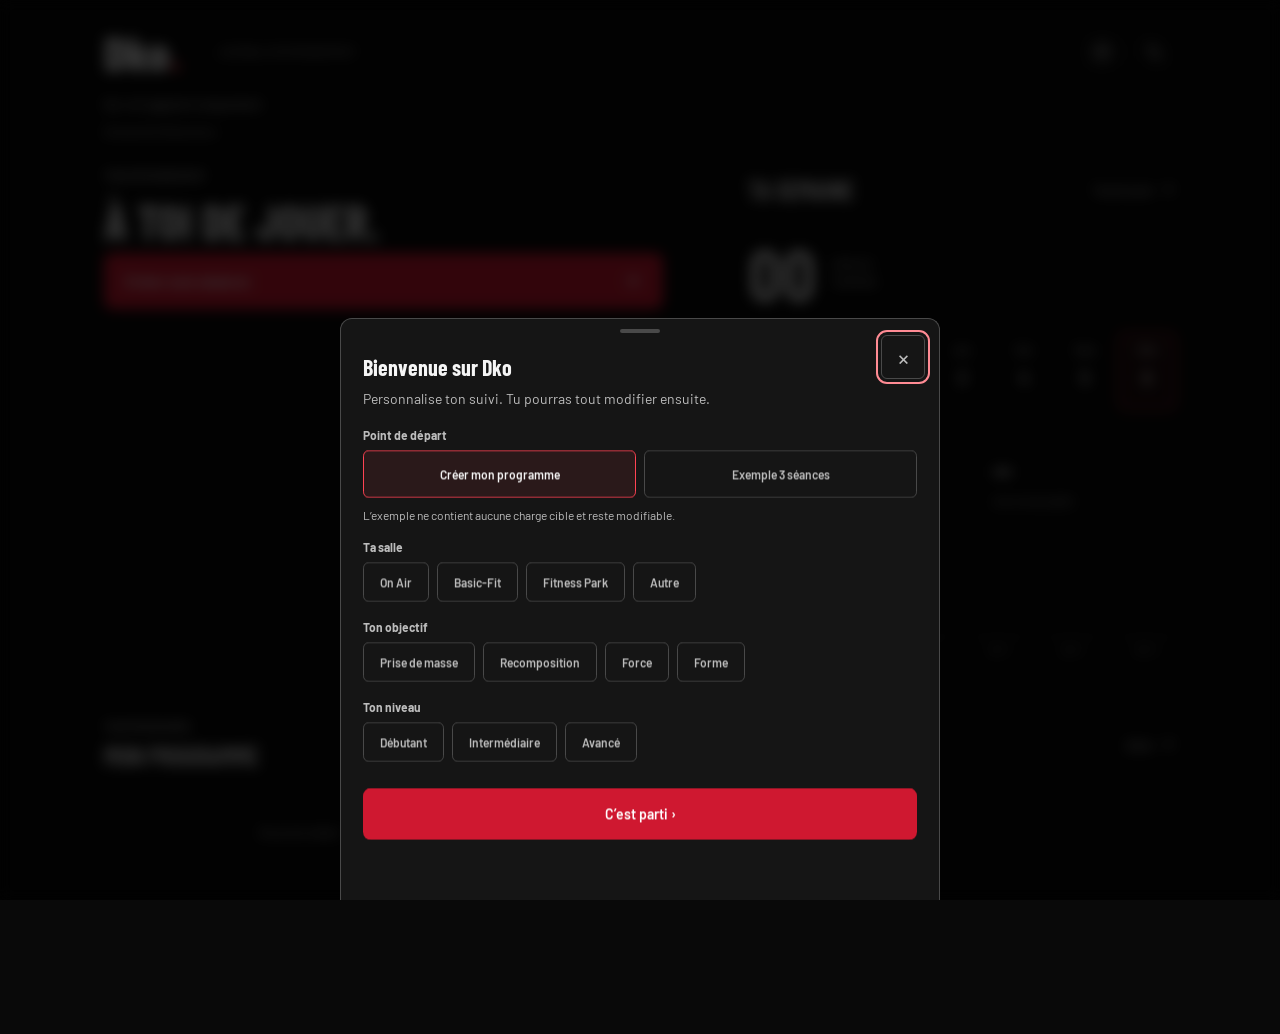
==== commit 48e6e7de: "Complete home and follow-up polish with verified offline exercise photos Co-Authored-By: Codex <nore" ====
--- a/MuscuApp/index.html
+++ b/MuscuApp/index.html
@@ -66,6 +66,7 @@
 <script src="./coach-sync.js" defer></script>
 <script src="./bodymap.js" defer></script>
 <script src="./exercise-catalog.js" defer></script>
+<script src="./exercise-media.js" defer></script>
 <script src="./app.js" defer></script>
 <script src="./cloud-ui.js" defer></script>
 <script src="./coach-ui.js" defer></script>
--- a/MuscuApp/app.css
+++ b/MuscuApp/app.css
@@ -145,6 +145,10 @@
 .pmeta{display:flex;justify-content:space-between;font-size:.72rem;color:var(--faint);padding:0 2px 7px}
 .pbar{height:5px;background:rgba(255,255,255,.09);border-radius:3px;margin:0 2px 20px;overflow:hidden}
 .pbar i{display:block;height:100%;background:linear-gradient(90deg,var(--ac-deep),var(--ac-hi));box-shadow:0 0 10px var(--ac-glow);width:0;transition:width .25s ease}
+.assist-weight{display:flex;align-items:center;justify-content:space-between;gap:12px;margin:-6px 2px 18px;font-size:.82rem;color:var(--dim)}
+.assist-weight input{width:86px;min-height:44px;padding:9px 10px;text-align:right;background:var(--input);border:1px solid var(--line);border-radius:8px;color:var(--txt);font:inherit;font-variant-numeric:tabular-nums}
+.assist-weight input:focus{outline:2px solid var(--ac);outline-offset:2px}
+.assist-weight input[aria-invalid="true"],#we-bodyweight[aria-invalid="true"]{border-color:var(--ac)}
 
 /* ---------- carte exercice ---------- */
 .card{
@@ -344,6 +348,7 @@
 .exfill{fill:var(--ac-soft);stroke:none}
 .exline{fill:none;stroke:var(--ac);stroke-width:2.4;stroke-linejoin:round;stroke-linecap:round;filter:drop-shadow(0 0 4px var(--ac-glow))}
 .exdot{fill:var(--ac-hi)}
+.trend-caption span{display:block;margin-top:2px}
 .expicklist{display:flex;flex-direction:column;gap:8px;max-height:50vh;overflow-y:auto}
 .expicklist .sbtn{flex:none}
 
--- a/MuscuApp/app.overrides.css
+++ b/MuscuApp/app.overrides.css
@@ -17,6 +17,30 @@
   --ac:#ee8dbb;--ac-hi:#f9b3d6;--ac-deep:#82254f;--button-ac:#a52c64;
   --ac-soft:rgba(238,141,187,.10);--ac-veil:transparent;--ac-glow:transparent;
   --ok:#91d7c1;--danger:#ff9aab;
+}
+:root[data-theme="emerald"]{
+  --bg:#0c1110;--card:#151d1a;--card2:#111815;--input:#202b25;--elev:#2b362f;
+  --txt:#f3f7f4;--dim:#b9cac1;--faint:#93a89b;
+  --line:#2a3b32;--line2:#4b6254;
+  --ac:#65dab0;--ac-hi:#96efcb;--ac-deep:#40b58a;--button-ac:#4bc594;
+  --ac-soft:rgba(101,218,176,.12);--ac-veil:transparent;--ac-glow:transparent;
+  --ok:#8dbdff;--danger:#ff9b91;--on-ac:#092017;
+}
+:root[data-theme="gold"]{
+  --bg:#12100c;--card:#1e1a13;--card2:#17140f;--input:#2b251a;--elev:#362e21;
+  --txt:#f6f3eb;--dim:#cbbfa9;--faint:#a99c85;
+  --line:#393225;--line2:#61533c;
+  --ac:#e9c57a;--ac-hi:#f4dda5;--ac-deep:#cfa757;--button-ac:#d5ad60;
+  --ac-soft:rgba(233,197,122,.12);--ac-veil:transparent;--ac-glow:transparent;
+  --ok:#8ad7b4;--danger:#ff9b91;--on-ac:#20170a;
+}
+:root[data-theme="glacier"]{
+  --bg:#0e1112;--card:#181d1f;--card2:#121719;--input:#252d30;--elev:#30383b;
+  --txt:#f0f6f6;--dim:#bbcbd0;--faint:#91a6ac;
+  --line:#2f3c40;--line2:#4f6369;
+  --ac:#75d7e4;--ac-hi:#a7ebf2;--ac-deep:#48aebd;--button-ac:#55b9c8;
+  --ac-soft:rgba(117,215,228,.12);--ac-veil:transparent;--ac-glow:transparent;
+  --ok:#98d6ae;--danger:#ff9e95;--on-ac:#071b1e;
 }
 body,:root[data-theme="rose"] body{background:var(--bg);line-height:1.5;letter-spacing:0}
 *,*::before,*::after{letter-spacing:0 !important}
@@ -83,6 +107,7 @@
 .stage-readiness{display:flex;align-items:center;gap:6px;font-size:11px;color:var(--dim);flex-wrap:wrap}
 .stage-readiness b{font-weight:500;color:var(--txt)}
 .stage-readiness i{width:5px;height:5px;background:var(--ok);border-radius:50%}
+.stage-readiness.unrated i{background:var(--faint)}
 .body-side{display:flex;border-bottom:1px solid var(--line)}
 .body-side button{padding:8px 12px;font-size:12px;color:var(--dim);border:0;border-radius:0;background:none}
 .body-side button[aria-pressed="true"]{color:var(--txt);box-shadow:inset 0 -2px var(--ac)}
@@ -152,6 +177,16 @@
 .scard .sname{font-size:16px;font-weight:600;padding:5px 0}
 .scard .smeta,.scard .slast{font-size:12px;line-height:1.5}
 .scard .srow{flex-wrap:wrap;gap:4px 12px}
+.scard.mgmt .srow{flex-wrap:nowrap;gap:8px}
+.scard.mgmt .ebtns{flex:none;gap:6px}
+.scard.mgmt .sname{font-family:var(--font-body);line-height:1.4;overflow-wrap:anywhere}
+.scard.mgmt .smeta{font-size:13px}
+.scard.mgmt .icon-button{border-color:var(--line);border-radius:6px}
+.scard.mgmt .grip{display:flex;align-items:center;justify-content:center;min-width:24px;min-height:44px;padding:0}
+.session-actions{display:grid;gap:8px;margin-top:20px}
+#sheet .session-actions .sbtn{display:flex;justify-content:flex-start;gap:12px;padding:14px;text-align:left}
+.session-actions .sbtn:disabled{opacity:.4;cursor:default}
+.session-actions .session-delete{color:var(--danger);margin-top:12px}
 .scard.reco,.pcard.on{border-color:var(--line2);box-shadow:none}
 .recobadge,.cdone{font-size:10px;border-radius:4px;background:var(--ac-soft);color:var(--ac);border:0;padding:3px 6px}
 .backupbanner{background:none;border:1px solid var(--line);border-radius:8px;box-shadow:none;padding:12px;gap:10px}
@@ -297,6 +332,8 @@
 .efield input,.efield textarea,.efield select,.wrow .we,#sheet textarea.io{background:var(--input);border:1px solid var(--line2);border-radius:6px}
 .efield label{font-size:12px;text-transform:none;color:var(--dim)}
 .efield{margin-bottom:14px}
+#setRest{margin-bottom:8px}
+#restChips{flex-wrap:wrap}
 .ecard{background:none;border:0;border-top:1px solid var(--line);border-radius:0;box-shadow:none;padding:20px 0}
 #exlist .ecard{margin-bottom:16px}
 .ebtn{background:none;border:1px solid var(--line2);border-radius:6px;min-height:44px}
@@ -311,11 +348,41 @@
 .mfilters{gap:8px}
 .mfchip,.chip{min-height:40px;border-radius:6px;font-size:12px;text-transform:none;background:none;box-shadow:none;padding:8px 10px}
 .mfchip.on,.chip.on,.mfchip.alt.on{color:var(--txt);border-color:var(--ac);background:var(--ac-soft);box-shadow:none}
+#themeChips{display:grid;grid-template-columns:repeat(2,minmax(0,1fr));gap:8px}
+#themeChips .theme-option{display:flex;align-items:center;justify-content:flex-start;gap:10px;min-height:48px;min-width:0;padding:10px 12px;text-align:left;white-space:normal}
+#themeChips .theme-swatch{width:18px;height:18px;flex:none;border-radius:50%;border:1px solid rgba(255,255,255,.28)}
+#themeChips .theme-swatch.dark{background:#ff4353}
+#themeChips .theme-swatch.rose{background:#ee8dbb}
+#themeChips .theme-swatch.emerald{background:#65dab0}
+#themeChips .theme-swatch.gold{background:#e9c57a}
+#themeChips .theme-swatch.glacier{background:#75d7e4}
+#silhouetteChips{display:grid;grid-template-columns:repeat(2,minmax(0,1fr));gap:8px}
+#silhouetteChips .chip{min-height:48px}
+.onboarding-plans{display:grid;grid-template-columns:repeat(2,minmax(0,1fr));gap:8px}
+.onboarding-plans .chip{min-height:48px;white-space:normal}
+.field-hint{display:block;margin-top:8px;font-size:12px;color:var(--dim)}
+#sheet:has(.onboarding-plans)>.sbtns{position:sticky;bottom:calc(-30px - env(safe-area-inset-bottom));z-index:2;background:var(--card);padding:10px 0 calc(30px + env(safe-area-inset-bottom))}
+#sheet:has(.onboarding-plans) #obGo{width:100%}
 .mrow{background:none;border:0;border-bottom:1px solid var(--line);border-radius:0;box-shadow:none;margin:0;padding:16px 0;gap:14px}
-.mrow-main,.mrow-n{min-width:0;overflow-wrap:anywhere;white-space:normal}
-.mrow-n{font-size:15px;font-weight:600}
-.mrow-mu{font-size:12px;white-space:normal;line-height:1.5;margin-top:5px}
-.mrow-b{flex-shrink:0;max-width:28%;font-size:10px;white-space:normal;text-transform:none;border:0;border-left:1px solid var(--line);border-radius:0;padding:0 0 0 10px;color:var(--dim)}
+.mrow-main,.mrow-n,.mrow-mu{display:block;min-width:0;overflow-wrap:anywhere;white-space:normal}
+.mrow-n{font-family:var(--font-body);font-size:15px;font-weight:600;line-height:1.45}
+.mrow-mu{font-family:var(--font-body);font-size:13px;line-height:1.5;margin-top:5px}
+.mrow-b{flex-shrink:0;max-width:28%;font-family:var(--font-body);font-size:12px;line-height:1.4;overflow-wrap:anywhere;white-space:normal;text-transform:none;border:0;border-left:1px solid var(--line);border-radius:0;padding:0 0 0 10px;color:var(--dim)}
+#mlist .mrow{display:grid;grid-template-columns:64px minmax(0,1fr);column-gap:14px;row-gap:4px;align-items:start}
+#mlist .mrow-main,#mlist .mrow-b{grid-column:2}
+#mlist .mrow-b{max-width:none;border:0;padding:0;font-size:12px;color:var(--faint)}
+.exercise-preview{grid-column:1;grid-row:1 / 3;position:relative;display:grid;place-items:center;width:64px;height:64px;border-radius:6px;background:var(--input);color:var(--faint);overflow:hidden;align-self:center}
+.exercise-preview img{position:absolute;inset:0;width:100%;height:100%;object-fit:contain;background:var(--input)}
+.movement-photos{display:grid;grid-template-columns:repeat(2,minmax(0,1fr));gap:10px;margin:16px 0 24px}
+.movement-photos:empty{display:none}
+.movement-photos figure{min-width:0;margin:0}
+.movement-photos img{display:block;width:100%;aspect-ratio:3 / 2;object-fit:contain;background:var(--input);border-radius:6px}
+.movement-photos figcaption{font-size:12px;color:var(--dim);padding-top:6px;text-align:center}
+.followup-empty{padding:24px 0 32px;border-bottom:1px solid var(--line);margin-bottom:24px}
+.followup-empty>.ui-icon{width:36px;height:36px;color:var(--ac);margin-bottom:20px}
+.followup-empty h2{font-family:var(--font-body);font-size:24px;line-height:1.3;max-width:360px;margin:0 0 12px}
+.followup-empty p{font-size:15px;line-height:1.5;color:var(--dim);margin:0 0 24px}
+.followup-empty .bigbtn{display:flex;align-items:center;justify-content:center;gap:12px;max-width:360px;margin:0}
 .seg{background:var(--card);border:1px solid var(--line);border-radius:8px;padding:4px}
 .segb{font-size:13px;text-transform:none;border-radius:5px;min-height:44px}
 .segb.on{background:var(--elev);color:var(--txt);box-shadow:none}
@@ -343,7 +410,7 @@
 .hmus{gap:12px}
 .bmap{background:none;border:0;border-radius:0}
 .bbox,.sumbox{background:var(--card);border:1px solid var(--line);border-radius:8px;box-shadow:none}
-.pcard .pname{font-size:18px;line-height:1.3;text-transform:none;flex-wrap:wrap}
+.pcard .pname{font-family:var(--font-body);font-size:17px;line-height:1.4;text-transform:none;flex-wrap:wrap;overflow-wrap:anywhere}
 .pa{background:none;border:1px solid var(--line2);border-radius:6px;font-size:12px;min-height:40px;padding:8px 10px}
 .pactions{gap:8px}
 .empty,.hempty{padding:30px 16px;text-align:center;color:var(--dim);font-size:14px;line-height:1.6}
@@ -393,28 +460,41 @@
   .wcoach-r{flex-direction:column;align-items:flex-end;gap:2px}
   .finish,.pausebtn{padding:10px}
   .hstats{gap:16px}
+  #mlist .mrow{grid-template-columns:52px minmax(0,1fr);column-gap:10px}
+  .exercise-preview{width:52px;height:52px}
 }
 @media(max-width:800px){
-  .home-layout{grid-template-columns:minmax(0,1fr);gap:28px}
-  .dash-top{padding-top:20px}
-  .home-date{padding-bottom:22px}
+  .home-layout{grid-template-columns:minmax(0,1fr);gap:22px}
+  .dash-top{padding-top:14px;padding-bottom:4px}
+  .dash-brand h1{font-size:40px}
+  .home-date{padding-bottom:14px}
   .brand-caption{display:none}
-  .stage-scene{grid-template-columns:minmax(0,1fr) 112px minmax(0,1fr);min-height:234px}
-  .stage-anatomy svg{width:112px;height:224px}
-  .week-panel{border-left:0;border-top:1px solid var(--line);padding:24px 0 0}
-  .weekly-lead{margin:16px 0}
+  .session-stage h2{font-size:34px;line-height:1.1;margin:8px 0 4px}
+  .stage-scene{grid-template-columns:minmax(0,1fr) 84px minmax(0,1fr);min-height:176px;gap:10px}
+  .stage-anatomy svg{width:84px;height:168px}
+  .stage-muscles,.stage-numbers{gap:16px}
+  .stage-numbers b{font-size:28px}
+  .stage-foot{margin:0 0 10px}
+  .stage-start.bigbtn{padding:14px 16px}
+  .week-panel{border-left:0;border-top:1px solid var(--line);padding:18px 0 0}
+  .weekly-lead{margin:10px 0 14px;gap:12px}
+  .weekly-lead>b{font-size:42px}
+  .weekstrip{margin-bottom:16px}
+  .weekly-metrics{padding:14px 0}
   .session-library{grid-template-columns:minmax(0,1fr)}
   .session-tile{padding:16px;gap:12px}
   .session-tile.recommended{padding-left:14px}
 }
 @media(max-height:700px) and (max-width:800px){
   .dash-top{padding-top:12px}
-  .stage-scene{min-height:124px;grid-template-columns:minmax(0,1fr) 62px minmax(0,1fr)}
-  .stage-anatomy svg{width:62px;height:124px}
-  .home-date{padding-bottom:8px}
+  .session-stage h2{font-size:28px;margin:6px 0 4px}
+  .stage-scene{min-height:128px;grid-template-columns:minmax(0,1fr) 64px minmax(0,1fr)}
+  .stage-anatomy svg{width:64px;height:128px}
+  .home-date{padding-bottom:4px}
   .stage-foot{margin:0 0 8px}
   .home-layout{gap:20px}
   .stage-muscles,.stage-numbers{gap:10px}
+  .stage-start.bigbtn{padding:12px 16px}
 }
 @media(hover:hover){
   .scard:hover,.mrow:hover{background:var(--card2);border-color:var(--line2)}
@@ -435,6 +515,10 @@
 .library-choice .mrow-n,.library-choice .mrow-mu{white-space:normal;overflow-wrap:anywhere}
 .library-choice .icon-button[aria-pressed=true]{color:var(--ac)}
 .library-choice .icon-button[aria-pressed=true] svg{fill:var(--ac-soft)}
+.library-choice .icon-button{flex:0 0 44px}
+.library-detail{padding:8px 0 24px 16px;border-left:2px solid var(--ac);min-width:0;overflow-wrap:anywhere}
+.library-detail[hidden]{display:none}
+.library-detail h3{font-size:18px;line-height:1.3;margin:4px 0 12px}
 .library-add{position:sticky;bottom:-30px;background:var(--card);padding:12px 0 calc(16px + env(safe-area-inset-bottom));border-top:1px solid var(--line);z-index:2}
 .library-add button{width:100%;min-height:48px;border-radius:8px}
 .library-add button:disabled{opacity:.45;cursor:default}
@@ -452,3 +536,7 @@
 .cloud-status{min-height:36px;font-size:.78rem;color:var(--dim);text-align:left;white-space:normal}
 .cloud-status[data-saved=true]{color:var(--ok)}
 .machineviz{grid-template-columns:minmax(0,1fr)}
+#storageConflict{box-sizing:border-box;width:min(440px,calc(100vw - 32px));max-height:calc(100dvh - 32px);overflow:auto;margin:auto;padding:24px;border:1px solid var(--line2);border-radius:8px;background:var(--card);color:var(--txt);box-shadow:0 20px 60px rgba(0,0,0,.45)}
+#storageConflict::backdrop{background:rgba(0,0,0,.78)}
+#storageConflict h2{font-size:20px;line-height:1.25;margin:0 0 12px}#storageConflict p{font-size:14px;line-height:1.5;color:var(--dim);margin:0 0 22px}
+.storage-conflict-actions{display:grid;gap:10px}.storage-conflict-actions button{min-height:48px;padding:10px 14px;border:1px solid var(--line2);border-radius:6px;background:var(--input);color:var(--txt);font:inherit;font-weight:700;cursor:pointer}.storage-conflict-actions #conflictReload{background:var(--ac);border-color:var(--ac);color:#fff}
--- a/MuscuApp/coach.css
+++ b/MuscuApp/coach.css
@@ -8,14 +8,18 @@
 .coach h1{font-size:32px;line-height:1.1;margin:0}.coach h2{font-size:22px;margin:24px 0 14px}.coach h3{font-size:18px;margin:16px 0 10px}
 .coach p{line-height:1.5}.coach-head,.coach-identity,.coach-toolbar,.coach-actions,.coach-permission,.coach-exercise>header{display:flex;align-items:center;gap:12px}
 .coach-head,.coach-identity,.coach-permission,.coach-exercise>header{justify-content:space-between}.coach-head{margin:8px 0 24px}.coach-eyebrow{color:var(--ac);font-size:12px;font-weight:800;margin-bottom:6px}
-.coach-tabs{display:flex;border-bottom:1px solid var(--line2);gap:24px}.coach-tabs button{border:0;border-bottom:3px solid transparent;border-radius:0;background:none;color:var(--dim);padding:14px 0;min-height:48px;font:inherit;font-weight:700}.coach-tabs button[aria-pressed=true]{border-color:var(--ac);color:var(--txt)}
+.coach-tabs{display:flex;border-bottom:1px solid var(--line2);gap:24px;overflow-x:auto}.coach-tabs button{border:0;border-bottom:3px solid transparent;border-radius:0;background:none;color:var(--dim);padding:14px 0;min-height:48px;font:inherit;font-weight:700;white-space:nowrap}.coach-tabs button[aria-pressed=true]{border-color:var(--ac);color:var(--txt)}
 .coach-icon{display:inline-flex;align-items:center;justify-content:center;width:44px;height:44px;flex-shrink:0;padding:0;background:var(--input);color:var(--txt);border:1px solid var(--line2);border-radius:6px;cursor:pointer}.coach-icon .ui-icon{width:18px;height:18px}.coach-icon:disabled{opacity:.35;cursor:default}
 .coach .sbtn{display:inline-flex;align-items:center;justify-content:center;gap:8px;min-height:44px;border-radius:6px;white-space:normal;line-height:1.3}.coach .sbtn .ui-icon{flex-shrink:0}.coach-actions{flex-wrap:wrap;margin:18px 0}.coach-notice:empty{display:none}.coach-notice{color:var(--danger);padding:12px 0}.coach-status{color:var(--dim);font-size:14px}
 .coach-field{display:flex;flex-direction:column;gap:7px;min-width:0;flex:1;margin:10px 0}.coach-field>span{font-size:13px;color:var(--dim);font-weight:600}.coach-field input,.coach-field select,.coach-field textarea,.coach-permission select{width:100%;min-width:0;box-sizing:border-box;min-height:44px;padding:11px 12px;background:var(--input);border:1px solid var(--line2);color:var(--txt);border-radius:6px;font:inherit;font-size:16px;letter-spacing:0}.coach-field textarea{min-height:86px;resize:vertical}.coach-field select[multiple]{min-height:120px}.coach input:focus-visible,.coach select:focus-visible,.coach textarea:focus-visible,.coach button:focus-visible{outline:2px solid var(--ac);outline-offset:3px}
 .coach-grid{display:grid;grid-template-columns:repeat(2,minmax(0,1fr));gap:0 16px}.coach-toolbar{flex-wrap:wrap}.coach-toolbar>.coach-field{min-width:160px}.coach-check{display:flex;align-items:flex-start;gap:12px;line-height:1.5;margin:20px 0}.coach-check input{width:20px;height:20px;flex-shrink:0;accent-color:var(--ac);margin-top:2px}
 .coach-code{display:flex;align-items:center;gap:16px;max-width:600px;padding:18px 0;border-block:1px solid var(--line2)}.coach-code code{font-family:ui-monospace,monospace;font-size:17px;line-height:1.8;overflow-wrap:anywhere;user-select:all}.coach-code .coach-icon{margin-left:auto}.coach-permission{padding:16px 0;border-bottom:1px solid var(--line);flex-wrap:wrap}.coach-permission strong{overflow-wrap:anywhere;flex:1;min-width:100px}.coach-permission label{max-width:100%;width:180px}.coach-conflict{border-left:3px solid var(--ac);padding:0 0 4px 16px;margin:20px 0}
 .coach-identity{padding:18px 0;border-bottom:1px solid var(--line);flex-wrap:wrap}.coach-identity>span{font-weight:700;overflow-wrap:anywhere}.coach-count{color:var(--dim);font-size:16px}.coach-students{display:grid;grid-template-columns:repeat(2,minmax(0,1fr));gap:12px}.coach-student{display:grid;grid-template-columns:40px minmax(0,1fr) 20px;align-items:center;gap:12px;padding:18px;text-align:left;color:var(--txt);background:var(--card);border:1px solid var(--line2);border-radius:8px;font:inherit;cursor:pointer}.coach-student strong,.coach-student small{display:block;overflow-wrap:anywhere}.coach-student small{font-size:12px;line-height:1.6;color:var(--dim);margin-top:3px}.coach-avatar{display:grid;place-items:center;width:40px;height:40px;border-radius:50%;background:var(--ac-soft);color:var(--txt);font-weight:700}.coach-delivery{grid-column:2/4;font-size:12px;color:var(--dim);padding-top:8px;border-top:1px solid var(--line)}
+.coach-overview{display:grid;grid-template-columns:repeat(3,minmax(0,1fr));gap:0;border-block:1px solid var(--line);margin:20px 0 24px}.coach-overview>div{padding:14px 12px;border-right:1px solid var(--line);min-width:0}.coach-overview>div:first-child{padding-left:0}.coach-overview>div:last-child{border-right:0}.coach-overview b{display:block;font-size:24px;line-height:1.1}.coach-overview span{display:block;color:var(--dim);font-size:12px;line-height:1.3;margin-top:5px;overflow-wrap:anywhere}.coach-delivery.attention{color:var(--ac)}
+.coach-list-tools{margin:0 0 16px}.coach-list-tools .coach-field{max-width:420px}.coach-list-filters{display:flex;gap:0;border-bottom:1px solid var(--line2);overflow-x:auto}.coach-list-filters button{min-height:44px;padding:10px 14px;border:0;border-bottom:2px solid transparent;background:none;color:var(--dim);font:inherit;font-size:14px;white-space:nowrap;cursor:pointer}.coach-list-filters button[aria-pressed=true]{border-color:var(--ac);color:var(--txt);font-weight:700}.coach-list-count{color:var(--dim);font-size:12px;margin:10px 0 0}.coach-student[hidden]{display:none}
+.coach-draft-banner{border-left:2px solid var(--ac);padding:12px 0 12px 14px;margin:20px 0;background:var(--ac-soft)}.coach-draft-banner>div:first-child{padding-right:14px}.coach-draft-banner strong,.coach-draft-banner small{display:block}.coach-draft-banner small{color:var(--dim);margin-top:4px;font-size:12px}.coach-draft-banner .coach-actions{margin:10px 14px 0 0;gap:8px}.coach-draft-banner .sbtn{padding:8px 10px;font-size:12px}
 .coach-dossier-head{margin-top:20px}.coach-dossier-head h2{margin:0 0 8px;overflow-wrap:anywhere}.coach-dossier-head>span{color:var(--dim);font-size:13px}.coach-summary{padding:16px 0;border-bottom:1px solid var(--line2)}.coach-summary>strong{font-size:18px}.coach summary{min-height:44px;padding:12px 0;cursor:pointer;line-height:1.4;overflow-wrap:anywhere}.coach-summary p{padding-left:16px;font-size:14px}.coach-summary small{display:block;color:var(--dim);margin-top:4px}.coach-metrics{display:flex;gap:40px;border-block:1px solid var(--line2);padding:20px 0;margin:24px 0}.coach-metrics strong{display:block;font-size:28px}.coach-metrics span{font-size:12px;color:var(--dim)}.coach-workout{border-bottom:1px solid var(--line)}.coach-workout summary>span{display:block;font-size:13px;color:var(--dim);margin-top:4px}.coach-performance{padding:12px 0 12px 16px;border-top:1px solid var(--line);font-size:14px}.coach-performance p{margin:8px 0}.coach-feeling{color:var(--dim);border-left:2px solid var(--ac);padding-left:12px}
-.coach-session{padding:12px 0 20px}.coach-exercise{padding:18px 0;border-top:1px solid var(--line2)}.coach-exercise>header{flex-wrap:wrap}.coach-exercise>header h3{margin:0}.coach-exercise>header>div{display:flex;gap:6px}.coach-publish{border-top:2px solid var(--ac);padding-top:18px;margin-top:24px}.coach-publish>.sbtn{width:100%}.coach-library-row{display:flex;align-items:center;justify-content:space-between;gap:12px;width:100%;background:none;border:0;border-bottom:1px solid var(--line2);color:var(--txt);padding:14px 0;text-align:left;font:inherit}.coach-library-row strong,.coach-library-row small{display:block}.coach-library-row small{font-size:12px;color:var(--dim);margin-top:6px}.coach-library-row>.ui-icon{flex-shrink:0}.coach-version{padding:16px 0;border-bottom:1px solid var(--line2)}.coach-version small{display:block;color:var(--dim);margin-bottom:12px}.coach-compare section{border-bottom:1px solid var(--line2);padding:12px 0}.coach-compare .coach-summary small{display:block;color:var(--dim)}
-@media(max-width:600px){.coach-students{grid-template-columns:1fr}.coach-identity .sbtn{font-size:13px}.coach-toolbar{gap:8px}.coach-toolbar>.coach-field{flex-basis:100%}.coach-exercise>header{gap:10px}.coach-exercise>header h3{font-size:16px}.coach-exercise>header>div{gap:4px}.coach-grid{gap:0 10px}.coach-code{gap:8px}.coach-code code{font-size:15px}.coach-metrics{gap:24px}}
+.coach-section-head,.coach-template,.coach-template-actions{display:flex;align-items:center;gap:12px}.coach-section-head,.coach-template{justify-content:space-between}.coach-section-head h2{margin-bottom:0}.coach-templates{border-top:1px solid var(--line2)}.coach-template{padding:16px 0;border-bottom:1px solid var(--line2);flex-wrap:wrap}.coach-template strong,.coach-template small{display:block;overflow-wrap:anywhere}.coach-template small{font-size:12px;color:var(--dim);margin-top:5px}.coach-template-actions{flex-wrap:wrap}.coach-template-actions .sbtn{padding:8px 12px}
+.coach-session{padding:12px 0 20px}.coach-exercise{padding:18px 0;border-top:1px solid var(--line2)}.coach-exercise>header{flex-wrap:wrap}.coach-exercise>header h3{margin:0}.coach-exercise>header>div{display:flex;gap:6px}.coach-publish{border-top:2px solid var(--ac);padding-top:18px;margin-top:24px}.coach-publish>.sbtn{width:100%}.coach-library-row{display:flex;align-items:center;gap:8px;width:100%;border-bottom:1px solid var(--line2);color:var(--txt);padding:14px 0;text-align:left}.coach-library-row>span{min-width:0;flex:1}.coach-library-row strong,.coach-library-row small{display:block;overflow-wrap:anywhere}.coach-library-row small{font-size:12px;color:var(--dim);margin-top:6px}.coach-library-row .coach-icon{width:44px;height:44px}.coach-version{padding:16px 0;border-bottom:1px solid var(--line2)}.coach-version small{display:block;color:var(--dim);margin-bottom:12px}.coach-compare section{border-bottom:1px solid var(--line2);padding:12px 0}.coach-compare .coach-summary small{display:block;color:var(--dim)}
+@media(max-width:600px){.coach-students{grid-template-columns:1fr}.coach-tabs{gap:18px}.coach-tabs button{font-size:14px}.coach-section-head{align-items:flex-start;flex-direction:column}.coach-identity .sbtn{font-size:13px}.coach-toolbar{gap:8px}.coach-toolbar>.coach-field{flex-basis:100%}.coach-exercise>header{gap:10px}.coach-exercise>header h3{font-size:16px}.coach-exercise>header>div{gap:4px}.coach-grid{gap:0 10px}.coach-code{gap:8px}.coach-code code{font-size:15px}.coach-metrics{gap:24px}}
 @media(prefers-reduced-motion:reduce){.coach *{animation:none!important;transition:none!important}}
